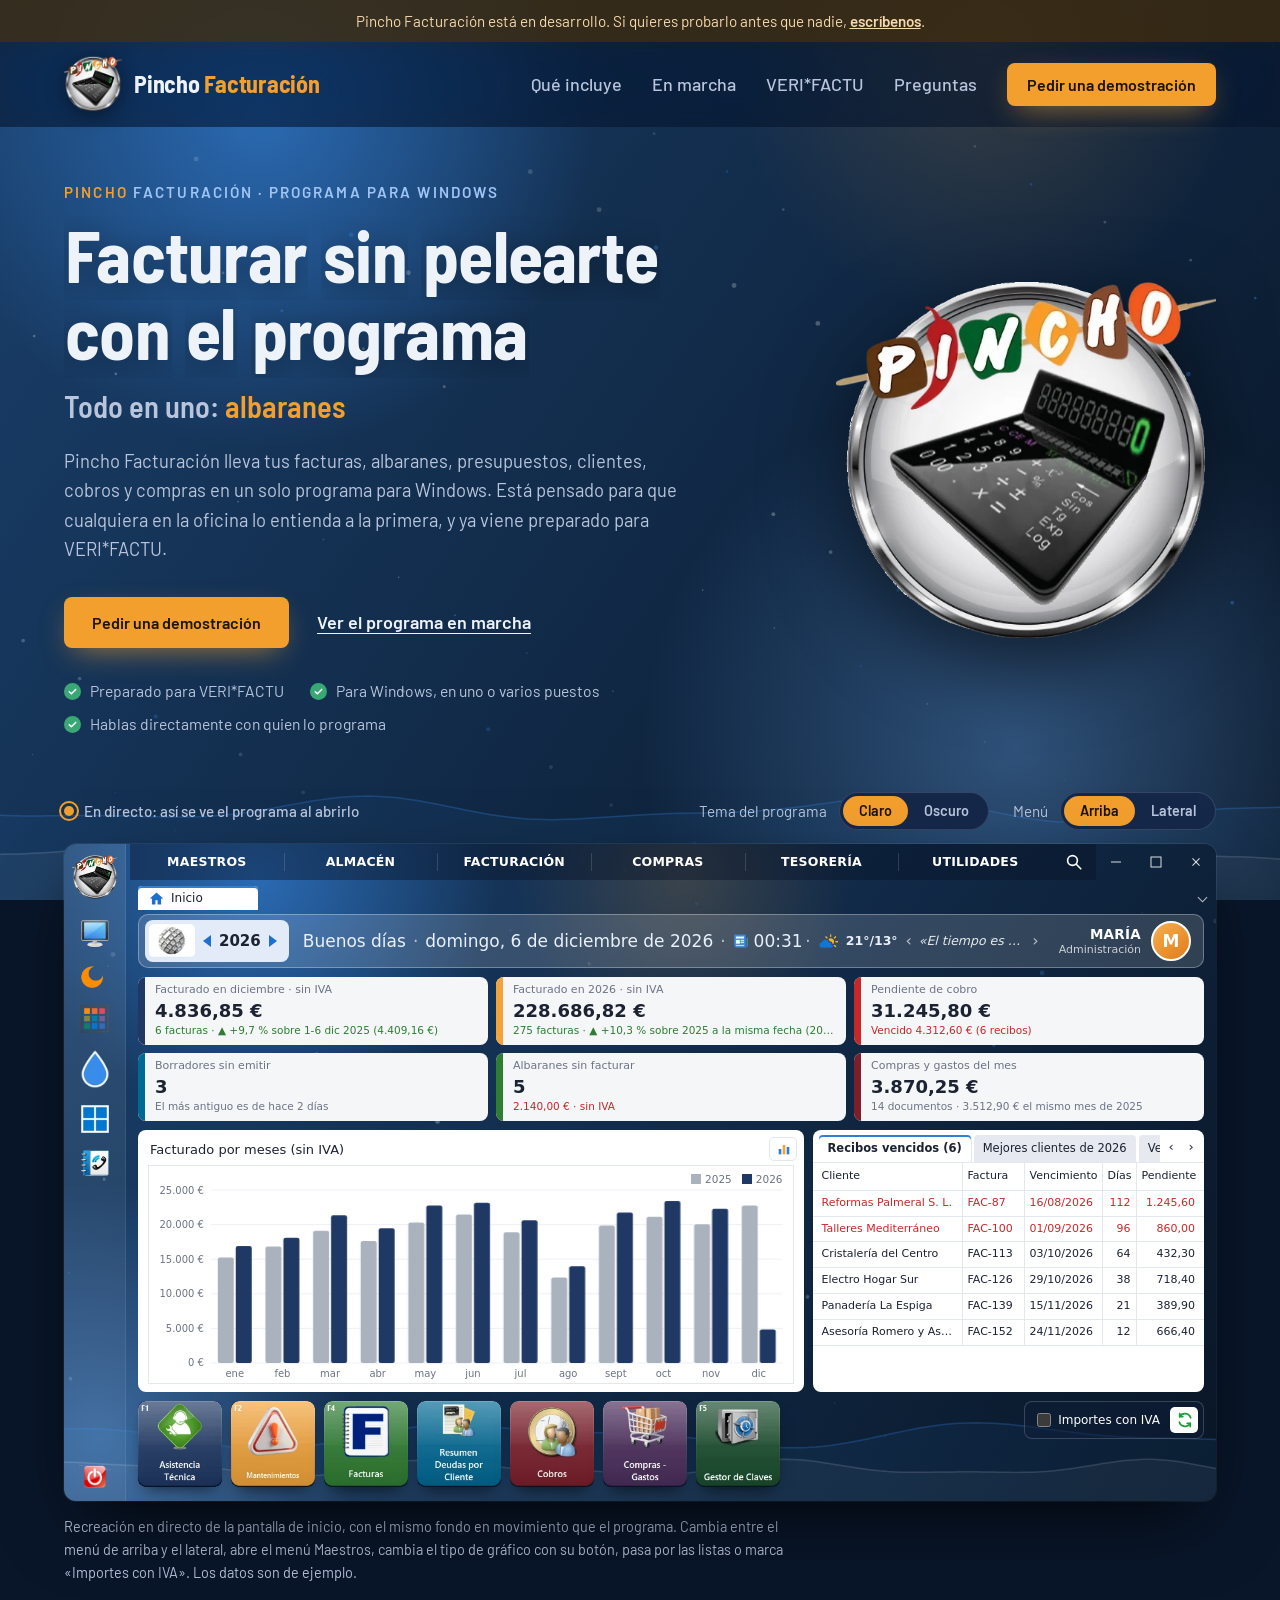
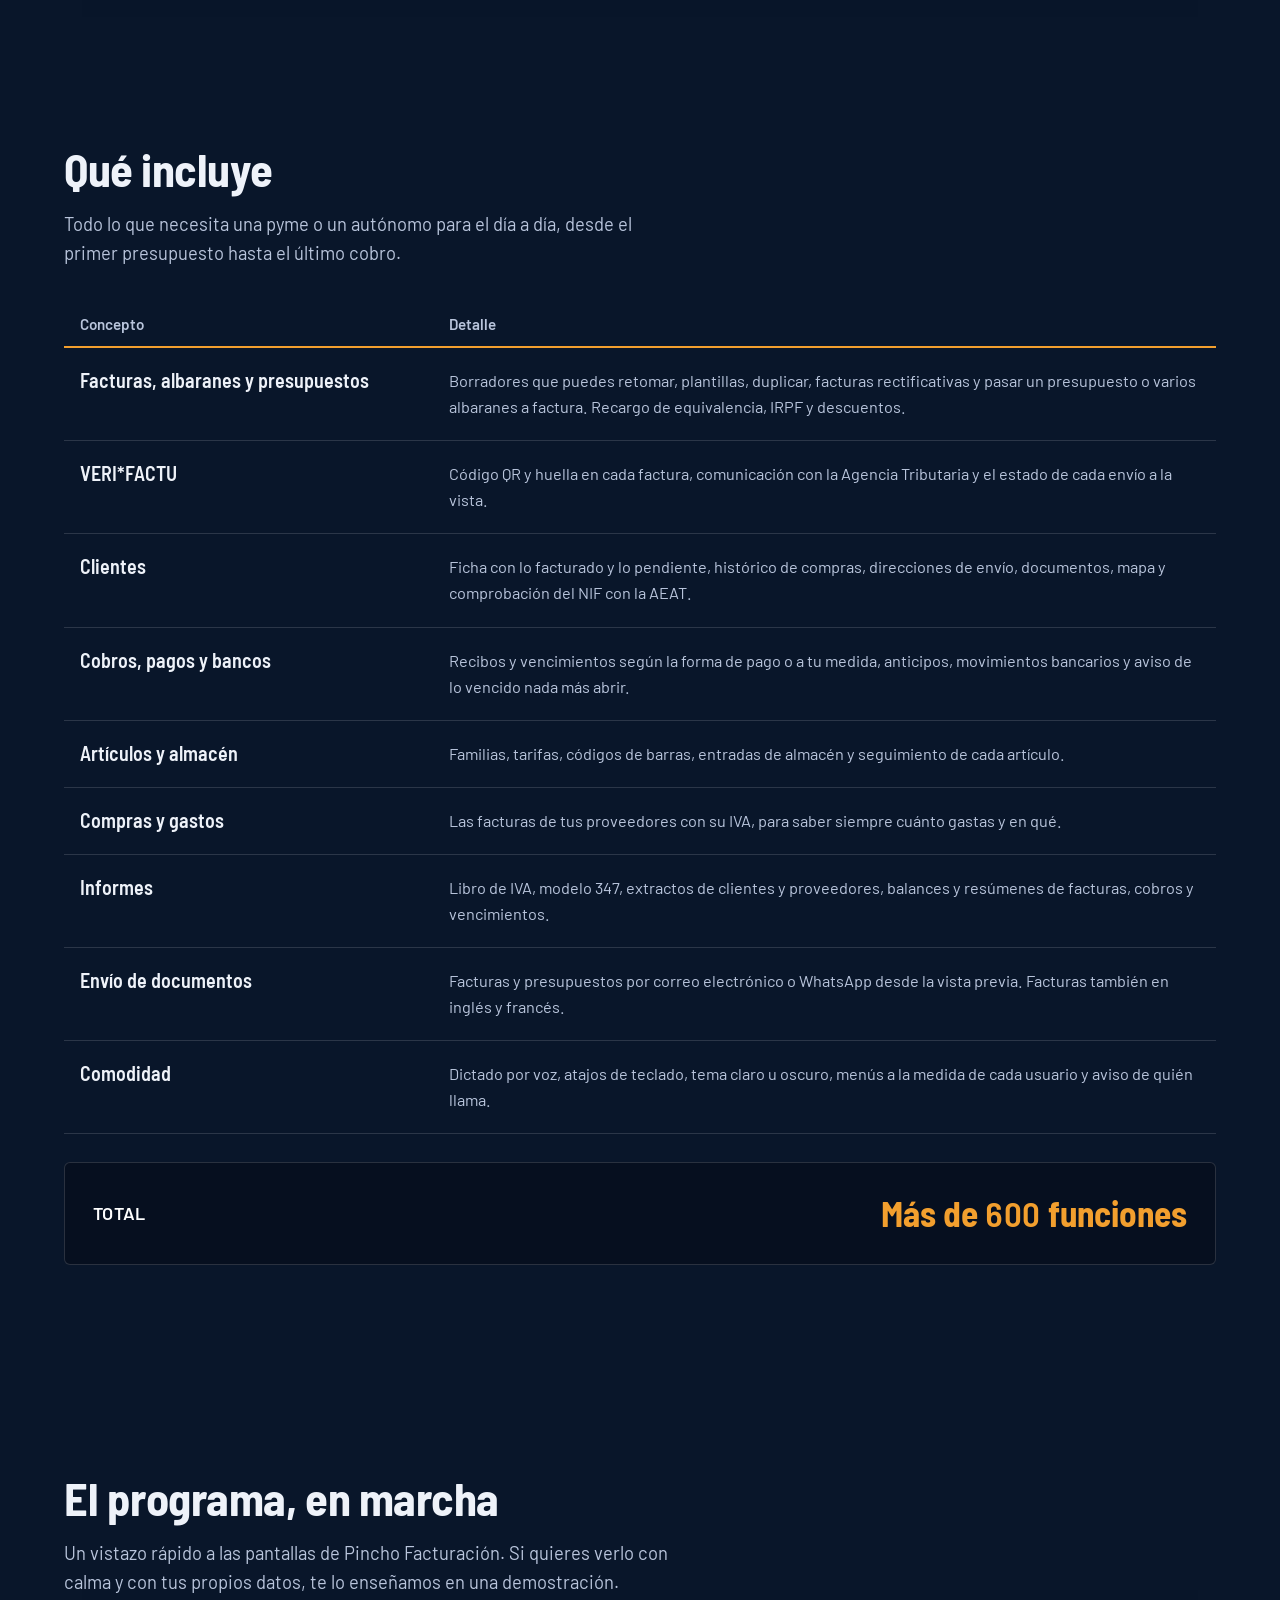
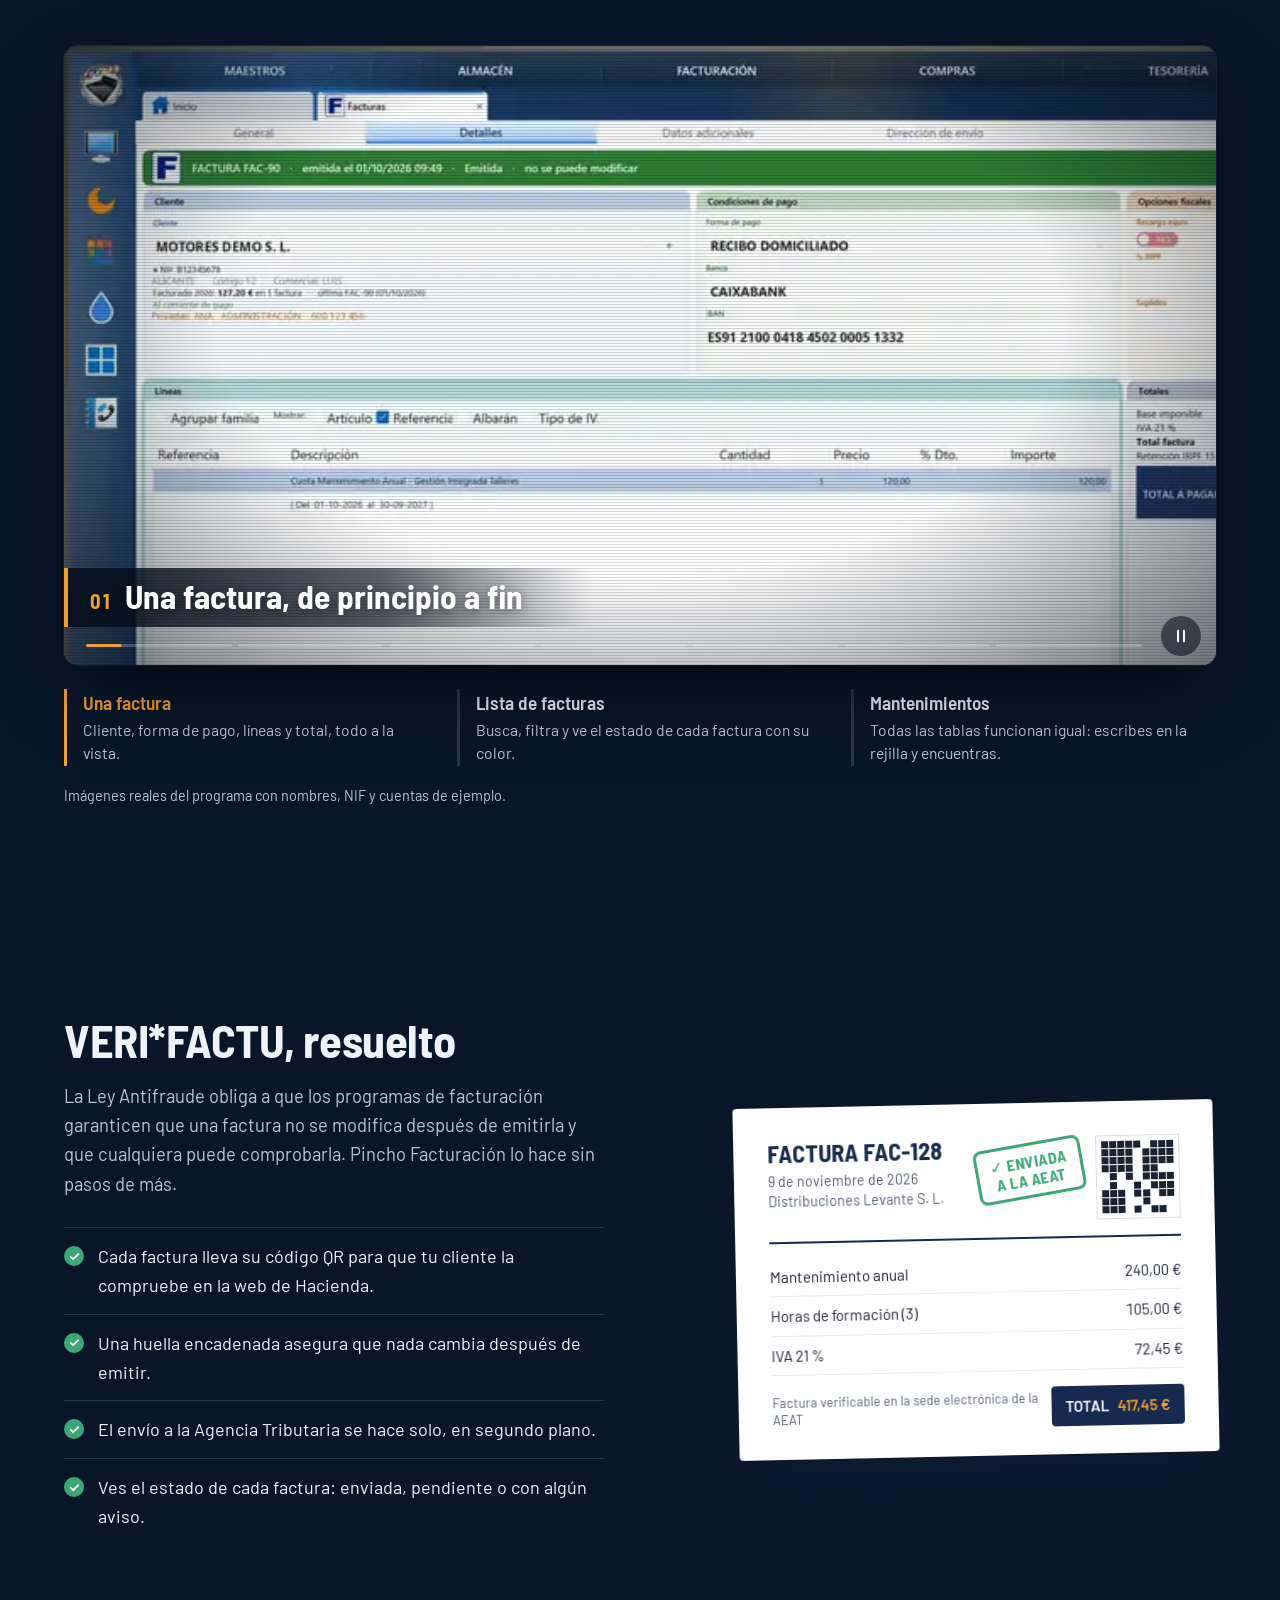
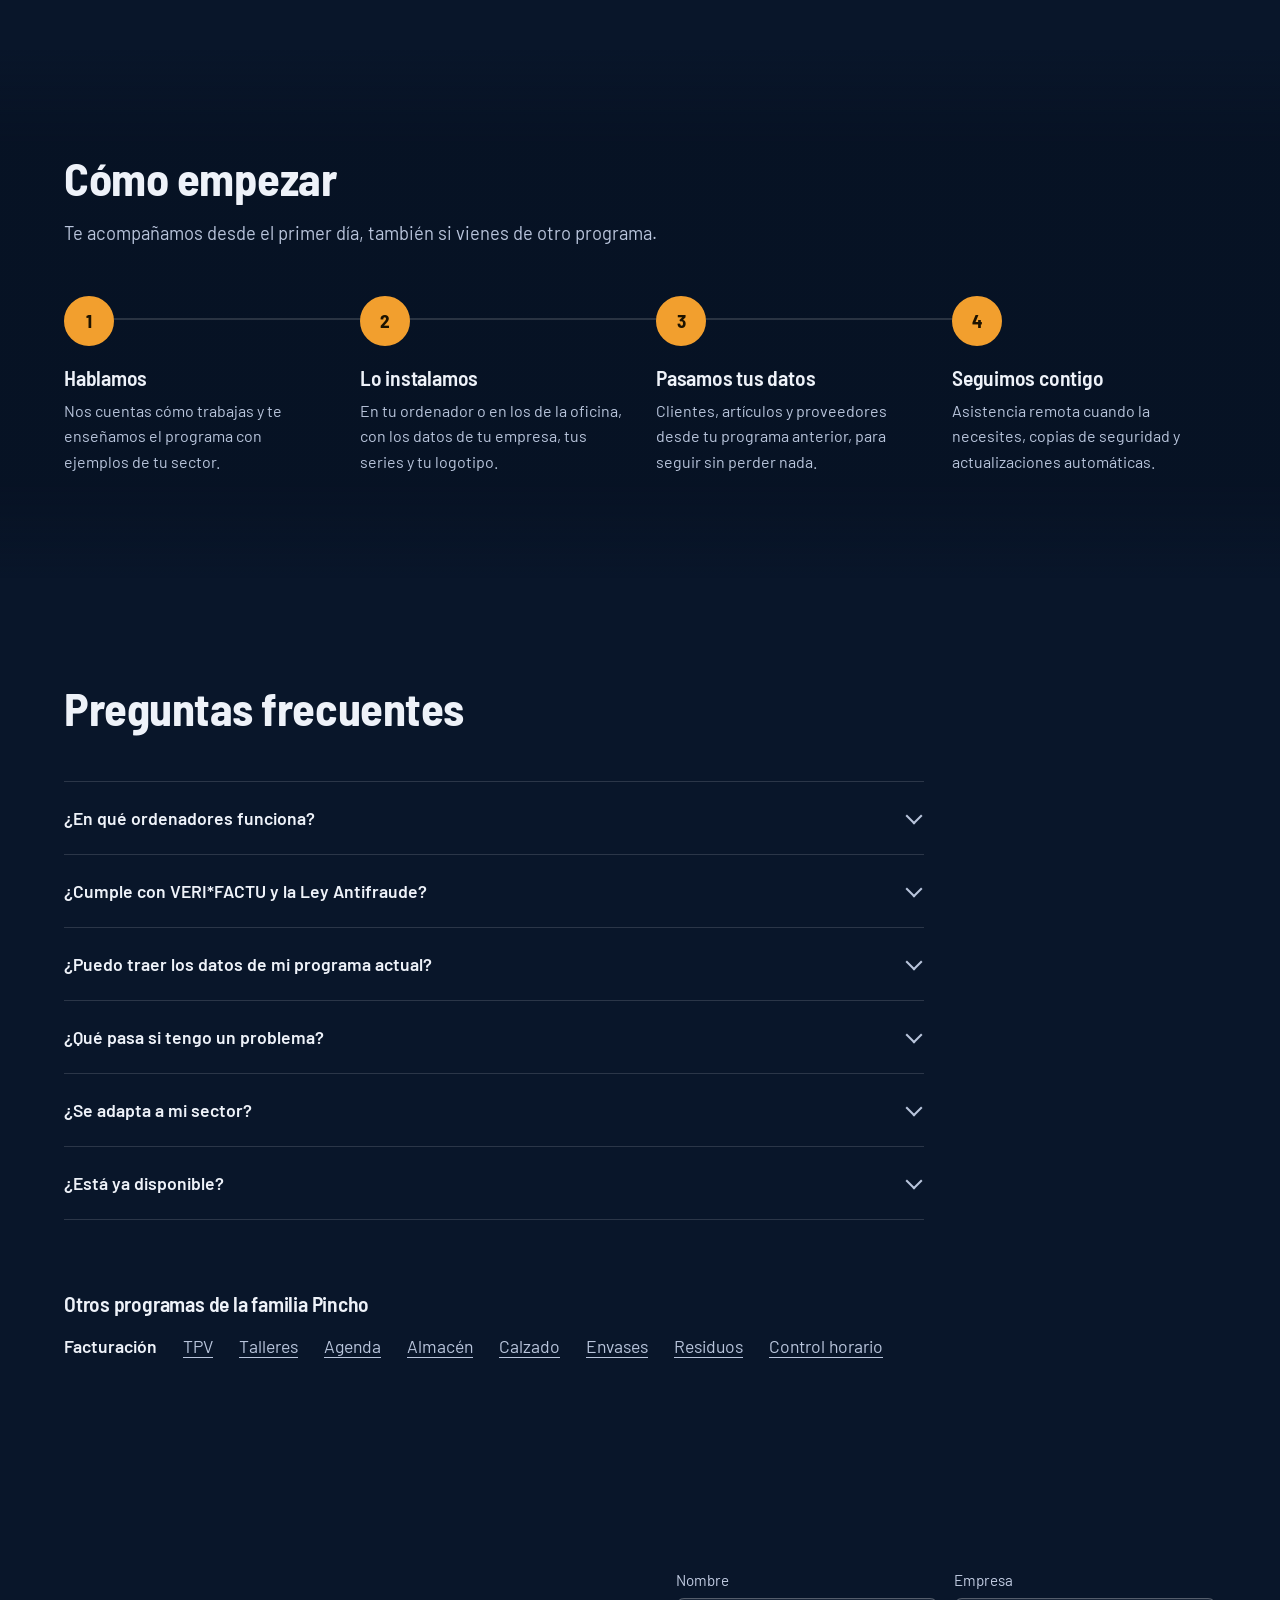
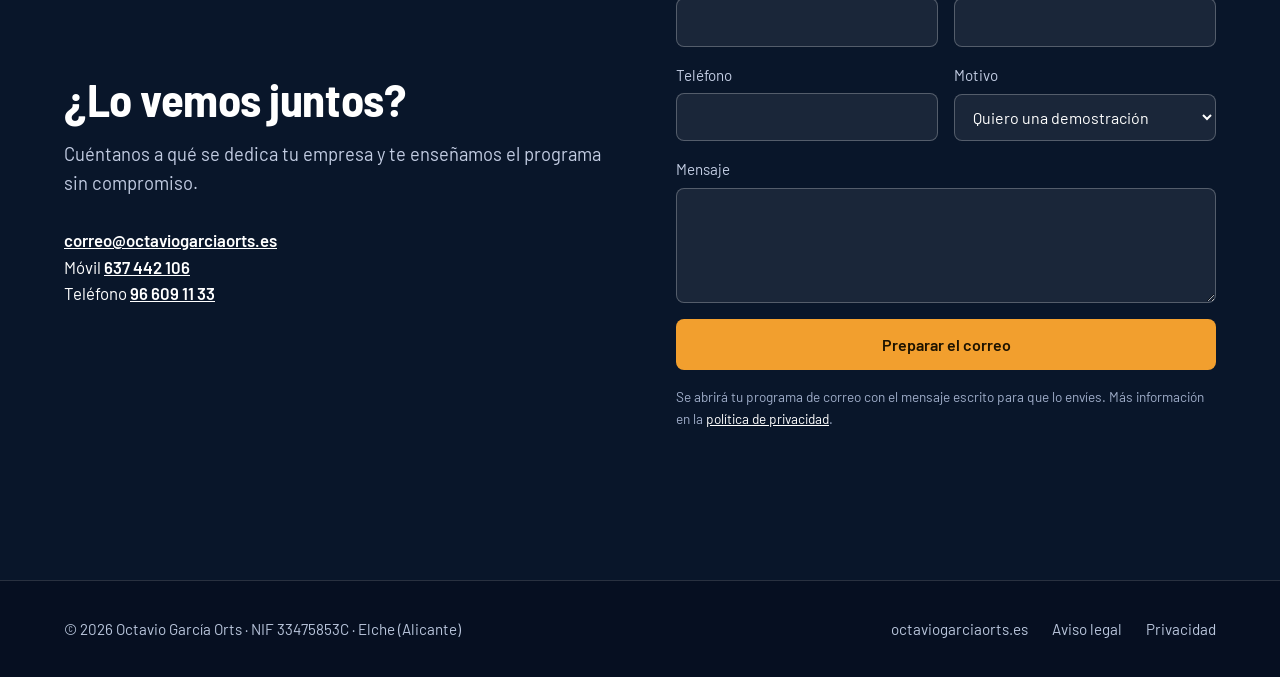
==== index.html @ d2b19156 "Pantalla de Inicio en directo: botón para ver el menú arriba o lateral, como en el programa Co-Autho" ====
<!doctype html>
<html lang="es">
<head>
  <meta charset="utf-8">
  <meta name="viewport" content="width=device-width, initial-scale=1">
  <title>Pincho Facturación · Programa de facturación para Windows</title>
  <meta name="description" content="Pincho Facturación: programa de facturación para Windows con facturas, albaranes, presupuestos, clientes, cobros, compras, almacén e informes, preparado para VERI*FACTU.">
  <meta name="theme-color" content="#0b1a30">
  <meta property="og:type" content="website">
  <meta property="og:title" content="Pincho Facturación">
  <meta property="og:description" content="Facturación y gestión comercial para pymes y autónomos, preparada para VERI*FACTU.">
  <meta property="og:url" content="https://pinchofacturacion.es/">
  <meta property="og:image" content="https://pinchofacturacion.es/img/og-pincho.jpg">
  <link rel="canonical" href="https://pinchofacturacion.es/">
  <link rel="icon" href="favicon.ico">
  <link rel="apple-touch-icon" href="img/apple-touch-icon.png">
  <link rel="stylesheet" href="css/estilos.css">
  <script>document.documentElement.classList.add('js');</script>
</head>
<body>
<!-- El fondo en movimiento del programa, detrás de toda la página (js/movimiento.js) -->
<canvas class="fondo-pagina fondo-vivo" data-fondo="pagina" aria-hidden="true"></canvas>

<div class="aviso-desarrollo">
  Pincho Facturación está en desarrollo. Si quieres probarlo antes que nadie, <a href="#contacto">escríbenos</a>.
</div>

<header class="barra">
  <div class="contenedor">
    <a class="marca" href="#">
      <img src="img/logo-128.webp" alt="" width="58" height="58">
      <span>Pincho <b>Facturación</b></span>
    </a>
    <button class="boton-menu" type="button" aria-label="Abrir el menú" aria-expanded="false" aria-controls="menu">
      <svg viewBox="0 0 24 24" fill="none" stroke="currentColor" stroke-width="2" stroke-linecap="round"><path d="M4 7h16M4 12h16M4 17h16"/></svg>
    </button>
    <nav aria-label="Principal">
      <ul class="menu" id="menu">
        <li><a href="#incluye">Qué incluye</a></li>
        <li><a href="#pantallas">En marcha</a></li>
        <li><a href="#verifactu">VERI*FACTU</a></li>
        <li><a href="#preguntas">Preguntas</a></li>
        <li><a class="boton boton-principal" href="#contacto">Pedir una demostración</a></li>
      </ul>
    </nav>
  </div>
</header>

<main>

<!-- ============ PORTADA: el programa tal cual es ============ -->
<section class="portada">
  <div class="contenedor">
   <div class="portada-arriba">
    <div class="portada-logo" data-logo>
      <span class="halo" aria-hidden="true"></span>
      <img src="img/logo-512.webp" alt="Logotipo de Pincho Facturación" width="512" height="512" draggable="false">
      <span class="brillo" aria-hidden="true"></span>
    </div>
    <div class="portada-texto">
      <p class="antetitulo"><span>Pincho</span> Facturación · programa para Windows</p>
      <h1 data-palabras>Facturar sin pelearte con el programa</h1>
      <p class="rotativo" aria-hidden="true">Todo en uno: <span class="rotativo-caja"><span data-rotar="facturas|albaranes|presupuestos|clientes|cobros|compras|almacén|VERI*FACTU">facturas</span></span></p>
      <p class="entradilla">Pincho Facturación lleva tus facturas, albaranes, presupuestos, clientes, cobros y compras en un solo programa para Windows. Está pensado para que cualquiera en la oficina lo entienda a la primera, y ya viene preparado para VERI*FACTU.</p>
      <div class="acciones">
        <a class="boton boton-principal" href="#contacto">Pedir una demostración</a>
        <a class="enlace" href="#pantallas">Ver el programa en marcha</a>
      </div>
      <ul class="garantias">
        <li>Preparado para VERI*FACTU</li>
        <li>Para Windows, en uno o varios puestos</li>
        <li>Hablas directamente con quien lo programa</li>
      </ul>
    </div>
   </div>

    <!-- La pantalla de Inicio del programa, en directo: fondo en movimiento, reloj, tarjetas y gráfico (js/movimiento.js) -->
    <div class="escaparate">
      <div class="escaparate-cabecera">
        <p class="en-directo"><span class="punto" aria-hidden="true"></span>En directo: así se ve el programa al abrirlo</p>
        <div class="interruptor" role="group" aria-label="Tema del programa">
          <span>Tema del programa</span>
          <span class="interruptor-botones">
            <button type="button" data-tema="claro" aria-pressed="true">Claro</button>
            <button type="button" data-tema="oscuro" aria-pressed="false">Oscuro</button>
          </span>
        </div>
        <div class="interruptor interruptor-menu" role="group" aria-label="Menú del programa">
          <span>Menú</span>
          <span class="interruptor-botones">
            <button type="button" data-menu-modo="arriba" aria-pressed="true">Arriba</button>
            <button type="button" data-menu-modo="lateral" aria-pressed="false">Lateral</button>
          </span>
        </div>
      </div>

      <figure class="app" id="app" data-tema="claro" data-menu="arriba" aria-label="Recreación de la pantalla de inicio de Pincho Facturación con datos de ejemplo">
        <canvas class="fondo-vivo" data-fondo="programa" aria-hidden="true"></canvas>
        <div class="app-lateral" aria-hidden="true">
          <img class="lat-logo" src="img/logo-180.webp" alt="">
          <img src="img/programa/lateral-monitor.webp" alt="">
          <img src="img/programa/lateral-luna.webp" alt="">
          <img src="img/programa/lateral-aspecto.webp" alt="">
          <img src="img/programa/lateral-gota.webp" alt="">
          <img src="img/programa/lateral-ventanas.webp" alt="">
          <img src="img/programa/lateral-agenda.webp" alt="">
          <img class="lat-salir" src="img/programa/lateral-salir.webp" alt="">
        </div>
        <!-- Menú lateral: el programa permite llevar el menú arriba o a la izquierda -->
        <nav class="app-menulat" aria-label="Menú lateral del programa">
          <div class="menulat-marca"><img src="img/logo-128.webp" alt=""><span>Pincho<b>Facturación</b></span></div>
          <div class="menulat-buscar" aria-hidden="true"><span>Buscar en el menú…</span><svg viewBox="0 0 24 24"><circle cx="10.5" cy="10.5" r="6.5"/><path d="M15.5 15.5L21 21"/></svg></div>
          <div class="menulat-grupo"><button type="button" aria-expanded="false">Maestros</button><div class="menulat-items"><ul><li><img src="img/programa/menu-clientes.webp" alt="">Clientes</li><li><img src="img/programa/menu-proveedores.webp" alt="">Proveedores</li><li><img src="img/programa/menu-articulos.webp" alt="">Artículos</li><li><img src="img/programa/menu-familias.webp" alt="">Familias</li><li><img src="img/programa/menu-formas-pago.webp" alt="">Formas de pago</li><li><img src="img/programa/menu-bancos.webp" alt="">Bancos</li></ul></div></div>
          <div class="menulat-grupo abierto"><button type="button" aria-expanded="true">Almacén</button><div class="menulat-items"><ul><li><img src="img/programa/menu-almacen-movimientos.webp" alt="">Movimientos Almacén</li><li><img src="img/programa/menu-almacen-stock.webp" alt="">Resumen Stock Actual</li><li><img src="img/programa/menu-almacen-seguimientos.webp" alt="">Seguimientos por Artículo</li><li><img src="img/programa/menu-almacen-entradas.webp" alt="">Seguimiento Entradas y Salidas</li></ul></div></div>
          <div class="menulat-grupo"><button type="button" aria-expanded="false">Facturación</button></div>
          <div class="menulat-grupo"><button type="button" aria-expanded="false">Compras</button></div>
          <div class="menulat-grupo"><button type="button" aria-expanded="false">Tesorería</button></div>
          <div class="menulat-grupo"><button type="button" aria-expanded="false">Utilidades</button></div>
        </nav>
        <div class="app-principal">
          <div class="app-menu">
            <div class="menu-sup">
              <button type="button" class="menu-op" data-menu aria-expanded="false" aria-controls="megamenu">Maestros</button>
              <span class="menu-op">Almacén</span><span class="menu-op">Facturación</span><span class="menu-op">Compras</span><span class="menu-op">Tesorería</span><span class="menu-op">Utilidades</span>
            </div>
            <span class="menu-buscar" aria-hidden="true"><svg viewBox="0 0 24 24"><circle cx="10" cy="10" r="6.5"/><path d="M15 15l6 6"/></svg></span>
            <span class="app-ventana" aria-hidden="true"><i></i><i></i><i></i></span>
            <div class="megamenu" id="megamenu" aria-label="Menú Maestros">
              <div class="mega-fila"><span class="mega-op"><img src="img/programa/menu-clientes.webp" alt="" loading="lazy">Clientes</span><span class="mega-op"><img src="img/programa/menu-proveedores.webp" alt="" loading="lazy">Proveedores</span><span class="mega-op"><img src="img/programa/menu-operarios.webp" alt="" loading="lazy">Operarios</span></div>
              <div class="mega-fila"><span class="mega-op"><img src="img/programa/menu-articulos.webp" alt="" loading="lazy">Artículos</span></div>
              <div class="mega-fila"><span class="mega-op"><img src="img/programa/menu-familias.webp" alt="" loading="lazy">Familias</span><span class="mega-op"><img src="img/programa/menu-grupos-proveedores.webp" alt="" loading="lazy">Grupos de proveedores</span><span class="mega-op"><img src="img/programa/menu-provincias.webp" alt="" loading="lazy">Provincias</span><span class="mega-op"><img src="img/programa/menu-comerciales.webp" alt="" loading="lazy">Comerciales</span></div>
              <div class="mega-fila"><span class="mega-op"><img src="img/programa/menu-tipo-iva.webp" alt="" loading="lazy">Tipos de IVA</span><span class="mega-op"><img src="img/programa/menu-formas-pago.webp" alt="" loading="lazy">Formas de pago</span><span class="mega-op"><img src="img/programa/menu-paises.webp" alt="" loading="lazy">Países</span><span class="mega-op"><img src="img/programa/menu-clasificaciones.webp" alt="" loading="lazy">Clasificaciones</span></div>
              <div class="mega-fila"><span class="mega-op"><img src="img/programa/menu-agencias.webp" alt="" loading="lazy">Agencias</span><span class="mega-op"><img src="img/programa/menu-series.webp" alt="" loading="lazy">Series</span><span class="mega-op"><img src="img/programa/menu-bancos.webp" alt="" loading="lazy">Bancos</span><span class="mega-op"><img src="img/programa/menu-grupos-familias.webp" alt="" loading="lazy">Grupos de familias</span></div>
              <div class="mega-fila"><span class="mega-op"><img src="img/programa/menu-aseguradoras.webp" alt="" loading="lazy">Aseguradoras</span><span class="mega-op"><img src="img/programa/menu-textos.webp" alt="" loading="lazy">Textos predeterminados</span><span class="mega-op"><img src="img/programa/menu-zonas.webp" alt="" loading="lazy">Zonas</span><span class="mega-op"><img src="img/programa/menu-tarjetas.webp" alt="" loading="lazy">Tarjetas</span></div>
            </div>
          </div>
          <div class="app-pestanas" aria-hidden="true"><span class="pestana-inicio"><svg viewBox="0 0 24 24"><path d="M2.5 12L12 3.5l9.5 8.5h-3v8.5h-5v-6h-3v6h-5V12z"/></svg>Inicio</span><i></i></div>
          <div class="app-inicio">
            <div class="inicio-cabecera">
              <span class="ejercicio" aria-hidden="true"><img src="img/programa/empresa.webp" alt="" width="66" height="48"><b class="flecha izq"></b><b data-anio>2026</b><b class="flecha der"></b></span>
              <p class="saludo">
                <span data-saludo>Buenas tardes</span><i>·</i><span data-fecha>lunes, 9 de noviembre de 2026</span><i>·</i><span class="hora"><img src="img/programa/icono-noticias.webp" alt="" width="22" height="22"><span data-hora>18:00</span></span>
                <span class="saludo-extra"><i>·</i><span class="tiempo"><img src="img/programa/icono-tiempo.webp" alt="" width="44" height="34">21°/13°</span><span class="refran"><button type="button" data-refran="-1" aria-label="Refrán anterior">‹</button><span data-refran-texto>«Cuentas claras, amistades largas»</span><button type="button" data-refran="1" aria-label="Refrán siguiente">›</button></span></span>
              </p>
              <span class="usuario"><span><b>MARÍA</b><small>Administración</small></span><span class="avatar" aria-hidden="true">M</span></span>
            </div>

            <div class="tarjetas">
              <div class="tarjeta" style="--acento:#1f3864"><span class="t-titulo" data-titulo="mes">Facturado en noviembre · sin IVA</span><b class="t-valor" data-valor="mes">7.254,35 €</b><span class="t-detalle bien" data-detalle="mes">9 facturas · ▲ +11,2 % sobre 1-9 nov 2025</span></div>
              <div class="tarjeta" style="--acento:#f2a33a"><span class="t-titulo" data-titulo="ano">Facturado en 2026 · sin IVA</span><b class="t-valor" data-valor="ano">208.784,35 €</b><span class="t-detalle bien" data-detalle="ano">251 facturas · ▲ +10,2 % sobre 2025 a la misma fecha</span></div>
              <div class="tarjeta" style="--acento:#c62828"><span class="t-titulo">Pendiente de cobro</span><b class="t-valor" data-valor="pendiente">31.245,80 €</b><span class="t-detalle mal">Vencido 4.312,60 € (6 recibos)</span></div>
              <div class="tarjeta" style="--acento:#006994"><span class="t-titulo">Borradores sin emitir</span><b class="t-valor" data-valor="borradores">3</b><span class="t-detalle">El más antiguo es de hace 2 días</span></div>
              <div class="tarjeta" style="--acento:#2e7d32"><span class="t-titulo">Albaranes sin facturar</span><b class="t-valor" data-valor="albaranes">5</b><span class="t-detalle mal" data-detalle="albaranes">2.140,00 € · sin IVA</span></div>
              <div class="tarjeta" style="--acento:#7b1f2b"><span class="t-titulo">Compras y gastos del mes</span><b class="t-valor" data-valor="compras">3.870,25 €</b><span class="t-detalle" data-detalle="compras">14 documentos · 3.512,90 € el mismo mes de 2025</span></div>
            </div>

            <div class="zona">
              <div class="bloque grafico">
                <div class="grafico-cabecera">
                  <span class="grafico-titulo" data-titulo="grafico">Facturado por meses (sin IVA)</span>
                  <button type="button" class="tipo-boton" data-tipo-boton aria-haspopup="true" aria-expanded="false" aria-label="Tipo de gráfico" title="Tipo de gráfico"><svg viewBox="0 0 24 24" aria-hidden="true"><rect x="4" y="12" width="4" height="8" fill="#2f80d1"/><rect x="10" y="6" width="4" height="14" fill="#f2a33a"/><rect x="16" y="9" width="4" height="11" fill="#2f80d1"/></svg></button>
                  <ul class="tipo-menu" data-tipo-menu role="menu" hidden>
                    <li><button type="button" role="menuitemradio" data-tipo="barras" aria-checked="true">Barras</button></li>
                    <li><button type="button" role="menuitemradio" data-tipo="apiladas" aria-checked="false">Barras apiladas</button></li>
                    <li><button type="button" role="menuitemradio" data-tipo="lineas" aria-checked="false">Líneas</button></li>
                    <li><button type="button" role="menuitemradio" data-tipo="areas" aria-checked="false">Áreas</button></li>
                  </ul>
                </div>
                <div class="grafico-lienzo">
                  <span class="leyenda"><i class="ant"></i><span data-anio-ant>2025</span><i class="act"></i><span data-anio>2026</span></span>
                  <svg class="grafico-svg" role="img" aria-label="Gráfico de lo facturado cada mes, este año y el anterior"></svg>
                </div>
              </div>
              <div class="bloque listas">
                <div class="listas-cabecera">
                  <div class="listas-pestanas" role="tablist" aria-label="Listas de inicio">
                    <button type="button" role="tab" aria-selected="true" data-lista="vencidos">Recibos vencidos (6)</button>
                    <button type="button" role="tab" aria-selected="false" data-lista="clientes">Mejores clientes de <span data-anio>2026</span></button>
                    <button type="button" role="tab" aria-selected="false" data-lista="semana">Vencimientos de la semana</button>
                    <button type="button" role="tab" aria-selected="false" data-lista="presupuestos">Presupuestos recientes</button>
                    <button type="button" role="tab" aria-selected="false" data-lista="stock">Stock bajo mínimos</button>
                  </div>
                  <button type="button" class="listas-flecha" data-desplazar="-1" aria-label="Pestañas anteriores">‹</button><button type="button" class="listas-flecha" data-desplazar="1" aria-label="Más pestañas">›</button>
                </div>
                <div class="lista-caja">
                  <table class="lista" data-tabla="vencidos"><thead><tr><th>Cliente</th><th>Factura</th><th class="ocultable">Vencimiento</th><th class="num">Días</th><th class="num">Pendiente</th></tr></thead><tbody></tbody></table>
                  <table class="lista" data-tabla="clientes" hidden><thead><tr><th>Cliente</th><th class="num ocultable">Facturas</th><th class="num">Facturado</th><th class="num">% del total</th></tr></thead><tbody></tbody></table>
                  <table class="lista" data-tabla="semana" hidden><thead><tr><th class="ocultable">Vence</th><th>Tipo</th><th>Cliente o proveedor</th><th class="num">Importe</th></tr></thead><tbody></tbody></table>
                  <table class="lista" data-tabla="presupuestos" hidden><thead><tr><th>Presupuesto</th><th class="ocultable">Fecha</th><th>Cliente</th><th class="num">Importe</th><th class="num">Días</th></tr></thead><tbody></tbody></table>
                  <table class="lista" data-tabla="stock" hidden><thead><tr><th class="num">Código</th><th>Artículo</th><th class="num">Stock</th><th class="num">Mínimo</th></tr></thead><tbody></tbody></table>
                </div>
              </div>
            </div>

            <div class="pie-inicio">
              <div class="atajos" aria-label="Atajos">
                <span class="atajo"><img src="img/programa/atajo-asistencia.webp" alt="Asistencia técnica" width="138" height="140"></span>
                <span class="atajo"><img src="img/programa/atajo-mantenimientos.webp" alt="Mantenimientos" width="138" height="140"></span>
                <span class="atajo"><img src="img/programa/atajo-facturas.webp" alt="Facturas" width="138" height="140"></span>
                <span class="atajo"><img src="img/programa/atajo-deudas.webp" alt="Resumen de deudas por cliente" width="138" height="140"></span>
                <span class="atajo"><img src="img/programa/atajo-cobros.webp" alt="Cobros" width="138" height="140"></span>
                <span class="atajo"><img src="img/programa/atajo-compras.webp" alt="Compras y gastos" width="138" height="140"></span>
                <span class="atajo"><img src="img/programa/atajo-claves.webp" alt="Gestor de claves" width="138" height="140"></span>
              </div>
              <div class="opciones-inicio">
                <label><input type="checkbox" data-con-iva> Importes con IVA</label>
                <button type="button" class="actualizar" data-actualizar aria-label="Volver a calcular los indicadores"><svg viewBox="0 0 24 24" aria-hidden="true"><path d="M19.5 9A8 8 0 0 0 5 7.5M4.5 15A8 8 0 0 0 19 16.5"/><path d="M5 3.5v4h4M19 20.5v-4h-4"/></svg></button>
              </div>
            </div>
          </div>
        </div>
      </figure>
      <p class="pie-captura">Recreación en directo de la pantalla de inicio, con el mismo fondo en movimiento que el programa. Cambia entre el menú de arriba y el lateral, abre el menú Maestros, cambia el tipo de gráfico con su botón, pasa por las listas o marca «Importes con IVA». Los datos son de ejemplo.</p>
    </div>
  </div>
</section>

<!-- ============ QUÉ INCLUYE: presentado como las líneas de una factura ============ -->
<section class="seccion" id="incluye">
  <div class="contenedor">
    <div class="cabecera">
      <h2>Qué incluye</h2>
      <p class="entradilla">Todo lo que necesita una pyme o un autónomo para el día a día, desde el primer presupuesto hasta el último cobro.</p>
    </div>

    <table class="lineas-factura">
      <thead><tr><th scope="col">Concepto</th><th scope="col">Detalle</th></tr></thead>
      <tbody>
        <tr><td>Facturas, albaranes y presupuestos</td><td>Borradores que puedes retomar, plantillas, duplicar, facturas rectificativas y pasar un presupuesto o varios albaranes a factura. Recargo de equivalencia, IRPF y descuentos.</td></tr>
        <tr><td>VERI*FACTU</td><td>Código QR y huella en cada factura, comunicación con la Agencia Tributaria y el estado de cada envío a la vista.</td></tr>
        <tr><td>Clientes</td><td>Ficha con lo facturado y lo pendiente, histórico de compras, direcciones de envío, documentos, mapa y comprobación del NIF con la AEAT.</td></tr>
        <tr><td>Cobros, pagos y bancos</td><td>Recibos y vencimientos según la forma de pago o a tu medida, anticipos, movimientos bancarios y aviso de lo vencido nada más abrir.</td></tr>
        <tr><td>Artículos y almacén</td><td>Familias, tarifas, códigos de barras, entradas de almacén y seguimiento de cada artículo.</td></tr>
        <tr><td>Compras y gastos</td><td>Las facturas de tus proveedores con su IVA, para saber siempre cuánto gastas y en qué.</td></tr>
        <tr><td>Informes</td><td>Libro de IVA, modelo 347, extractos de clientes y proveedores, balances y resúmenes de facturas, cobros y vencimientos.</td></tr>
        <tr><td>Envío de documentos</td><td>Facturas y presupuestos por correo electrónico o WhatsApp desde la vista previa. Facturas también en inglés y francés.</td></tr>
        <tr><td>Comodidad</td><td>Dictado por voz, atajos de teclado, tema claro u oscuro, menús a la medida de cada usuario y aviso de quién llama.</td></tr>
      </tbody>
    </table>
    <div class="total-factura" data-al-ver><span>TOTAL</span><strong>Más de <span data-contar="600">600</span> funciones</strong></div>
  </div>
</section>

<!-- ============ PANTALLAS: escenas de vídeo (js/escenas.js) ============ -->
<section class="seccion" id="pantallas">
  <div class="contenedor">
    <div class="cabecera">
      <h2>El programa, en marcha</h2>
      <p class="entradilla">Un vistazo rápido a las pantallas de Pincho Facturación. Si quieres verlo con calma y con tus propios datos, te lo enseñamos en una demostración.</p>
    </div>

    <figure class="cine" data-escenas>
      <div class="cine-marco">
        <canvas class="cine-lienzo" role="img" aria-label="Escenas del programa: una factura, la lista de facturas, las tablas de mantenimiento y la ventana Acerca de"></canvas>
        <div class="cine-velo" aria-hidden="true"></div>
        <p class="cine-titulo" aria-hidden="true"><span class="cine-num">01</span><span class="cine-texto">Una factura, de principio a fin</span></p>
        <div class="cine-progreso" aria-hidden="true"></div>
        <button class="cine-pausa" type="button" aria-label="Pausar las escenas" aria-pressed="false">
          <svg viewBox="0 0 24 24" aria-hidden="true"><path class="i-pausa" d="M8 5v14M16 5v14"/><path class="i-play" d="M8 5l11 7-11 7z"/></svg>
        </button>
      </div>
      <figcaption class="cine-pie">
        <div><b>Una factura</b><span>Cliente, forma de pago, líneas y total, todo a la vista.</span></div>
        <div><b>Lista de facturas</b><span>Busca, filtra y ve el estado de cada factura con su color.</span></div>
        <div><b>Mantenimientos</b><span>Todas las tablas funcionan igual: escribes en la rejilla y encuentras.</span></div>
      </figcaption>
    </figure>

    <p class="nota">Imágenes reales del programa con nombres, NIF y cuentas de ejemplo.</p>
  </div>
</section>

<!-- ============ VERI*FACTU ============ -->
<section class="seccion" id="verifactu">
  <div class="contenedor dos-columnas">
    <div>
      <h2>VERI*FACTU, resuelto</h2>
      <p class="entradilla" style="margin-top:16px">La Ley Antifraude obliga a que los programas de facturación garanticen que una factura no se modifica después de emitirla y que cualquiera puede comprobarla. Pincho Facturación lo hace sin pasos de más.</p>
      <ul class="marcas">
        <li>Cada factura lleva su código QR para que tu cliente la compruebe en la web de Hacienda.</li>
        <li>Una huella encadenada asegura que nada cambia después de emitir.</li>
        <li>El envío a la Agencia Tributaria se hace solo, en segundo plano.</li>
        <li>Ves el estado de cada factura: enviada, pendiente o con algún aviso.</li>
      </ul>
    </div>
    <div class="papel-factura" data-al-ver role="img" aria-label="Ejemplo de factura con su código QR de VERI*FACTU, ya enviada a la Agencia Tributaria">
      <div class="sello" aria-hidden="true">✓ Enviada<br>a la AEAT</div>
      <header>
        <div>
          <div class="tipo">FACTURA FAC-128</div>
          <div class="datos">9 de noviembre de 2026<br>Distribuciones Levante S. L.</div>
        </div>
        <div class="qr"><i></i><i></i><i></i><i></i><i></i><i class="b"></i><i></i><i></i><i></i><i></i><i></i><i></i><i></i><i class="b"></i><i></i><i></i><i></i><i></i><i></i><i></i><i></i><i></i><i class="b"></i><i></i><i></i><i></i><i></i><i></i><i></i><i></i><i></i><i class="b"></i><i></i><i></i><i class="b"></i><i class="b"></i><i class="b"></i><i></i><i class="b"></i><i></i><i class="b"></i><i></i><i></i><i></i><i></i><i class="b"></i><i></i><i class="b"></i><i class="b"></i><i></i><i class="b"></i><i></i><i></i><i></i><i></i><i></i><i></i><i class="b"></i><i></i><i></i><i class="b"></i><i></i><i></i><i></i><i></i><i></i><i class="b"></i><i class="b"></i><i></i><i class="b"></i><i class="b"></i><i class="b"></i><i></i><i></i><i></i><i class="b"></i><i></i><i class="b"></i><i></i><i></i><i class="b"></i></div>
      </header>
      <table>
        <tr><td>Mantenimiento anual</td><td>240,00 €</td></tr>
        <tr><td>Horas de formación (3)</td><td>105,00 €</td></tr>
        <tr><td>IVA 21 %</td><td>72,45 €</td></tr>
      </table>
      <div class="total">
        <span class="vf">Factura verificable en la sede electrónica de la AEAT</span>
        <b>TOTAL<em>417,45 €</em></b>
      </div>
    </div>
  </div>
</section>

<!-- ============ CÓMO EMPEZAR ============ -->
<section class="seccion seccion-niebla" id="como-empezar">
  <div class="contenedor">
    <div class="cabecera">
      <h2>Cómo empezar</h2>
      <p class="entradilla">Te acompañamos desde el primer día, también si vienes de otro programa.</p>
    </div>
    <ol class="pasos" data-al-ver>
      <li><h3>Hablamos</h3><p>Nos cuentas cómo trabajas y te enseñamos el programa con ejemplos de tu sector.</p></li>
      <li><h3>Lo instalamos</h3><p>En tu ordenador o en los de la oficina, con los datos de tu empresa, tus series y tu logotipo.</p></li>
      <li><h3>Pasamos tus datos</h3><p>Clientes, artículos y proveedores desde tu programa anterior, para seguir sin perder nada.</p></li>
      <li><h3>Seguimos contigo</h3><p>Asistencia remota cuando la necesites, copias de seguridad y actualizaciones automáticas.</p></li>
    </ol>
  </div>
</section>

<!-- ============ PREGUNTAS ============ -->
<section class="seccion" id="preguntas">
  <div class="contenedor">
    <div class="cabecera"><h2>Preguntas frecuentes</h2></div>
    <div class="preguntas">
      <details><summary>¿En qué ordenadores funciona?</summary><p>En ordenadores con Windows 10 o Windows 11. Puede trabajar en un solo equipo o en varios a la vez dentro de la oficina, compartiendo los mismos datos.</p></details>
      <details><summary>¿Cumple con VERI*FACTU y la Ley Antifraude?</summary><p>Sí. Las facturas llevan su código QR y su huella, y se comunican a la Agencia Tributaria automáticamente.</p></details>
      <details><summary>¿Puedo traer los datos de mi programa actual?</summary><p>Sí. Estudiamos tu caso y pasamos clientes, proveedores, artículos y, si se puede, el histórico de facturas.</p></details>
      <details><summary>¿Qué pasa si tengo un problema?</summary><p>Te atendemos por teléfono o por correo y, si hace falta, nos conectamos a tu ordenador en remoto, siempre con tu permiso, para resolverlo al momento.</p></details>
      <details><summary>¿Se adapta a mi sector?</summary><p>Tiene modos especiales para algunos sectores, como la fabricación de calzado, y forma parte de la familia de programas Pincho, con programas para TPV, talleres y más.</p></details>
      <details><summary>¿Está ya disponible?</summary><p>Está en la fase final de desarrollo. Si te interesa, escríbenos y te avisamos para que seas de los primeros en probarlo.</p></details>
    </div>

    <div style="margin-top:72px">
      <h3 style="margin-bottom:16px">Otros programas de la familia Pincho</h3>
      <!-- Cuando cada programa tenga su web, cambia aquí su enlace -->
      <ul class="familia">
        <li class="actual">Facturación</li>
        <li><a href="https://pinchotpv.es">TPV</a></li>
        <li><a href="https://pinchotalleres.es">Talleres</a></li>
        <li><a href="https://octaviogarciaorts.es">Agenda</a></li>
        <li><a href="https://octaviogarciaorts.es">Almacén</a></li>
        <li><a href="https://octaviogarciaorts.es">Calzado</a></li>
        <li><a href="https://octaviogarciaorts.es">Envases</a></li>
        <li><a href="https://octaviogarciaorts.es">Residuos</a></li>
        <li><a href="https://octaviogarciaorts.es">Control horario</a></li>
      </ul>
    </div>
  </div>
</section>

<!-- ============ CONTACTO ============ -->
<section class="seccion contacto" id="contacto">
  <div class="contenedor dos-columnas">
    <div>
      <h2>¿Lo vemos juntos?</h2>
      <p class="entradilla">Cuéntanos a qué se dedica tu empresa y te enseñamos el programa sin compromiso.</p>
      <p class="datos-contacto">
        <a href="mailto:correo@octaviogarciaorts.es">correo@octaviogarciaorts.es</a><br>
        Móvil <a href="tel:+34637442106">637 442 106</a><br>
        Teléfono <a href="tel:+34966091133">96 609 11 33</a>
      </p>
    </div>
    <form class="formulario" id="formulario-contacto" data-correo="correo@octaviogarciaorts.es">
      <div class="fila">
        <label>Nombre<input name="nombre" required autocomplete="name"></label>
        <label>Empresa<input name="empresa" autocomplete="organization"></label>
      </div>
      <div class="fila">
        <label>Teléfono<input name="telefono" type="tel" autocomplete="tel"></label>
        <label>Motivo
          <select name="motivo"><option>Quiero una demostración</option><option>Quiero probarlo</option><option>Pedir presupuesto</option><option>Otra consulta</option></select>
        </label>
      </div>
      <label>Mensaje<textarea name="mensaje" rows="4"></textarea></label>
      <button class="boton boton-naranja" type="submit">Preparar el correo</button>
      <p class="letra-pequena">Se abrirá tu programa de correo con el mensaje escrito para que lo envíes. Más información en la <a href="privacidad.html">política de privacidad</a>.</p>
    </form>
  </div>
</section>

</main>

<footer class="pie">
  <div class="contenedor">
    <div>© <span id="anio">2026</span> Octavio García Orts · NIF 33475853C · Elche (Alicante)</div>
    <nav aria-label="Legal">
      <a href="https://octaviogarciaorts.es">octaviogarciaorts.es</a>
      <a href="aviso-legal.html">Aviso legal</a>
      <a href="privacidad.html">Privacidad</a>
    </nav>
  </div>
</footer>

<script src="js/principal.js"></script>
<script src="js/movimiento.js"></script>
<script src="js/escenas.js"></script>
</body>
</html>
---- css/estilos.css ----
/* Pincho Facturación — hoja de estilos
   Colores de la marca: el azul y el naranja de la pantalla de bienvenida del programa.
   Letra: Barlow, de la familia DIN, como los informes y facturas que imprime el programa. */

@font-face { font-family: "Barlow"; font-weight: 400; font-display: swap; src: url("../fonts/barlow-400.woff2") format("woff2"); }
@font-face { font-family: "Barlow"; font-weight: 500; font-display: swap; src: url("../fonts/barlow-500.woff2") format("woff2"); }
@font-face { font-family: "Barlow"; font-weight: 600; font-display: swap; src: url("../fonts/barlow-600.woff2") format("woff2"); }
@font-face { font-family: "Barlow"; font-weight: 700; font-display: swap; src: url("../fonts/barlow-700.woff2") format("woff2"); }
@font-face { font-family: "Barlow Semi Condensed"; font-weight: 600; font-display: swap; src: url("../fonts/barlow-sc-600.woff2") format("woff2"); }
@font-face { font-family: "Barlow Semi Condensed"; font-weight: 700; font-display: swap; src: url("../fonts/barlow-sc-700.woff2") format("woff2"); }

:root {
  --tinta: #16294f;        /* azul Pincho */
  --tinta-2: #24407a;
  --naranja: #f29f2e;      /* naranja Pincho */
  --azul-vivo: #388ceb;    /* el azul del fondo animado del programa (56,140,235) */
  --verde: #3aa874;
  --fondo: #09162a;        /* el azul más oscuro del fondo animado */
  --papel: #0d1d35;
  --niebla: #15284a;
  --linea: rgba(255, 255, 255, .14);
  --texto: #eef2f9;
  --texto-2: #b9c5dc;
  --cristal: rgba(9, 22, 42, .55);
  --sombra-captura: 0 30px 70px -18px rgba(0, 0, 0, .75), 0 0 0 1px rgba(255, 255, 255, .08);
  --ancho: 1200px;
  --titulos: "Barlow Semi Condensed", "Barlow", "Segoe UI", system-ui, sans-serif;
  --cuerpo: "Barlow", "Segoe UI", system-ui, -apple-system, sans-serif;
  color-scheme: dark;
}

* { box-sizing: border-box; }
html { scroll-behavior: smooth; scroll-padding-top: 96px; }
body {
  margin: 0; background: var(--fondo) linear-gradient(125deg, #1a406c, #09162a 60%) fixed; color: var(--texto);
  font-family: var(--cuerpo); font-size: 18px; line-height: 1.6;
  -webkit-font-smoothing: antialiased; text-rendering: optimizeLegibility;
}
img { max-width: 100%; height: auto; display: block; }
a { color: inherit; }
:focus-visible { outline: 3px solid var(--naranja); outline-offset: 3px; border-radius: 4px; }
h1, h2, h3 { font-family: var(--titulos); line-height: 1.08; margin: 0; letter-spacing: -.01em; }
h2 { font-size: clamp(2rem, 4vw, 2.9rem); font-weight: 700; color: var(--tinta); }
h3 { font-size: 1.35rem; font-weight: 600; }
h2 { color: var(--texto); }
p { margin: 0 0 1em; }
.contenedor { width: 100%; max-width: var(--ancho); margin: 0 auto; padding: 0 24px; }
.entradilla { font-size: 1.15rem; color: var(--texto-2); max-width: 62ch; }

/* ---------- Botones ---------- */
.boton {
  display: inline-flex; align-items: center; justify-content: center; gap: 8px;
  padding: 14px 26px; border-radius: 8px; border: 2px solid transparent;
  font: 600 1rem/1.2 var(--cuerpo); text-decoration: none; cursor: pointer;
  transition: background .15s ease, border-color .15s ease;
}
.boton-principal { background: var(--tinta); color: #fff; }
.boton-principal:hover { background: var(--tinta-2); }
.boton-naranja { background: var(--naranja); color: #1d1300; }
.boton-naranja:hover { background: #f7b04f; }
.enlace { font-weight: 600; color: var(--tinta); text-underline-offset: 4px; }
.boton-principal { background: var(--naranja); color: #1d1300; box-shadow: 0 10px 30px -10px rgba(242, 159, 46, .7); }
.boton-principal:hover { background: #f7b04f; }
.enlace { color: var(--texto); }

/* ---------- Aviso de desarrollo ---------- */
.aviso-desarrollo { background: #fdf0dc; color: #5c3600; font-size: .95rem; text-align: center; padding: 9px 24px; }
.aviso-desarrollo a { font-weight: 600; }
.aviso-desarrollo { background: rgba(58, 42, 16, .85); color: #f6d9ae; }

/* ---------- Barra superior ---------- */
.barra { position: sticky; top: 0; z-index: 40; background: rgba(9, 22, 42, .62); backdrop-filter: blur(14px) saturate(1.3); -webkit-backdrop-filter: blur(14px) saturate(1.3); border-bottom: 1px solid transparent; transition: border-color .2s; }
.barra.con-linea { border-bottom-color: var(--linea); }
.barra .contenedor { display: flex; align-items: center; justify-content: space-between; height: 84px; gap: 24px; position: relative; }
.marca { display: flex; align-items: center; gap: 12px; text-decoration: none; color: var(--tinta); }
.marca img { width: 58px; height: 58px; filter: drop-shadow(0 4px 10px rgba(0, 0, 0, .45)); transition: transform .5s cubic-bezier(.3, 1.6, .5, 1); }
.marca:hover img { transform: rotate(-12deg) scale(1.08); }
.marca span { font-family: var(--titulos); font-weight: 700; font-size: 1.5rem; letter-spacing: -.01em; }
.marca b { color: var(--naranja); font-weight: 700; }
.marca { color: var(--texto); }
.menu { display: flex; align-items: center; gap: 30px; list-style: none; margin: 0; padding: 0; }
.menu a:not(.boton) { text-decoration: none; font-weight: 500; color: var(--texto-2); }
.menu a:not(.boton):hover { color: var(--texto); }
.menu .boton { padding: 10px 18px; }
.boton-menu { display: none; background: none; border: 1px solid var(--linea); border-radius: 8px; width: 44px; height: 44px; color: var(--texto); cursor: pointer; }
.boton-menu svg { width: 22px; height: 22px; }

/* ---------- Portada ---------- */
.portada { padding: 56px 0 0; position: relative; isolation: isolate; }
.portada-arriba { display: grid; grid-template-columns: minmax(0, 1fr) clamp(260px, 30vw, 380px); gap: 24px 56px; align-items: center; }
.portada-texto { max-width: 760px; grid-row: 1; grid-column: 1; }
.portada h1 { font-size: clamp(2.6rem, 5.6vw, 4.6rem); font-weight: 700; color: var(--texto); margin-bottom: 18px; text-shadow: 0 4px 30px rgba(0, 0, 0, .35); }
.portada .entradilla { margin-bottom: 32px; }
.portada .acciones { display: flex; flex-wrap: wrap; align-items: center; gap: 14px 28px; }
.garantias { display: flex; flex-wrap: wrap; gap: 8px 26px; list-style: none; padding: 0; margin: 30px 0 0; font-size: .98rem; color: var(--texto-2); }
.garantias li { position: relative; padding-left: 26px; }
.garantias li::before {
  content: ""; position: absolute; left: 0; top: 5px; width: 17px; height: 17px; border-radius: 50%;
  background: var(--verde) url("data:image/svg+xml,%3Csvg xmlns='http://www.w3.org/2000/svg' viewBox='0 0 24 24' fill='none' stroke='white' stroke-width='3.4' stroke-linecap='round' stroke-linejoin='round'%3E%3Cpath d='M5 12.5l4.5 4.5L19 7.5'/%3E%3C/svg%3E") center/11px no-repeat;
}

.escaparate { margin-top: 56px; }
.escaparate-cabecera { display: flex; justify-content: space-between; align-items: center; flex-wrap: wrap; gap: 12px 24px; margin-bottom: 14px; }
.escaparate-cabecera .en-directo { margin-right: auto; }
.en-directo { margin: 0; display: inline-flex; align-items: center; gap: 10px; font-size: .95rem; font-weight: 500; color: var(--texto-2); }
.en-directo .punto { position: relative; width: 10px; height: 10px; border-radius: 50%; background: var(--naranja); }
.en-directo .punto::after { content: ""; position: absolute; inset: -5px; border-radius: 50%; border: 2px solid var(--naranja); animation: latido 2s ease-out infinite; }
@keyframes latido { from { transform: scale(.4); opacity: 1; } to { transform: scale(1.4); opacity: 0; } }
.interruptor { display: inline-flex; align-items: center; gap: 12px; font-size: .95rem; color: var(--texto-2); }
.interruptor-botones { display: inline-flex; background: var(--niebla); border: 1px solid var(--linea); border-radius: 999px; padding: 3px; }
.interruptor button {
  border: 0; background: transparent; color: var(--texto-2); font: 600 .9rem/1 var(--cuerpo);
  padding: 8px 16px; border-radius: 999px; cursor: pointer;
}
.interruptor button[aria-pressed="true"] { background: var(--tinta); color: #fff; }
.interruptor button[aria-pressed="true"] { background: var(--naranja); color: #1d1300; }
.ventana { position: relative; border-radius: 10px; overflow: hidden; box-shadow: var(--sombra-captura); background: #f4f4f4; }
.escaparate .ventana { aspect-ratio: 2880 / 1548; animation: subir .9s cubic-bezier(.2, .7, .2, 1) both .1s; }
.escaparate .ventana img { position: absolute; inset: 0; width: 100%; height: 100%; transition: opacity .35s ease; }
.ventana img.apagada { opacity: 0; }
@keyframes subir { from { opacity: 0; transform: translateY(28px); } }
.pie-captura { color: #b9c4dc; font-size: .9rem; margin: 14px 0 0; padding-bottom: 56px; max-width: 90ch; }

/* ---------- La pantalla de Inicio en directo (recreación del programa) ----------
   Hecha a partir de UcInicio.cs y de las capturas del programa: barra lateral, menú de arriba, pestaña Inicio,
   cabecera, seis tarjetas, gráfico, listas y atajos. Letra Segoe UI, la del programa en Windows. */
.app {
  --bloque: #ffffff; --tarjeta: #f5f6f8; --bloque-texto: #1b2232; --bloque-gris: #6b7385; --bloque-linea: #e3e7ee; --rejilla: #eef1f5;
  --pestana-fondo: #e6e9ef; --serie-ant: #aab2bd; --serie-act: #1f3864; --bien: #2e7d32; --mal: #c62828; --resalte: #2f80d1;
  position: relative; margin: 0; border-radius: 12px; overflow: hidden; isolation: isolate;
  display: grid; grid-template-columns: 62px minmax(0, 1fr);
  background: #0d1d33; color: #fff; box-shadow: var(--sombra-captura);
  font: 400 13px/1.35 "Segoe UI", system-ui, -apple-system, sans-serif;
  animation: subir .9s cubic-bezier(.2, .7, .2, 1) both .1s;
}
.app[data-tema="oscuro"] {
  --bloque: #1c2230; --tarjeta: #232a39; --bloque-texto: #e8ebf2; --bloque-gris: #9aa3b5; --bloque-linea: #2e3546; --rejilla: #262d3c;
  --pestana-fondo: #2a3141; --serie-ant: #5c6576; --serie-act: #4f9bf0; --bien: #62c46e; --mal: #ff7b7b; --resalte: #4f9bf0;
}
.app .fondo-vivo { position: absolute; inset: 0; width: 100%; height: 100%; z-index: -1; display: block; }
.app button { font: inherit; color: inherit; }
.app img { display: block; }

/* Barra lateral */
.app-lateral { display: flex; flex-direction: column; align-items: center; gap: 15px; padding: 10px 0 12px; background: linear-gradient(rgba(255,255,255,.1), rgba(255,255,255,.04)); border-right: 1px solid rgba(255,255,255,.08); }
.app-lateral img { width: 30px; height: auto; }
.app-lateral .lat-logo { width: 46px; margin-bottom: 4px; }
.app-lateral .lat-salir { width: 32px; margin-top: auto; }

/* Menú lateral (el programa deja elegir menú arriba o a la izquierda): la barra de iconos pasa a la derecha */
.app-menulat { display: none; }
.app[data-menu="lateral"] { grid-template-columns: 214px minmax(0, 1fr) 56px; }
.app[data-menu="lateral"] .app-menulat { grid-column: 1; grid-row: 1; display: flex; flex-direction: column; gap: 7px; padding: 10px 8px 12px; min-width: 0; animation: lateral-entra .45s cubic-bezier(.2, .8, .2, 1) both; }
.app[data-menu="lateral"] .app-principal { grid-column: 2; grid-row: 1; }
.app[data-menu="lateral"] .app-lateral { grid-column: 3; grid-row: 1; border-right: 0; border-left: 1px solid rgba(255,255,255,.08); background: none; padding-top: 34px; }
.app[data-menu="lateral"] .app-lateral .lat-logo, .app[data-menu="lateral"] .app-menu { display: none; }
.app[data-menu="lateral"] .app-pestanas { height: 38px; }
.app[data-menu="lateral"] .app-principal { overflow: hidden; }
.app[data-menu="lateral"] .saludo-extra { display: none; }
.app[data-menu="lateral"] .atajo { width: 76px; }
@keyframes lateral-entra { from { opacity: 0; transform: translateX(-24px); } }
.menulat-marca { display: flex; align-items: center; gap: 6px; padding: 0 2px 2px; }
.menulat-marca img { width: 46px; height: 46px; flex: none; }
.menulat-marca span { display: flex; flex-direction: column; font: 400 17px/1.05 "Segoe UI", system-ui, sans-serif; color: #fff; }
.menulat-marca b { font-weight: 400; font-size: 21px; color: #cfe1ff; -webkit-text-stroke: .4px #fff; text-shadow: 0 0 1px #1d4e9a, 0 1px 0 #1d4e9a; }
.menulat-buscar { display: flex; align-items: center; justify-content: space-between; height: 24px; padding: 0 7px; margin-bottom: 4px; border-radius: 3px; background: #fff; color: #8a93a3; font-size: 11px; }
.menulat-buscar svg { width: 13px; height: 13px; fill: none; stroke: #4a5160; stroke-width: 2.2; stroke-linecap: round; }
.menulat-grupo { border-radius: 6px; background: rgba(10, 24, 48, .55); border: 1px solid transparent; box-shadow: inset 3px 0 0 #2f80d1; overflow: hidden; transition: border-color .2s ease, background .2s ease; }
.menulat-grupo > button { width: 100%; display: flex; justify-content: space-between; align-items: center; padding: 8px 10px 8px 14px; border: 0; background: none; color: #fff;
  font: 600 13px/1.2 "Segoe UI", system-ui, sans-serif; text-transform: uppercase; letter-spacing: .02em; text-align: left; cursor: pointer; }
.app .menulat-grupo > button { font: 600 13px/1.2 "Segoe UI", system-ui, sans-serif; }
.menulat-grupo > button::after { content: ""; width: 6px; height: 6px; border-right: 1.5px solid rgba(255,255,255,.8); border-bottom: 1.5px solid rgba(255,255,255,.8); transform: translateY(-2px) rotate(45deg); transition: transform .25s ease; }
.menulat-grupo > button:hover { background: rgba(255,255,255,.07); }
.menulat-grupo.abierto { border-color: rgba(90, 160, 255, .6); background: rgba(22, 50, 92, .6); }
.menulat-grupo.abierto > button { border-bottom: 1px solid rgba(255,255,255,.12); }
.menulat-grupo.abierto > button::after { transform: translateY(2px) rotate(-135deg); }
.menulat-items { display: grid; grid-template-rows: 0fr; transition: grid-template-rows .3s ease; }
.menulat-grupo.abierto .menulat-items { grid-template-rows: 1fr; }
.menulat-items ul { list-style: none; margin: 0; padding: 0; min-height: 0; overflow: hidden; }
.menulat-items li { display: flex; align-items: center; gap: 9px; padding: 5px 8px 5px 10px; font-size: 12.5px; line-height: 1.2; color: #fff; cursor: default; }
.menulat-items li:first-child { padding-top: 8px; }
.menulat-items li:last-child { padding-bottom: 9px; }
.menulat-items li:hover { background: rgba(255,255,255,.08); }
.menulat-items img { width: 24px; height: 24px; object-fit: contain; flex: none; }

/* Menú de arriba con Maestros desplegable */
.app-principal { min-width: 0; display: flex; flex-direction: column; }
.app-menu { position: relative; z-index: 3; display: flex; align-items: stretch; height: 36px; padding-left: 4px; }
.menu-sup { flex: 1; display: flex; min-width: 0; background: rgba(8, 18, 36, .42); }
.app .menu-op {
  flex: 1; display: grid; place-items: center; min-width: 0; padding: 0 6px; border: 0; background: none; position: relative;
  font-weight: 600; font-size: 12.5px; letter-spacing: .02em; text-transform: uppercase; white-space: nowrap; color: #fff;
}
.menu-op + .menu-op::before { content: ""; position: absolute; left: 0; top: 9px; bottom: 9px; width: 1px; background: rgba(255,255,255,.14); }
button.menu-op { cursor: pointer; transition: background .15s; }
button.menu-op::after { content: ""; position: absolute; left: 0; right: 0; bottom: 0; height: 2px; background: #4a9be8; transform: scaleX(0); transition: transform .2s ease; }
button.menu-op:hover, button.menu-op[aria-expanded="true"] { background: rgba(255,255,255,.1); }
button.menu-op:hover::after, button.menu-op[aria-expanded="true"]::after { transform: scaleX(1); }
.menu-buscar { display: grid; place-items: center; width: 44px; background: rgba(8, 18, 36, .42); }
.menu-buscar svg { width: 18px; height: 18px; fill: none; stroke: #fff; stroke-width: 2.2; stroke-linecap: round; }
.app-ventana { display: flex; }
.app-ventana i { width: 40px; position: relative; }
.app-ventana i::before, .app-ventana i::after { content: ""; position: absolute; left: 50%; top: 50%; width: 10px; transform: translate(-50%, -50%); }
.app-ventana i:nth-child(1)::before { border-top: 1px solid rgba(255,255,255,.85); }
.app-ventana i:nth-child(2)::before { height: 9px; width: 9px; border: 1px solid rgba(255,255,255,.85); }
.app-ventana i:nth-child(3)::before, .app-ventana i:nth-child(3)::after { height: 1px; background: rgba(255,255,255,.85); }
.app-ventana i:nth-child(3)::before { transform: translate(-50%, -50%) rotate(45deg); }
.app-ventana i:nth-child(3)::after { transform: translate(-50%, -50%) rotate(-45deg); }
.megamenu {
  position: absolute; top: 38px; left: 4px; width: min(380px, calc(100% - 8px)); padding: 6px 8px; border-radius: 10px;
  background: #0b1c2f; box-shadow: 0 18px 40px -10px rgba(0,0,0,.75), 0 0 0 1px rgba(255,255,255,.06);
  opacity: 0; visibility: hidden; transform: translateY(-6px); transition: opacity .18s ease, transform .18s ease, visibility 0s .18s;
}
.megamenu.abierto { opacity: 1; visibility: visible; transform: none; transition: opacity .18s ease, transform .18s ease; }
.mega-fila { display: grid; grid-template-columns: repeat(4, minmax(0, 1fr)); padding: 4px 0; }
.mega-fila + .mega-fila { border-top: 1px solid rgba(255,255,255,.12); }
.mega-op { display: flex; flex-direction: column; align-items: center; gap: 4px; padding: 6px 2px 5px; border-radius: 6px; font-size: 11.5px; line-height: 1.2; text-align: center; color: #fff; }
.mega-op:hover { background: rgba(255,255,255,.08); }
.mega-op img { height: 30px; width: auto; max-width: 40px; object-fit: contain; transition: transform .15s ease; }
.mega-op:hover img { transform: scale(1.12); }

/* Pestaña Inicio */
.app-pestanas { display: flex; align-items: flex-end; height: 30px; padding: 0 10px 0 12px; }
.pestana-inicio { display: inline-flex; align-items: center; gap: 6px; width: 120px; height: 24px; padding: 0 10px; border-radius: 4px 4px 0 0; background: #fff; color: #1b2232; font-size: 12px; box-shadow: inset 0 2px 0 #2f80d1; }
.pestana-inicio svg { width: 17px; height: 17px; fill: #1f6fd1; }
.app-pestanas i { margin-left: auto; width: 7px; height: 7px; margin-bottom: 9px; border-right: 1.5px solid rgba(255,255,255,.7); border-bottom: 1.5px solid rgba(255,255,255,.7); transform: rotate(45deg); }

.app-inicio { display: grid; gap: 9px; padding: 4px 12px 14px 12px; min-width: 0; }
.inicio-cabecera {
  display: flex; align-items: center; gap: 14px; min-height: 52px; padding: 5px 12px 5px 6px; border-radius: 10px;
  background: rgba(255,255,255,.15); border: 1px solid rgba(255,255,255,.3);
}
.ejercicio { display: inline-flex; align-items: center; gap: 8px; flex: none; padding: 4px 12px 4px 4px; border-radius: 8px; background: rgba(235, 242, 252, .95); color: #1b2232; }
.ejercicio img { width: 46px; height: 34px; border-radius: 5px; }
.ejercicio b { font-weight: 600; font-size: 15px; }
.ejercicio .flecha { width: 0; height: 0; border-top: 6px solid transparent; border-bottom: 6px solid transparent; }
.ejercicio .izq { border-right: 8px solid #1f6fd1; }
.ejercicio .der { border-left: 8px solid #1f6fd1; }
.saludo { display: flex; align-items: center; justify-content: center; gap: 7px; flex: 1; min-width: 0; margin: 0; white-space: nowrap; overflow: hidden; font-weight: 300; font-size: 17px; color: #e9f0fb; }
.saludo i { font-style: normal; opacity: .7; }
.hora { display: inline-flex; align-items: center; gap: 5px; }
.hora img { width: 16px; height: 16px; }
.saludo-extra { display: inline-flex; align-items: center; gap: 7px; min-width: 0; overflow: hidden; }
.tiempo { display: inline-flex; align-items: center; gap: 4px; font-size: 12.5px; font-weight: 600; }
.tiempo img { width: 24px; height: auto; }
.refran { display: inline-flex; align-items: center; gap: 1px; min-width: 0; font-style: italic; font-size: 12.5px; font-weight: 400; color: rgba(255,255,255,.88); }
.refran [data-refran-texto] { overflow: hidden; text-overflow: ellipsis; transition: opacity .25s ease, transform .25s ease; }
.refran [data-refran-texto].cambiando { opacity: 0; transform: translateY(-4px); }
.refran button { border: 0; background: none; padding: 0 6px; font-size: 16px; line-height: 1; cursor: pointer; opacity: .75; font-style: normal; }
.refran button:hover { opacity: 1; }
.usuario { display: flex; align-items: center; gap: 10px; flex: none; text-align: right; }
.usuario b { display: block; font-weight: 600; font-size: 13.5px; letter-spacing: .02em; }
.usuario small { display: block; font-size: 11px; color: rgba(255,255,255,.75); }
.avatar { display: grid; place-items: center; width: 40px; height: 40px; border-radius: 50%; background: linear-gradient(140deg, #f7b04f, #e07b1a); color: #fff; font-weight: 600; font-size: 17px; border: 2px solid #fff; }

/* Seis tarjetas en dos filas */
.tarjetas { display: grid; grid-template-columns: repeat(3, minmax(0, 1fr)); gap: 8px; }
.tarjeta {
  position: relative; display: flex; flex-direction: column; min-height: 68px; padding: 6px 10px 6px 17px; border-radius: 8px; overflow: hidden;
  background: var(--tarjeta); color: var(--bloque-texto); transition: transform .2s ease, box-shadow .2s ease;
}
.tarjeta::before { content: ""; position: absolute; left: 0; top: 0; bottom: 0; width: 7px; background: var(--acento); }
.tarjeta:hover { transform: translateY(-2px); box-shadow: 0 10px 22px -12px rgba(0,0,0,.6); }
.t-titulo { color: var(--bloque-gris); font-size: 11px; white-space: nowrap; overflow: hidden; text-overflow: ellipsis; }
.t-valor { font-size: 18px; font-weight: 600; line-height: 1.3; margin: 1px 0 0; font-variant-numeric: tabular-nums; white-space: nowrap; }
.t-detalle { font-size: 10.5px; color: var(--bloque-gris); white-space: nowrap; overflow: hidden; text-overflow: ellipsis; }
.t-detalle.bien { color: var(--bien); }
.t-detalle.mal { color: var(--mal); }

/* Gráfico y listas */
.zona { display: grid; grid-template-columns: minmax(0, 1.7fr) minmax(0, 1fr); gap: 9px; height: 262px; }
.bloque { display: flex; flex-direction: column; min-width: 0; min-height: 0; border-radius: 8px; overflow: hidden; background: var(--bloque); color: var(--bloque-texto); }
.grafico { overflow: visible; position: relative; }
.grafico-cabecera { position: relative; display: flex; align-items: center; gap: 10px; padding: 7px 7px 0 12px; }
.grafico-titulo { font-size: 13px; white-space: nowrap; }
.tipo-boton { margin-left: auto; display: grid; place-items: center; width: 28px; height: 24px; border: 1px solid var(--bloque-linea); border-radius: 5px; background: var(--bloque); cursor: pointer; }
.tipo-boton:hover, .tipo-boton[aria-expanded="true"] { border-color: var(--resalte); }
.tipo-boton svg { width: 16px; height: 16px; }
.tipo-menu {
  position: absolute; z-index: 4; right: 7px; top: 34px; margin: 0; padding: 4px; list-style: none; min-width: 160px; border-radius: 6px;
  background: var(--bloque); color: var(--bloque-texto); box-shadow: 0 10px 30px -8px rgba(0,0,0,.45), 0 0 0 1px var(--bloque-linea);
}
.tipo-menu button { display: flex; align-items: center; gap: 8px; width: 100%; padding: 6px 10px 6px 8px; border: 0; border-radius: 4px; background: none; font-size: 13px; text-align: left; cursor: pointer; }
.tipo-menu button::before { content: ""; width: 14px; text-align: center; }
.tipo-menu button[aria-checked="true"]::before { content: "✓"; color: var(--resalte); font-weight: 700; }
.tipo-menu button:hover { background: var(--rejilla); }
.grafico-lienzo { position: relative; flex: 1; min-height: 0; margin: 4px 10px 8px; border: 1px solid var(--bloque-linea); display: flex; }
.leyenda { position: absolute; top: 6px; right: 10px; display: inline-flex; align-items: center; gap: 4px; font-size: 10.5px; color: var(--bloque-gris); }
.leyenda i { width: 10px; height: 10px; }
.leyenda i.ant { background: var(--serie-ant); }
.leyenda i.act { background: var(--serie-act); margin-left: 6px; }
.grafico-svg { flex: 1; width: 100%; min-height: 0; display: block; overflow: visible; }
.grafico-svg text { fill: var(--bloque-gris); font-size: 10px; font-family: inherit; }
.grafico-svg .rejilla { stroke: var(--rejilla); stroke-width: 1; }
.grafico-svg .barra { transform-box: fill-box; transform-origin: 50% 100%; transition: opacity .15s; }
.grafico-svg .barra:hover, .grafico-svg .punto:hover { opacity: .75; }
.grafico-svg .s-ant { fill: var(--serie-ant); }
.grafico-svg .s-act { fill: var(--serie-act); }
.grafico-svg .linea { fill: none; stroke-width: 2.4; stroke-linejoin: round; stroke-linecap: round; }
.grafico-svg .linea.s-ant { stroke: var(--serie-ant); }
.grafico-svg .linea.s-act { stroke: var(--serie-act); }
.grafico-svg .area { opacity: .35; stroke: none; transform-box: fill-box; transform-origin: 50% 100%; }
.grafico-svg .punto { stroke: var(--bloque); stroke-width: 1.5; }
.grafico-svg.animar .barra { animation: crecer .75s cubic-bezier(.2, .8, .25, 1) both; animation-delay: calc(var(--i) * 40ms); }
.grafico-svg.animar .linea { stroke-dasharray: 1; animation: trazar 1.1s ease-out both; }
.grafico-svg.animar .area { animation: crecer .9s cubic-bezier(.2, .8, .25, 1) both; }
.grafico-svg.animar .punto { animation: asomar .3s ease-out both; animation-delay: calc(.25s + var(--i) * 70ms); }
@keyframes crecer { from { transform: scaleY(0); } }
@keyframes trazar { from { stroke-dashoffset: 1; } to { stroke-dashoffset: 0; } }
@keyframes asomar { from { opacity: 0; } }

.listas-cabecera { display: flex; align-items: flex-end; gap: 2px; padding: 5px 4px 0 6px; border-bottom: 1px solid var(--bloque-linea); }
.listas-pestanas { flex: 1; display: flex; gap: 3px; min-width: 0; overflow-x: auto; scrollbar-width: none; scroll-behavior: smooth; }
.listas-pestanas::-webkit-scrollbar { display: none; }
.listas-pestanas button { flex: none; border: 0; padding: 6px 9px 5px; border-radius: 4px 4px 0 0; background: var(--pestana-fondo); font-size: 11.5px; color: var(--bloque-texto); cursor: pointer; white-space: nowrap; }
.listas-pestanas button[aria-selected="true"] { background: var(--bloque); box-shadow: inset 0 2px 0 var(--resalte), 0 0 0 1px var(--bloque-linea); font-weight: 600; }
.listas-flecha { flex: none; border: 0; background: none; width: 18px; padding: 0 0 6px; font-size: 17px; line-height: 1; cursor: pointer; color: var(--bloque-gris); }
.listas-flecha:hover { color: var(--bloque-texto); }
.lista-caja { flex: 1; overflow: hidden; }
.lista { width: 100%; border-collapse: collapse; table-layout: fixed; font-size: 11px; }
.lista th { text-align: left; font-weight: 400; color: var(--bloque-texto); padding: 6px 5px; border-bottom: 1px solid var(--bloque-linea); white-space: nowrap; }
.lista td { padding: 5px 5px; border-bottom: 1px solid var(--bloque-linea); white-space: nowrap; overflow: hidden; text-overflow: ellipsis; font-variant-numeric: tabular-nums; }
.lista th + th, .lista td + td { border-left: 1px solid var(--bloque-linea); }
.lista th:first-child, .lista td:first-child { padding-left: 9px; }
.lista td:last-child, .lista th:last-child { padding-right: 9px; }
.lista .num { text-align: right; }
.lista tr.rojo td { color: var(--mal); }
.lista tbody tr:hover td { background: var(--rejilla); }
.lista .pct { position: relative; }
.lista .pct i { position: absolute; left: 5px; top: 4px; bottom: 4px; width: var(--p); max-width: calc(100% - 10px); border-radius: 2px; background: linear-gradient(90deg, #5b9bd5, rgba(91, 155, 213, .12)); animation: llenar 1s cubic-bezier(.2, .8, .25, 1) both .15s; }
@keyframes llenar { from { width: 0; } }
.lista .pct span { position: relative; }
.lista[data-tabla="vencidos"] th:nth-child(2) { width: 62px; }
.lista[data-tabla="vencidos"] th:nth-child(3) { width: 78px; }
.lista[data-tabla="vencidos"] th:nth-child(4) { width: 34px; }
.lista[data-tabla="vencidos"] th:nth-child(5) { width: 68px; }
.lista[data-tabla="clientes"] th:nth-child(2) { width: 58px; }
.lista[data-tabla="clientes"] th:nth-child(3) { width: 80px; }
.lista[data-tabla="clientes"] th:nth-child(4) { width: 82px; }
.lista[data-tabla="semana"] th:nth-child(1) { width: 80px; }
.lista[data-tabla="semana"] th:nth-child(2) { width: 54px; }
.lista[data-tabla="semana"] th:nth-child(4) { width: 76px; }
.lista[data-tabla="presupuestos"] th:nth-child(1) { width: 76px; }
.lista[data-tabla="presupuestos"] th:nth-child(2) { width: 78px; }
.lista[data-tabla="presupuestos"] th:nth-child(4) { width: 70px; }
.lista[data-tabla="presupuestos"] th:nth-child(5) { width: 34px; }
.lista[data-tabla="stock"] th:nth-child(1) { width: 56px; }
.lista[data-tabla="stock"] th:nth-child(3), .lista[data-tabla="stock"] th:nth-child(4) { width: 58px; }

/* Atajos (los mosaicos del programa) e «Importes con IVA» */
.pie-inicio { display: flex; align-items: flex-start; justify-content: space-between; gap: 14px; }
.atajos { display: flex; flex-wrap: wrap; gap: 9px; }
.atajo { position: relative; display: block; width: 84px; border-radius: 7px; overflow: hidden; box-shadow: 0 8px 16px -8px rgba(0,0,0,.7); transition: transform .18s ease, box-shadow .18s ease; user-select: none; }
.atajo img { width: 100%; height: auto; -webkit-user-drag: none; }
.atajo::after { content: ""; position: absolute; top: -20%; bottom: -20%; width: 40%; left: -70%; background: linear-gradient(100deg, transparent, rgba(255,255,255,.4), transparent); transform: skewX(-18deg); transition: left .6s ease; pointer-events: none; }
.atajo:hover { transform: translateY(-3px); box-shadow: 0 14px 22px -10px rgba(0,0,0,.8); }
.atajo:hover::after { left: 140%; }
.atajo.pulsado { transform: scale(.95); transition-duration: .06s; }
.opciones-inicio { display: flex; align-items: center; gap: 10px; flex: none; padding: 5px 5px 5px 12px; border-radius: 8px; background: rgba(15, 30, 55, .55); border: 1px solid rgba(255,255,255,.18); }
.opciones-inicio label { display: inline-flex; align-items: center; gap: 7px; cursor: pointer; white-space: nowrap; font-size: 12px; }
.opciones-inicio input { width: 14px; height: 14px; accent-color: #388ceb; margin: 0; cursor: pointer; }
.actualizar { display: grid; place-items: center; width: 28px; height: 26px; border: 0; border-radius: 5px; background: #fff; cursor: pointer; }
.actualizar:hover { background: #eaf6ea; }
.actualizar svg { width: 18px; height: 18px; fill: none; stroke: #1f9a3a; stroke-width: 2.4; stroke-linecap: round; stroke-linejoin: round; }
.actualizar.girando svg { animation: girar .7s cubic-bezier(.3, .7, .3, 1); }
@keyframes girar { to { transform: rotate(360deg); } }

/* ---------- Secciones ---------- */
.seccion { padding: 104px 0; }
.seccion-niebla { background: linear-gradient(180deg, rgba(4, 12, 26, 0), rgba(4, 12, 26, .35) 18%, rgba(4, 12, 26, .35) 82%, rgba(4, 12, 26, 0)); }
.cabecera { max-width: 760px; margin-bottom: 48px; }
.cabecera h2 { margin-bottom: 16px; }

/* ---------- Qué incluye: como las líneas de una factura ---------- */
.lineas-factura { width: 100%; border-collapse: collapse; font-size: 1.02rem; }
.lineas-factura thead th {
  text-align: left; font: 600 .95rem/1 var(--cuerpo); color: var(--texto-2);
  padding: 0 16px 14px; border-bottom: 2px solid var(--tinta);
}
.lineas-factura thead th { border-bottom-color: var(--naranja); }
.lineas-factura td { padding: 20px 16px; border-bottom: 1px solid var(--linea); vertical-align: top; }
.lineas-factura td:first-child { width: 32%; font-family: var(--titulos); font-weight: 600; font-size: 1.25rem; line-height: 1.25; color: var(--tinta); }
.lineas-factura td:first-child { color: var(--texto); }
.lineas-factura td:last-child { color: var(--texto-2); }
.total-factura {
  display: flex; justify-content: space-between; align-items: center; gap: 16px; flex-wrap: wrap;
  margin-top: 28px; background: var(--tinta); color: #fff; border-radius: 6px; padding: 22px 28px;
}
.total-factura span { font-weight: 600; letter-spacing: .02em; }
.total-factura strong { font-family: var(--titulos); font-size: clamp(1.6rem, 3vw, 2.2rem); color: var(--naranja); font-weight: 700; }
.total-factura [data-contar] { display: inline-block; min-width: 2.2ch; text-align: right; font-variant-numeric: tabular-nums; }
.total-factura { background: rgba(5, 12, 26, .6); border: 1px solid var(--linea); backdrop-filter: blur(6px); }

/* ---------- Pantallas: escenas de vídeo (más abajo, en «Escenas») ---------- */
.nota { font-size: .9rem; color: var(--texto-2); margin: 18px 0 0; }

/* ---------- VERI*FACTU ---------- */
.dos-columnas { display: grid; grid-template-columns: 1fr 1fr; gap: 72px; align-items: center; }
.marcas { list-style: none; padding: 0; margin: 28px 0 0; }
.marcas li { padding: 14px 0 14px 34px; border-top: 1px solid var(--linea); position: relative; }
.marcas li::before {
  content: ""; position: absolute; left: 0; top: 18px; width: 20px; height: 20px; border-radius: 50%;
  background: var(--verde) url("data:image/svg+xml,%3Csvg xmlns='http://www.w3.org/2000/svg' viewBox='0 0 24 24' fill='none' stroke='white' stroke-width='3.2' stroke-linecap='round' stroke-linejoin='round'%3E%3Cpath d='M5 12.5l4.5 4.5L19 7.5'/%3E%3C/svg%3E") center/13px no-repeat;
}
.papel-factura {
  background: #fff; color: #1b2232; border-radius: 4px; padding: 34px 34px 28px; font-size: .95rem;
  box-shadow: 0 1px 2px rgba(0,0,0,.06), 0 30px 60px -20px rgba(22, 41, 79, .35); transform: rotate(-1.2deg);
  max-width: 480px; margin-left: auto; position: relative;
}
.sello {
  position: absolute; right: 130px; top: 40px; z-index: 1; padding: 7px 12px; border: 3px solid var(--verde); border-radius: 8px;
  color: var(--verde); font: 700 1rem/1.1 var(--titulos); text-transform: uppercase; letter-spacing: .03em; text-align: center;
  background: rgba(255, 255, 255, .85); transform: rotate(-9deg); pointer-events: none;
}
.js .papel-factura:not(.visto) .qr i:not(.b) { opacity: 0; }
.js .papel-factura:not(.visto) .sello { opacity: 0; }
.papel-factura.visto .qr i:not(.b) { animation: pixel .2s ease-out both; animation-delay: calc(var(--n) * 10ms); }
.papel-factura.visto .sello { animation: sellar .5s cubic-bezier(.3, 1.6, .5, 1) both 1.1s; }
@keyframes pixel { from { opacity: 0; transform: scale(.2); } }
@keyframes sellar { from { opacity: 0; transform: rotate(-24deg) scale(2.2); } to { opacity: 1; transform: rotate(-9deg) scale(1); } }
.papel-factura header { display: flex; justify-content: space-between; gap: 20px; padding-bottom: 16px; border-bottom: 2px solid #16294f; margin-bottom: 14px; }
.papel-factura .tipo { font-family: var(--titulos); font-weight: 700; font-size: 1.5rem; color: #16294f; line-height: 1; }
.papel-factura .datos { color: #535d71; font-size: .88rem; margin-top: 6px; line-height: 1.45; }
.papel-factura table { width: 100%; border-collapse: collapse; }
.papel-factura td { padding: 7px 0; border-bottom: 1px solid #e7eaf0; }
.papel-factura td:last-child { text-align: right; font-variant-numeric: tabular-nums; }
.papel-factura .total { display: flex; justify-content: space-between; align-items: center; gap: 12px; margin-top: 16px; }
.papel-factura .total b { background: #16294f; color: #fff; padding: 8px 14px; border-radius: 4px; font-weight: 600; white-space: nowrap; }
.papel-factura .total b em { font-style: normal; color: #f29f2e; margin-left: 8px; }
.papel-factura .vf { font-size: .8rem; color: #535d71; line-height: 1.35; }
.qr { width: 84px; height: 84px; flex: none; display: grid; grid-template-columns: repeat(9, 1fr); gap: 1px; padding: 5px; border: 1px solid #d8dde7; background: #fff; }
.qr i { background: #1b2232; }
.qr i.b { background: transparent; }

/* ---------- Cómo empezar (es una secuencia, por eso va numerada) ---------- */
.pasos { list-style: none; padding: 0; margin: 0; display: grid; grid-template-columns: repeat(4, 1fr); gap: 32px; counter-reset: paso; position: relative; }
.pasos::before { content: ""; position: absolute; top: 22px; left: 23px; right: calc((100% - 96px) / 4 - 23px); height: 2px; background: var(--linea); transform-origin: left center; transition: transform 1.5s cubic-bezier(.45, 0, .25, 1) .15s; }
.js .pasos:not(.visto)::before { transform: scaleX(0); }
.pasos li { position: relative; counter-increment: paso; }
.pasos li::before {
  content: counter(paso); position: relative; display: grid; place-items: center; width: 46px; height: 46px; border-radius: 50%;
  background: var(--niebla); border: 2px solid var(--tinta); color: var(--tinta); font: 700 1.2rem/1 var(--titulos); margin-bottom: 20px;
}
.pasos li::before { border-color: var(--naranja); color: var(--naranja); }
.pasos li::before { transition: background-color .3s ease, color .3s ease; }
.pasos.visto li::before { background: var(--tinta); color: #fff; animation: encender .45s cubic-bezier(.3, 1.6, .5, 1) both; }
.pasos.visto li:nth-child(1)::before { transition-delay: .15s; animation-delay: .15s; }
.pasos.visto li:nth-child(2)::before { transition-delay: .6s; animation-delay: .6s; }
.pasos.visto li:nth-child(3)::before { transition-delay: 1.05s; animation-delay: 1.05s; }
.pasos.visto li:nth-child(4)::before { transition-delay: 1.5s; animation-delay: 1.5s; }
@keyframes encender { 50% { transform: scale(1.18); } }
.pasos.visto li::before { background: var(--naranja); color: #1d1300; }
.pasos h3 { margin-bottom: 8px; }
.pasos p { color: var(--texto-2); margin: 0; font-size: 1rem; }

/* ---------- Familia Pincho ---------- */
.familia { display: flex; flex-wrap: wrap; gap: 10px 26px; list-style: none; padding: 0; margin: 0; font-size: 1.1rem; }
.familia a { color: var(--texto-2); text-underline-offset: 4px; }
.familia a:hover { color: var(--texto); }
.familia .actual { font-weight: 600; color: var(--texto); }

/* ---------- Preguntas ---------- */
.preguntas { max-width: 860px; border-top: 1px solid var(--linea); }
details { border-bottom: 1px solid var(--linea); }
summary { cursor: pointer; list-style: none; padding: 22px 0; display: flex; justify-content: space-between; gap: 20px; font-weight: 600; font-size: 1.1rem; }
summary::-webkit-details-marker { display: none; }
summary::after { content: ""; flex: none; width: 10px; height: 10px; margin: 6px 4px 0 0; border-right: 2px solid var(--texto-2); border-bottom: 2px solid var(--texto-2); transform: rotate(45deg); transition: transform .2s ease; }
details[open] summary::after { transform: rotate(-135deg); margin-top: 12px; }
details p { color: var(--texto-2); max-width: 70ch; padding-bottom: 8px; }

/* ---------- Contacto ---------- */
.contacto { color: #fff; position: relative; padding-bottom: 150px; }
.contacto h2 { color: #fff; margin-bottom: 16px; }
.contacto .entradilla { color: #c3cde3; }
.contacto a { color: #fff; }
.datos-contacto { margin-top: 28px; font-size: 1.05rem; }
.datos-contacto a { font-weight: 600; }
.formulario { display: grid; gap: 16px; }
.formulario label { display: grid; gap: 6px; font-size: .95rem; color: #c3cde3; }
.formulario input, .formulario select, .formulario textarea {
  font: 400 1rem/1.4 var(--cuerpo); padding: 12px 14px; border-radius: 8px;
  border: 1px solid rgba(255,255,255,.25); background: rgba(255,255,255,.07); color: #fff;
}
.formulario select option { color: #1b2232; }
.formulario input:focus, .formulario select:focus, .formulario textarea:focus { outline: 2px solid var(--naranja); outline-offset: 1px; border-color: transparent; }
.formulario .fila { display: grid; grid-template-columns: 1fr 1fr; gap: 16px; }
.formulario .letra-pequena { font-size: .85rem; color: #9fadc9; margin: 0; }

/* ---------- Pie ---------- */
.pie { padding: 36px 0; font-size: .95rem; color: var(--texto-2); border-top: 1px solid var(--linea); background: rgba(4, 12, 26, .55); }
.pie .contenedor { display: flex; flex-wrap: wrap; justify-content: space-between; gap: 16px; }
.pie nav { display: flex; flex-wrap: wrap; gap: 24px; }
.pie a { text-decoration: none; }
.pie a:hover { color: var(--texto); text-decoration: underline; }

/* ---------- Páginas legales ---------- */
.legal { max-width: 820px; margin: 0 auto; padding: 64px 24px 96px; }
.legal h1 { font-size: 2.6rem; color: var(--tinta); margin-bottom: 24px; }
.legal h2 { font-size: 1.5rem; margin: 2em 0 .5em; }
.legal .pendiente { background: #3a2a10; color: #f6d9ae; padding: 1px 6px; border-radius: 4px; }
.legal h1 { color: var(--texto); }

/* ---------- La pantalla en directo en pantallas más pequeñas ---------- */
/* El menú lateral solo se ofrece donde cabe; en pantallas estrechas se ve el de arriba */
@media (max-width: 1000px) {
  .interruptor-menu { display: none; }
  .app[data-menu="lateral"] .app-menulat { display: none; }
  .app[data-menu="lateral"] { grid-template-columns: 62px minmax(0, 1fr); }
  .app[data-menu="lateral"] .app-lateral { grid-column: 1; border-left: 0; border-right: 1px solid rgba(255,255,255,.08); padding-top: 10px; }
  .app[data-menu="lateral"] .app-principal { grid-column: 2; }
  .app[data-menu="lateral"] .app-lateral .lat-logo { display: block; }
  .app[data-menu="lateral"] .app-menu { display: flex; }
}
@media (max-width: 1140px) {
  .saludo-extra { display: none; }
  .atajo { width: 76px; }
}
@media (max-width: 900px) {
  .app { grid-template-columns: 50px minmax(0, 1fr); }
  .app-lateral { gap: 12px; }
  .app-lateral img { width: 26px; }
  .app-lateral .lat-logo { width: 38px; }
  .app .menu-op { font-size: 11px; letter-spacing: 0; }
  .ejercicio img { display: none; }
  .tarjetas { grid-template-columns: repeat(2, minmax(0, 1fr)); }
  .zona { grid-template-columns: 1fr; height: auto; }
  .grafico { height: 250px; }
  .lista-caja { max-height: 230px; }
  .pie-inicio { flex-direction: column; align-items: stretch; }
  .opciones-inicio { justify-content: space-between; }
}
@media (max-width: 620px) {
  .app { grid-template-columns: minmax(0, 1fr); font-size: 12px; border-radius: 10px; }
  .app-lateral { display: none; }
  .app .menu-op:nth-child(n+3) { display: none; }
  .menu-buscar { width: 36px; }
  .app-ventana i { width: 30px; }
  .app-inicio { padding: 4px 8px 10px; gap: 8px; }
  .inicio-cabecera { gap: 8px; padding: 5px 8px 5px 5px; }
  .ejercicio { padding: 4px 8px; gap: 6px; }
  .ejercicio b { font-size: 13px; }
  .saludo { flex-direction: column; align-items: flex-start; gap: 0; font-size: 14px; }
  .saludo > i { display: none; }
  .saludo [data-fecha] { font-size: 12px; }
  .hora { display: none; }
  .usuario > span:first-child { display: none; }
  .avatar { width: 34px; height: 34px; font-size: 15px; }
  .tarjetas { gap: 6px; }
  .tarjeta { min-height: 0; padding: 6px 8px 6px 14px; }
  .tarjeta::before { width: 6px; }
  .t-valor { font-size: 16px; }
  .t-titulo, .t-detalle { white-space: normal; }
  .grafico { height: 260px; }
  .lista .ocultable { display: none; }
  .atajos { gap: 7px; }
  .atajo { width: calc((100% - 21px) / 4); }
  .megamenu { left: 4px; width: calc(100% - 8px); }
  .mega-op { font-size: 10.5px; }
}

/* ---------- Pantallas medianas y móviles ---------- */
@media (max-width: 960px) {
  .boton-menu { display: inline-grid; place-items: center; }
  .menu {
    display: none; position: absolute; top: 84px; left: 0; right: 0; flex-direction: column; align-items: stretch; gap: 0;
    background: rgba(9, 22, 42, .96); border-bottom: 1px solid var(--linea); padding: 8px 24px 20px;
  }
  .menu.abierto { display: flex; }
  .menu a:not(.boton) { display: block; padding: 14px 0; border-bottom: 1px solid var(--linea); }
  .menu .boton { margin-top: 16px; width: 100%; }
  .dos-columnas { grid-template-columns: 1fr; gap: 48px; }
  .papel-factura { margin: 0 auto; }
  .pasos { grid-template-columns: 1fr 1fr; }
  .pasos::before { display: none; }
}
@media (max-width: 620px) {
  body { font-size: 17px; }
  .seccion { padding: 72px 0; }
  .portada { padding-top: 48px; }
  .escaparate { margin-top: 40px; }
  .escaparate-cabecera { justify-content: flex-start; }
  .lineas-factura thead { display: none; }
  .lineas-factura tr { display: block; border-bottom: 1px solid var(--linea); padding: 16px 0; }
  .lineas-factura td { display: block; border: 0; padding: 0; width: auto !important; }
  .lineas-factura td:first-child { margin-bottom: 6px; }
  .pasos { grid-template-columns: 1fr; }
  .formulario .fila { grid-template-columns: 1fr; }
  .papel-factura { padding: 24px 20px; transform: none; }
  .sello { top: auto; bottom: -30px; right: 14px; font-size: .9rem; }
  #verifactu .dos-columnas { padding-bottom: 24px; }
  .qr { width: 64px; height: 64px; }
}
@media (prefers-reduced-motion: reduce) {
  html { scroll-behavior: auto; }
  .escaparate .ventana, .app { animation: none; }
  .ventana img { transition: none; }
  .en-directo .punto::after { animation: none; display: none; }
  .lista .pct i { animation: none; }
  .atajo::after { display: none; }
  .megamenu { transition: none; }
  .app-menulat { animation: none !important; }
  .menulat-items { transition: none; }
  .pasos::before, .pasos li::before { transition: none; }
  .pasos.visto li::before { animation: none; }
}

/* ---------- El fondo en movimiento detrás de toda la página ---------- */
main { overflow-x: clip; }
.fondo-pagina { position: fixed; inset: 0; width: 100%; height: 100%; z-index: -1; display: block; pointer-events: none; }

/* ---------- Portada: logo grande y entrada animada ----------
   Como los titulares de octaviogarciaorts.es, que suben al aparecer, pero palabra a palabra y con el logo rodando hasta su sitio. */
.portada-logo { grid-row: 1; grid-column: 2; position: relative; justify-self: center; width: 100%; max-width: 380px; aspect-ratio: 1; cursor: pointer;
  translate: 0 0; animation: flotar 6s ease-in-out infinite 1.8s; transition: transform .25s ease-out; transform-style: preserve-3d; -webkit-tap-highlight-color: transparent; }
.portada-logo img { position: relative; width: 100%; height: 100%; user-select: none; filter: drop-shadow(0 24px 40px rgba(0, 0, 0, .55));
  animation: logo-entra 1.35s cubic-bezier(.2, .9, .25, 1.12) both .1s; }
.portada-logo.gira img { animation: logo-gira .9s cubic-bezier(.3, 1.3, .5, 1); }
.portada-logo .halo { position: absolute; inset: 6%; border-radius: 50%; background: radial-gradient(circle, rgba(56, 140, 235, .55), rgba(56, 140, 235, 0) 68%);
  animation: halo-entra .9s ease-out both .8s, halo 4s ease-in-out infinite 1.7s; }
@keyframes halo-entra { from { opacity: 0; transform: scale(.6); } }
.portada-logo .halo::before, .portada-logo .halo::after { content: ""; position: absolute; inset: 4%; border-radius: 50%; border: 2px solid rgba(120, 180, 255, .5); opacity: 0; animation: onda-logo 4s ease-out infinite 1.6s; }
.portada-logo .halo::after { animation-delay: 3.6s; border-color: rgba(242, 159, 46, .45); }
.portada-logo .brillo { position: absolute; inset: 3.6%; border-radius: 50%; pointer-events: none; mix-blend-mode: soft-light;
  background: linear-gradient(105deg, rgba(255, 255, 255, 0) 42%, rgba(255, 255, 255, .95) 50%, rgba(255, 255, 255, 0) 58%) 140% 0 / 260% 100% no-repeat;
  animation: barrido-logo 5.5s ease-in-out infinite 1.7s; }
@keyframes logo-entra {
  0% { opacity: 0; transform: translateX(46%) rotate(260deg) scale(.35); }
  55% { opacity: 1; }
  78% { transform: translateX(-3%) rotate(-8deg) scale(1.04); }
  100% { opacity: 1; transform: none; }
}
@keyframes logo-gira { from { transform: rotate(0) scale(1); } 40% { transform: rotate(200deg) scale(.88); } to { transform: rotate(360deg) scale(1); } }
@keyframes flotar { 0%, 100% { translate: 0 0; } 50% { translate: 0 -12px; } }
@keyframes halo { 0%, 100% { opacity: .75; transform: scale(.94); } 50% { opacity: 1; transform: scale(1.06); } }
@keyframes onda-logo { from { opacity: .9; transform: scale(.9); } to { opacity: 0; transform: scale(1.32); } }
@keyframes barrido-logo { 0%, 18% { background-position: 140% 0; } 42%, 100% { background-position: -40% 0; } }

.antetitulo { margin: 0 0 14px; font: 600 .95rem/1.2 var(--cuerpo); letter-spacing: .14em; text-transform: uppercase; color: #9fc4f5; }
.antetitulo span { color: var(--naranja); }
.rotativo { margin: 0 0 22px; font: 600 clamp(1.35rem, 2.6vw, 1.9rem)/1.2 var(--titulos); color: var(--texto-2); }
.rotativo-caja { display: inline-block; min-width: 9ch; perspective: 400px; }
.rotativo [data-rotar] { display: inline-block; color: var(--naranja); white-space: nowrap; }
.rotativo [data-rotar] i { display: inline-block; font-style: normal; transform-origin: 50% 100%; }
.rotativo [data-rotar].entra i { animation: letra-entra .5s cubic-bezier(.2, .9, .3, 1.3) both; animation-delay: calc(var(--l) * 35ms); }
.rotativo [data-rotar].sale i { animation: letra-sale .3s ease-in both; animation-delay: calc(var(--l) * 20ms); }
@keyframes letra-entra { from { opacity: 0; transform: translateY(.8em) rotateX(-80deg); } }
@keyframes letra-sale { to { opacity: 0; transform: translateY(-.7em) rotateX(70deg); } }

/* El titular entra palabra a palabra, subiendo desde detrás de una línea */
.portada h1 .palabra { display: inline-block; overflow: hidden; vertical-align: top; padding: 0 .02em .1em; margin-bottom: -.1em; }
.portada h1 .palabra > span { display: inline-block; animation: palabra-sube .85s cubic-bezier(.2, .8, .2, 1) both; animation-delay: calc(.45s + var(--i) * 75ms); }
@keyframes palabra-sube { from { transform: translateY(110%) rotate(4deg); } }
.js .portada-texto > :not(h1) { animation: aparece .8s cubic-bezier(.2, .8, .2, 1) both; }
.js .portada-texto > .antetitulo { animation-delay: .3s; }
.js .portada-texto > .rotativo { animation-delay: 1.05s; }
.js .portada-texto > .entradilla { animation-delay: 1.2s; }
.js .portada-texto > .acciones { animation-delay: 1.35s; }
.js .portada-texto > .garantias { animation: none; }
.js .garantias li { animation: aparece .6s cubic-bezier(.2, .8, .2, 1) both; }
.js .garantias li:nth-child(1) { animation-delay: 1.5s; }
.js .garantias li:nth-child(2) { animation-delay: 1.62s; }
.js .garantias li:nth-child(3) { animation-delay: 1.74s; }
.js .garantias li::before { animation: marca-pop .45s cubic-bezier(.3, 1.8, .5, 1) both; }
.js .garantias li:nth-child(1)::before { animation-delay: 1.7s; }
.js .garantias li:nth-child(2)::before { animation-delay: 1.82s; }
.js .garantias li:nth-child(3)::before { animation-delay: 1.94s; }
@keyframes aparece { from { opacity: 0; transform: translateY(26px); } }
@keyframes marca-pop { from { transform: scale(0); } }

/* ---------- Escenas: las pantallas del programa como un vídeo ---------- */
.cine { margin: 0; }
.cine-marco { position: relative; aspect-ratio: 16 / 8.6; border-radius: 14px; overflow: hidden; background: #050c18; box-shadow: var(--sombra-captura); isolation: isolate; }
.cine-lienzo { position: absolute; inset: 0; width: 100%; height: 100%; display: block; user-select: none; -webkit-user-select: none; -webkit-touch-callout: none; }
.cine-velo { position: absolute; inset: 0; pointer-events: none;
  background: radial-gradient(ellipse at 50% 45%, rgba(0, 0, 0, 0) 52%, rgba(2, 8, 18, .55) 100%),
              repeating-linear-gradient(0deg, rgba(4, 12, 26, .16) 0 1px, rgba(4, 12, 26, 0) 1px 3px); }
.cine-titulo { position: absolute; left: 0; bottom: 38px; margin: 0; display: flex; align-items: baseline; gap: 14px; max-width: calc(100% - 80px);
  padding: 10px 70px 12px 22px; border-left: 4px solid var(--naranja); color: #fff; pointer-events: none;
  background: linear-gradient(90deg, rgba(4, 12, 26, .85), rgba(4, 12, 26, .6) 60%, rgba(4, 12, 26, 0));
  font: 700 clamp(1.15rem, 2.6vw, 2.1rem)/1.1 var(--titulos); text-shadow: 0 2px 12px rgba(0, 0, 0, .5); }
.cine-num { color: var(--naranja); font-size: .62em; letter-spacing: .08em; }
.cine-titulo.cambia .cine-texto, .cine-titulo.cambia .cine-num { animation: aparece .55s cubic-bezier(.2, .8, .2, 1) both; }
.cine-titulo.cambia .cine-texto { animation-delay: .06s; }
.cine-progreso { position: absolute; left: 22px; right: 74px; bottom: 18px; display: flex; gap: 6px; pointer-events: none; }
.cine-progreso i { flex: 1; height: 3px; border-radius: 2px; background: rgba(255, 255, 255, .22); overflow: hidden; position: relative; }
.cine-progreso i::after { content: ""; position: absolute; inset: 0; background: var(--naranja); transform: scaleX(var(--p, 0)); transform-origin: left center; }
.cine-pausa { position: absolute; right: 14px; bottom: 8px; width: 42px; height: 42px; border-radius: 50%; display: grid; place-items: center; cursor: pointer;
  border: 1px solid rgba(255, 255, 255, .35); background: rgba(4, 12, 26, .55); color: #fff; backdrop-filter: blur(4px); }
.cine-pausa:hover { background: rgba(4, 12, 26, .8); }
.cine-pausa svg { width: 18px; height: 18px; fill: none; stroke: currentColor; stroke-width: 2.6; stroke-linecap: round; stroke-linejoin: round; }
.cine-pausa .i-play { display: none; fill: currentColor; }
.cine-pausa[aria-pressed="true"] .i-pausa { display: none; }
.cine-pausa[aria-pressed="true"] .i-play { display: inline; }
.cine-pie { display: grid; grid-template-columns: repeat(3, minmax(0, 1fr)); gap: 18px 28px; margin-top: 24px; }
.cine-pie > div { padding: 2px 0 2px 16px; border-left: 3px solid var(--linea); transition: border-color .3s ease; }
.cine-pie b { display: block; font: 600 1.2rem/1.25 var(--titulos); color: var(--texto); transition: color .3s ease; }
.cine-pie span { display: block; color: var(--texto-2); font-size: .98rem; line-height: 1.45; margin-top: 4px; }
.cine-pie > .activo { border-left-color: var(--naranja); }
.cine-pie > .activo b { color: var(--naranja); }

@media (max-width: 900px) {
  .portada-arriba { grid-template-columns: minmax(0, 1fr); }
  .portada-logo { grid-row: 1; grid-column: 1; width: min(62vw, 250px); }
  .portada-texto { grid-row: 2; }
  .cine-pie { grid-template-columns: 1fr; }
}
@media (max-width: 620px) {
  .portada { padding-top: 28px; }
  .barra .contenedor { height: 72px; }
  .marca img { width: 48px; height: 48px; }
  .marca span { font-size: 1.3rem; }
  .menu { top: 72px !important; }
  .cine-marco { aspect-ratio: 4 / 3.3; border-radius: 10px; }
  .cine-titulo { bottom: 34px; padding: 8px 40px 9px 14px; gap: 10px; }
  .cine-progreso { left: 14px; right: 62px; bottom: 16px; }
  .cine-pausa { width: 38px; height: 38px; right: 10px; bottom: 6px; }
}
@media (prefers-reduced-motion: reduce) {
  .portada-logo, .portada-logo img, .portada-logo .halo, .portada-logo .halo::before, .portada-logo .halo::after, .portada-logo .brillo,
  .portada h1 .palabra > span, .js .portada-texto > :not(h1), .js .garantias li, .js .garantias li::before, .rotativo [data-rotar] i, .cine-titulo * { animation: none !important; }
  .portada-logo .brillo { display: none; }
}
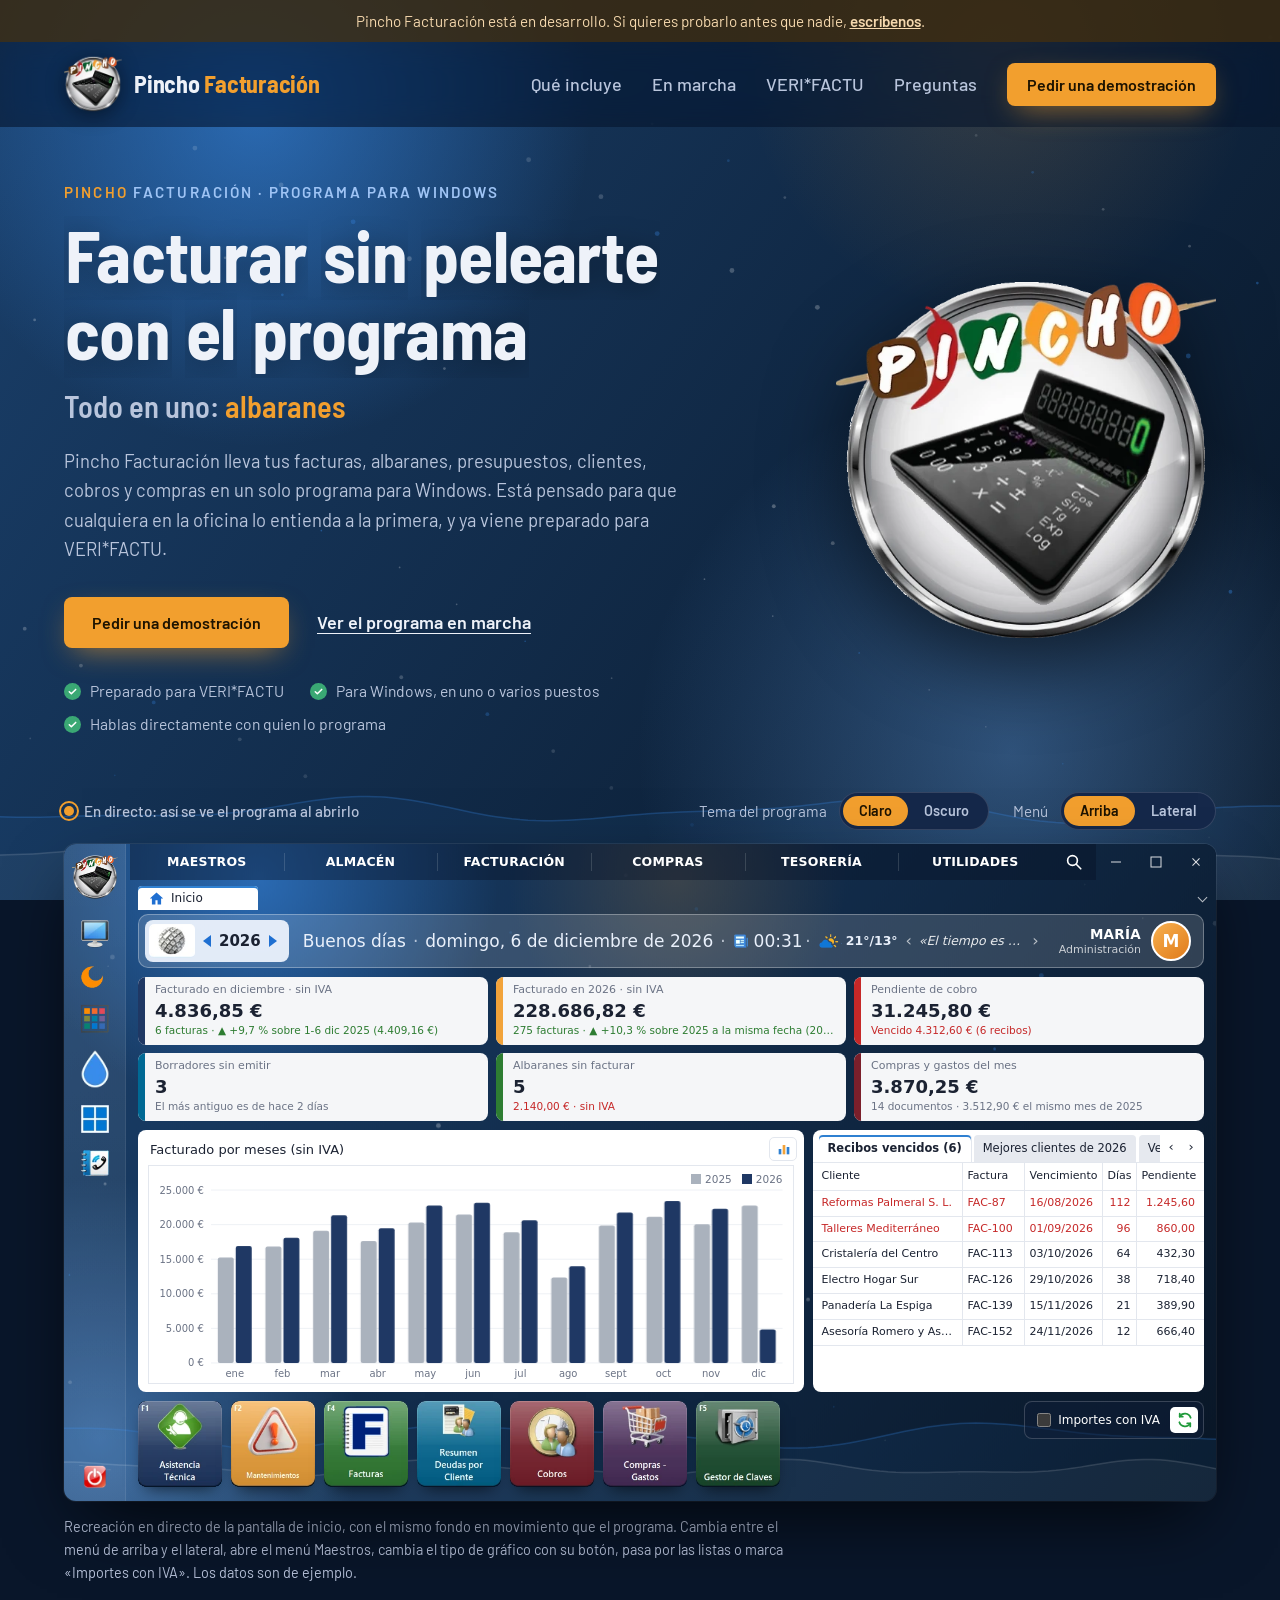
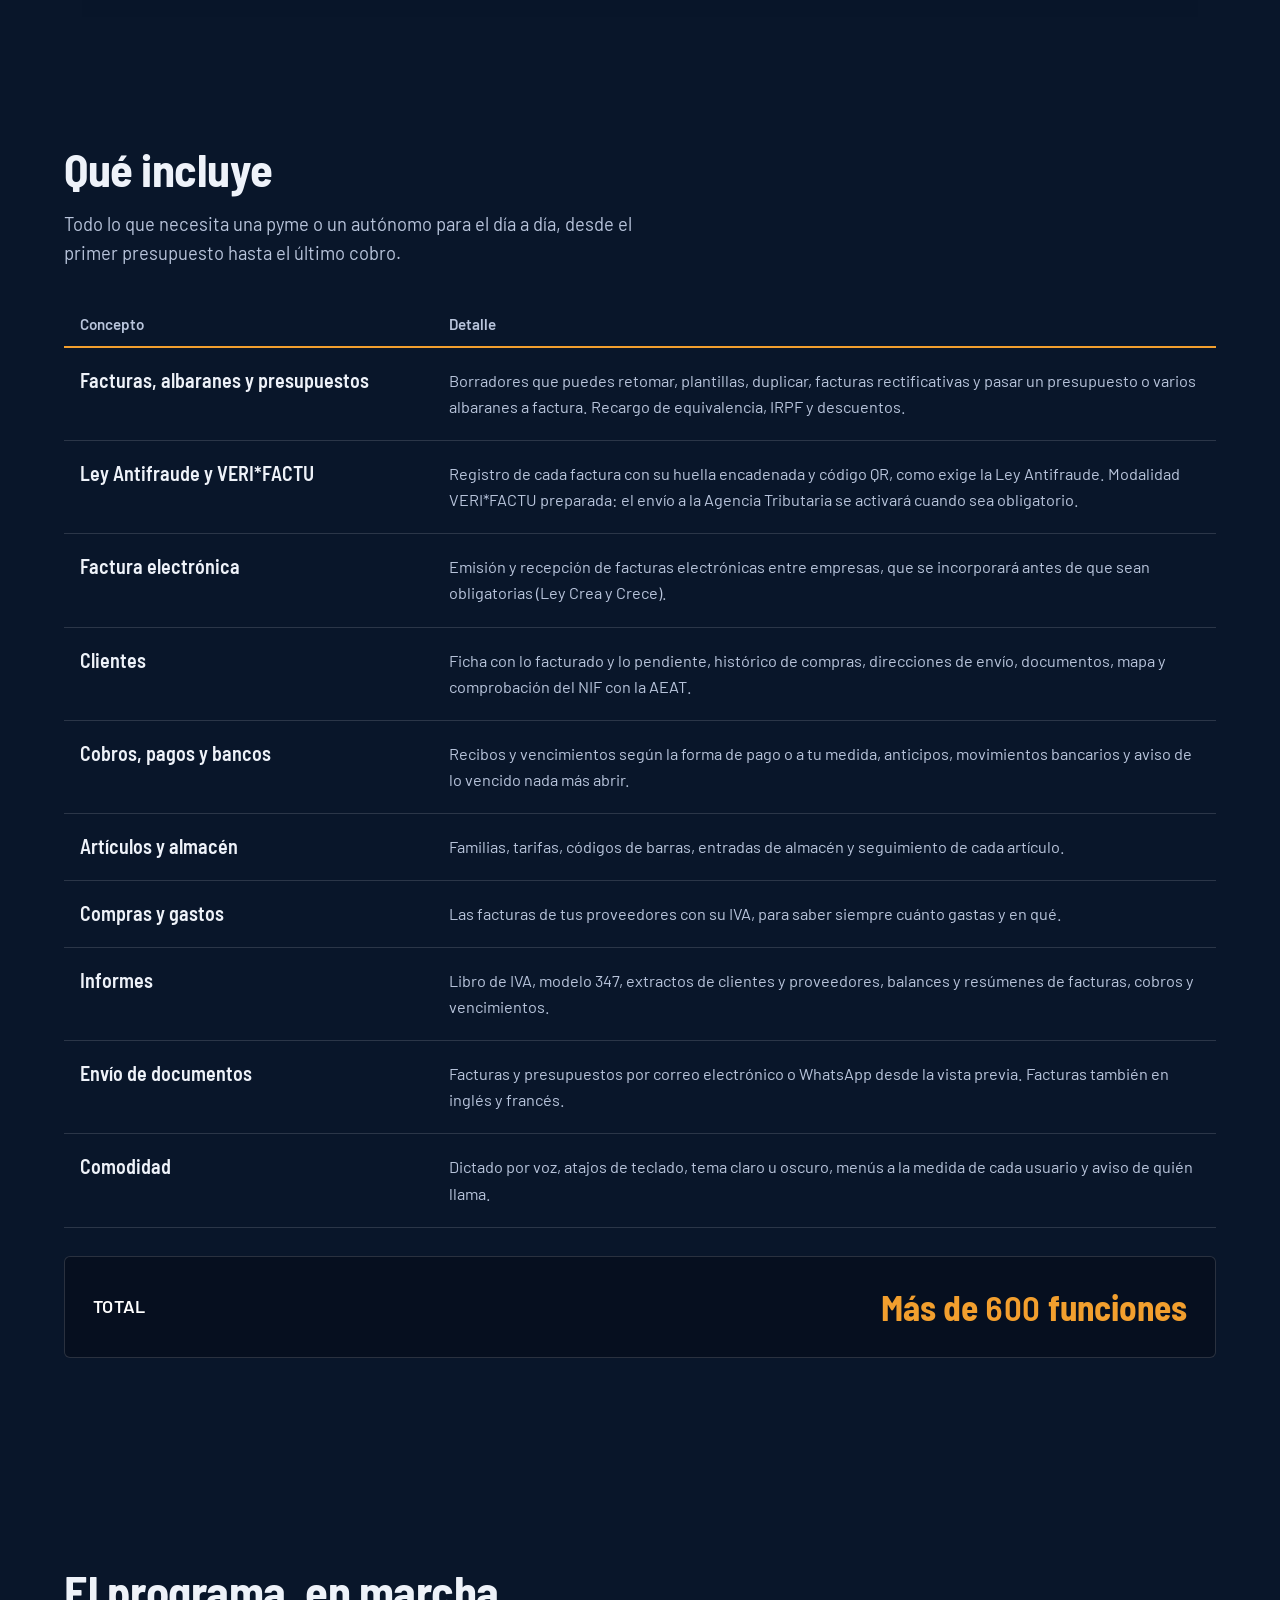
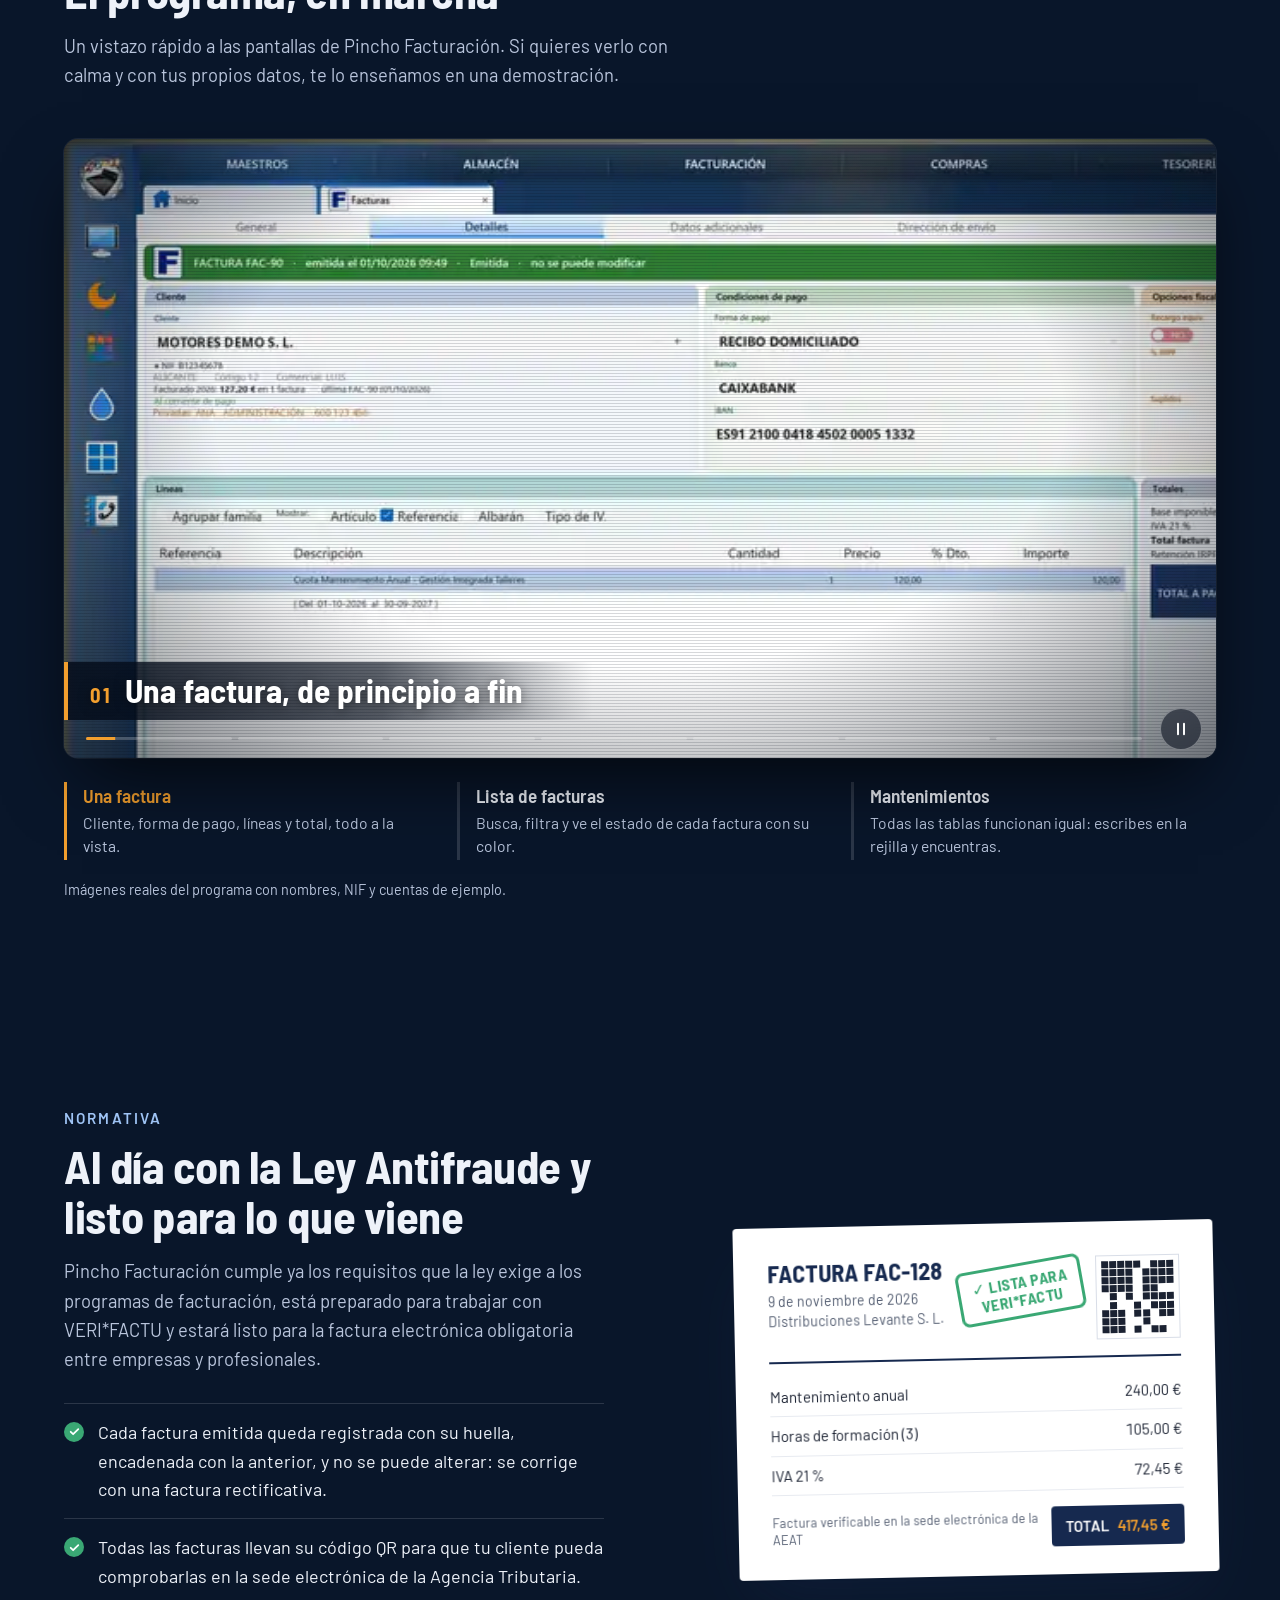
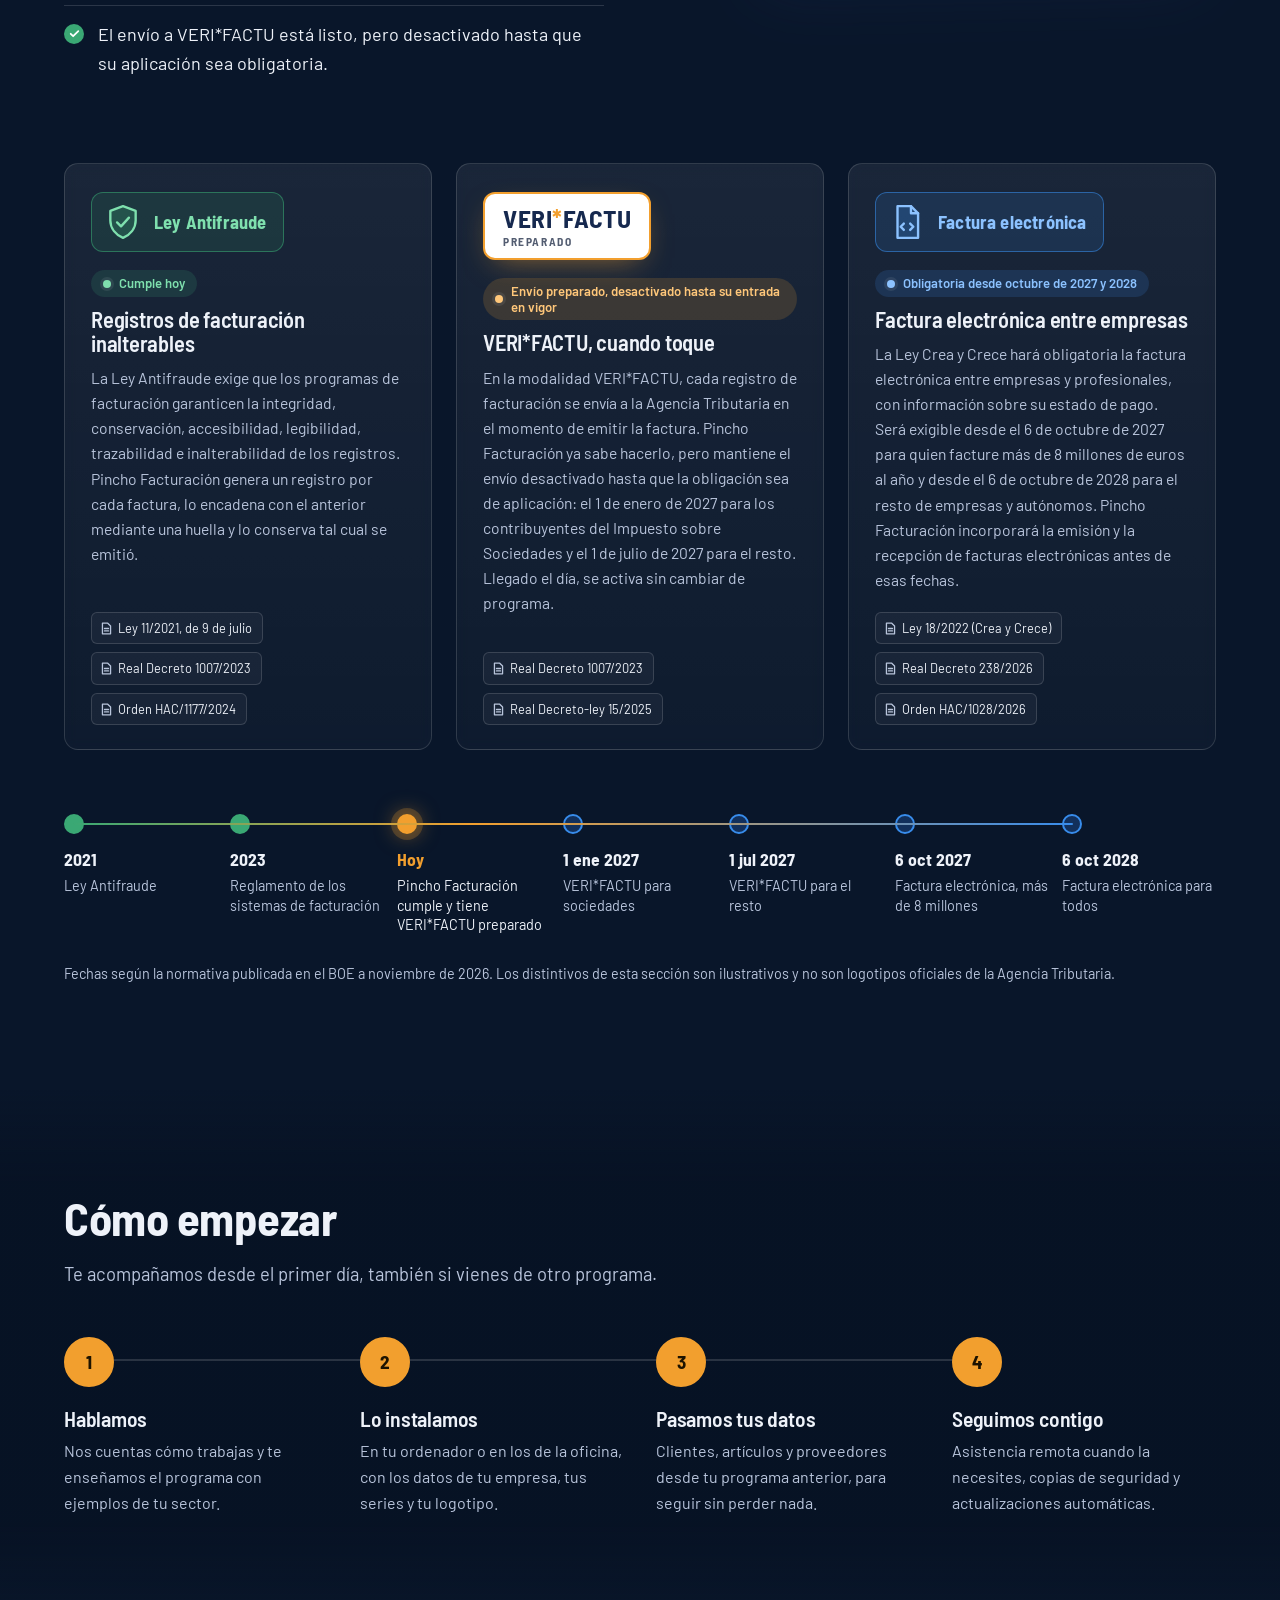
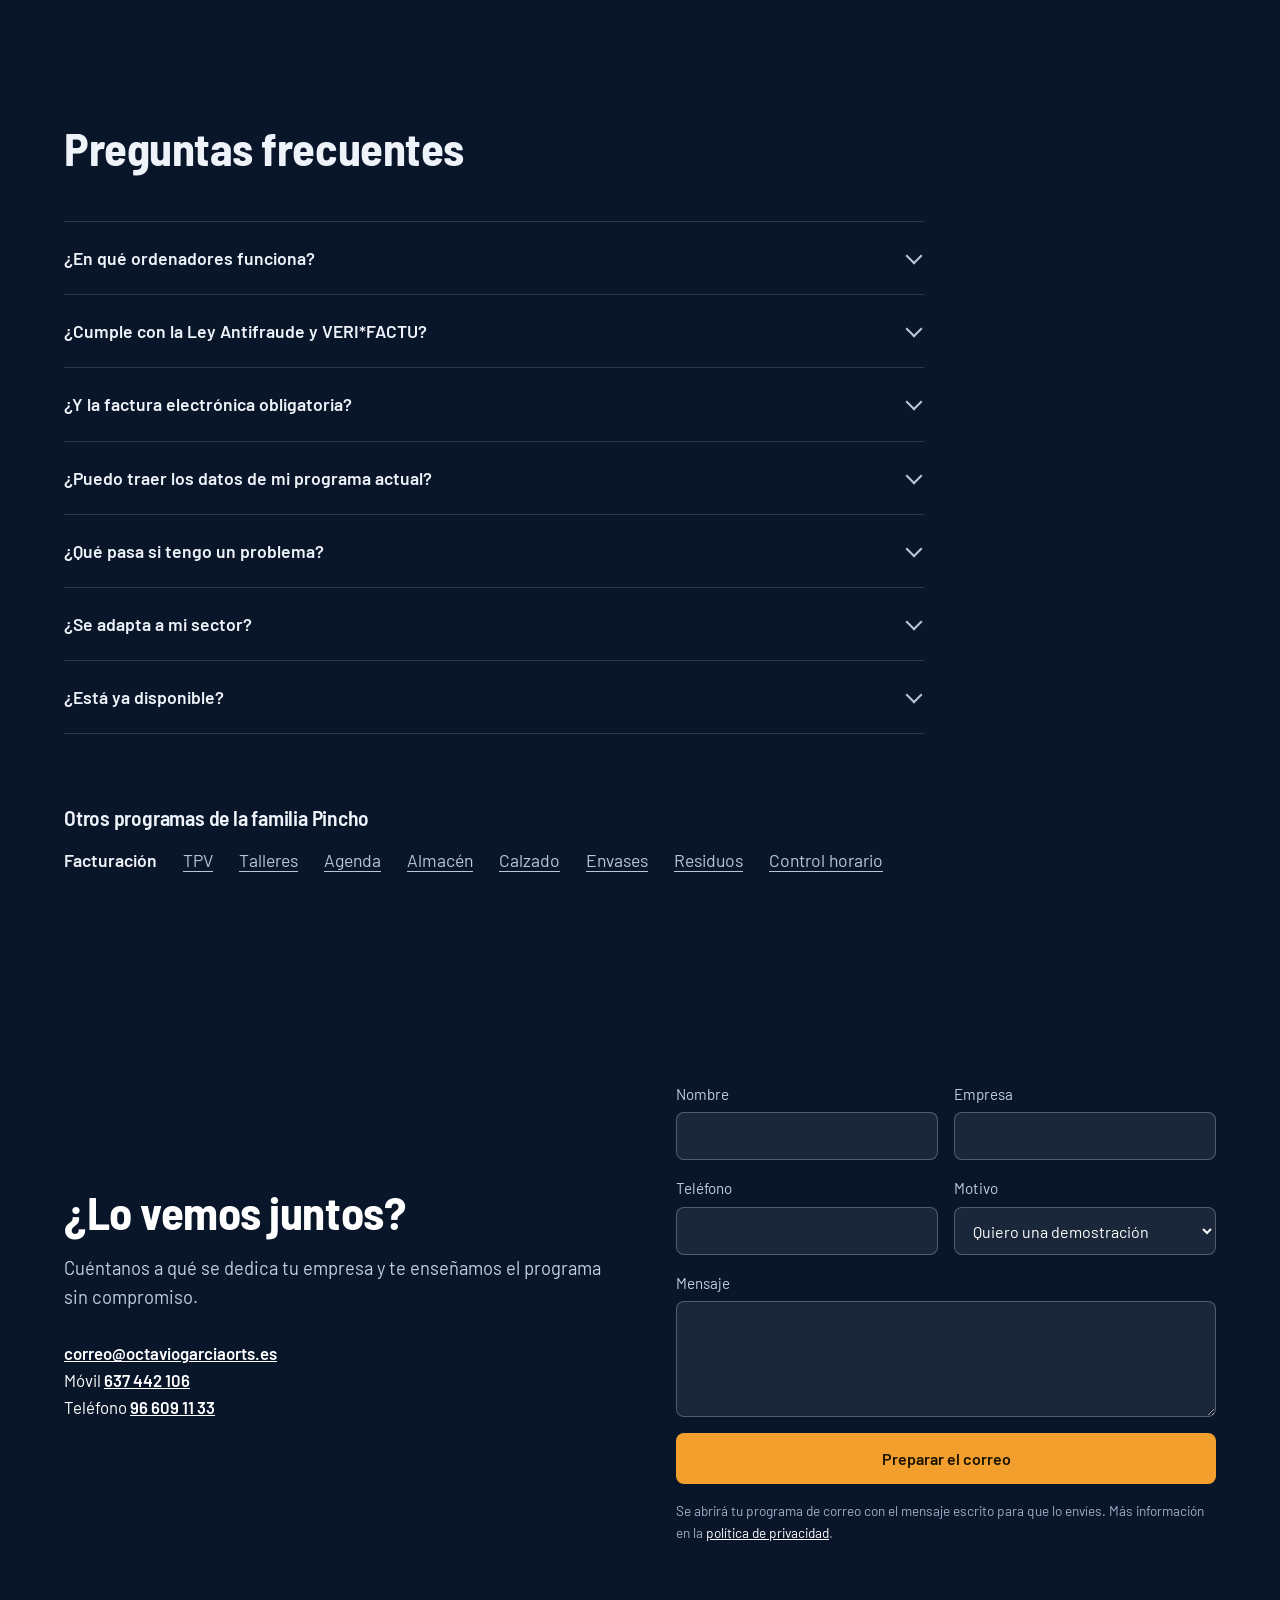
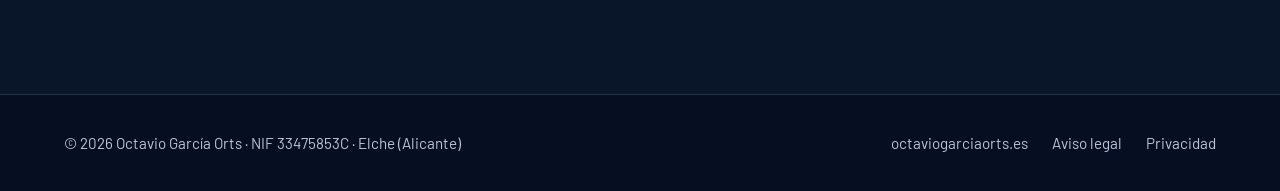
==== commit 4ef5acb4: "Normativa: Ley Antifraude, VERI*FACTU preparado y factura electrónica, con leyes del BOE y calendari" ====
--- a/index.html
+++ b/index.html
@@ -227,7 +227,8 @@
       <thead><tr><th scope="col">Concepto</th><th scope="col">Detalle</th></tr></thead>
       <tbody>
         <tr><td>Facturas, albaranes y presupuestos</td><td>Borradores que puedes retomar, plantillas, duplicar, facturas rectificativas y pasar un presupuesto o varios albaranes a factura. Recargo de equivalencia, IRPF y descuentos.</td></tr>
-        <tr><td>VERI*FACTU</td><td>Código QR y huella en cada factura, comunicación con la Agencia Tributaria y el estado de cada envío a la vista.</td></tr>
+        <tr><td>Ley Antifraude y VERI*FACTU</td><td>Registro de cada factura con su huella encadenada y código QR, como exige la Ley Antifraude. Modalidad VERI*FACTU preparada: el envío a la Agencia Tributaria se activará cuando sea obligatorio.</td></tr>
+        <tr><td>Factura electrónica</td><td>Emisión y recepción de facturas electrónicas entre empresas, que se incorporará antes de que sean obligatorias (Ley Crea y Crece).</td></tr>
         <tr><td>Clientes</td><td>Ficha con lo facturado y lo pendiente, histórico de compras, direcciones de envío, documentos, mapa y comprobación del NIF con la AEAT.</td></tr>
         <tr><td>Cobros, pagos y bancos</td><td>Recibos y vencimientos según la forma de pago o a tu medida, anticipos, movimientos bancarios y aviso de lo vencido nada más abrir.</td></tr>
         <tr><td>Artículos y almacén</td><td>Familias, tarifas, códigos de barras, entradas de almacén y seguimiento de cada artículo.</td></tr>
@@ -270,21 +271,21 @@
   </div>
 </section>
 
-<!-- ============ VERI*FACTU ============ -->
+<!-- ============ NORMATIVA: Ley Antifraude, VERI*FACTU y factura electrónica ============ -->
 <section class="seccion" id="verifactu">
-  <div class="contenedor dos-columnas">
+  <div class="contenedor dos-columnas normativa-cabecera">
     <div>
-      <h2>VERI*FACTU, resuelto</h2>
-      <p class="entradilla" style="margin-top:16px">La Ley Antifraude obliga a que los programas de facturación garanticen que una factura no se modifica después de emitirla y que cualquiera puede comprobarla. Pincho Facturación lo hace sin pasos de más.</p>
+      <p class="antetitulo">Normativa</p>
+      <h2>Al día con la Ley Antifraude y listo para lo que viene</h2>
+      <p class="entradilla" style="margin-top:16px">Pincho Facturación cumple ya los requisitos que la ley exige a los programas de facturación, está preparado para trabajar con VERI*FACTU y estará listo para la factura electrónica obligatoria entre empresas y profesionales.</p>
       <ul class="marcas">
-        <li>Cada factura lleva su código QR para que tu cliente la compruebe en la web de Hacienda.</li>
-        <li>Una huella encadenada asegura que nada cambia después de emitir.</li>
-        <li>El envío a la Agencia Tributaria se hace solo, en segundo plano.</li>
-        <li>Ves el estado de cada factura: enviada, pendiente o con algún aviso.</li>
+        <li>Cada factura emitida queda registrada con su huella, encadenada con la anterior, y no se puede alterar: se corrige con una factura rectificativa.</li>
+        <li>Todas las facturas llevan su código QR para que tu cliente pueda comprobarlas en la sede electrónica de la Agencia Tributaria.</li>
+        <li>El envío a VERI*FACTU está listo, pero desactivado hasta que su aplicación sea obligatoria.</li>
       </ul>
     </div>
-    <div class="papel-factura" data-al-ver role="img" aria-label="Ejemplo de factura con su código QR de VERI*FACTU, ya enviada a la Agencia Tributaria">
-      <div class="sello" aria-hidden="true">✓ Enviada<br>a la AEAT</div>
+    <div class="papel-factura" data-al-ver role="img" aria-label="Ejemplo de factura con su código QR, preparada para VERI*FACTU">
+      <div class="sello" aria-hidden="true">✓ Lista para<br>VERI*FACTU</div>
       <header>
         <div>
           <div class="tipo">FACTURA FAC-128</div>
@@ -303,6 +304,63 @@
       </div>
     </div>
   </div>
+
+  <div class="contenedor">
+    <div class="normas">
+      <article class="norma" data-al-ver>
+        <div class="distintivo d-antifraude" aria-hidden="true">
+          <svg viewBox="0 0 48 48"><path d="M24 4l16 6v12c0 10-7 18-16 22C15 40 8 32 8 22V10z"/><path d="M16.5 24.5l5 5 10-11"/></svg>
+          <span>Ley Antifraude</span>
+        </div>
+        <p class="estado bien">Cumple hoy</p>
+        <h3>Registros de facturación inalterables</h3>
+        <p>La Ley Antifraude exige que los programas de facturación garanticen la integridad, conservación, accesibilidad, legibilidad, trazabilidad e inalterabilidad de los registros. Pincho Facturación genera un registro por cada factura, lo encadena con el anterior mediante una huella y lo conserva tal cual se emitió.</p>
+        <p class="leyes">
+          <a href="https://www.boe.es/eli/es/l/2021/07/09/11" target="_blank" rel="noopener">Ley 11/2021, de 9 de julio</a>
+          <a href="https://www.boe.es/eli/es/rd/2023/12/05/1007" target="_blank" rel="noopener">Real Decreto 1007/2023</a>
+          <a href="https://www.boe.es/eli/es/o/2024/10/17/hac1177" target="_blank" rel="noopener">Orden HAC/1177/2024</a>
+        </p>
+      </article>
+      <article class="norma" data-al-ver>
+        <div class="distintivo d-verifactu" aria-hidden="true">
+          <b>VERI<i>*</i>FACTU</b>
+          <span>Preparado</span>
+        </div>
+        <p class="estado listo">Envío preparado, desactivado hasta su entrada en vigor</p>
+        <h3>VERI*FACTU, cuando toque</h3>
+        <p>En la modalidad VERI*FACTU, cada registro de facturación se envía a la Agencia Tributaria en el momento de emitir la factura. Pincho Facturación ya sabe hacerlo, pero mantiene el envío desactivado hasta que la obligación sea de aplicación: el 1 de enero de 2027 para los contribuyentes del Impuesto sobre Sociedades y el 1 de julio de 2027 para el resto. Llegado el día, se activa sin cambiar de programa.</p>
+        <p class="leyes">
+          <a href="https://www.boe.es/eli/es/rd/2023/12/05/1007" target="_blank" rel="noopener">Real Decreto 1007/2023</a>
+          <a href="https://www.boe.es/eli/es/rdl/2025/12/02/15" target="_blank" rel="noopener">Real Decreto-ley 15/2025</a>
+        </p>
+      </article>
+      <article class="norma" data-al-ver>
+        <div class="distintivo d-electronica" aria-hidden="true">
+          <svg viewBox="0 0 48 48"><path d="M12 4h17l9 9v31H12z"/><path d="M29 4v9h9"/><path d="M20 26l-4 4 4 4M28 26l4 4-4 4"/></svg>
+          <span>Factura electrónica</span>
+        </div>
+        <p class="estado pronto">Obligatoria desde octubre de 2027 y 2028</p>
+        <h3>Factura electrónica entre empresas</h3>
+        <p>La Ley Crea y Crece hará obligatoria la factura electrónica entre empresas y profesionales, con información sobre su estado de pago. Será exigible desde el 6 de octubre de 2027 para quien facture más de 8 millones de euros al año y desde el 6 de octubre de 2028 para el resto de empresas y autónomos. Pincho Facturación incorporará la emisión y la recepción de facturas electrónicas antes de esas fechas.</p>
+        <p class="leyes">
+          <a href="https://www.boe.es/eli/es/l/2022/09/28/18" target="_blank" rel="noopener">Ley 18/2022 (Crea y Crece)</a>
+          <a href="https://www.boe.es/eli/es/rd/2026/03/25/238" target="_blank" rel="noopener">Real Decreto 238/2026</a>
+          <a href="https://www.boe.es/eli/es/o/2026/10/02/hac1028" target="_blank" rel="noopener">Orden HAC/1028/2026</a>
+        </p>
+      </article>
+    </div>
+
+    <ol class="calendario" data-al-ver aria-label="Calendario de la normativa">
+      <li class="pasado"><time>2021</time><span>Ley Antifraude</span></li>
+      <li class="pasado"><time>2023</time><span>Reglamento de los sistemas de facturación</span></li>
+      <li class="hoy"><time>Hoy</time><span>Pincho Facturación cumple y tiene VERI*FACTU preparado</span></li>
+      <li><time>1 ene 2027</time><span>VERI*FACTU para sociedades</span></li>
+      <li><time>1 jul 2027</time><span>VERI*FACTU para el resto</span></li>
+      <li><time>6 oct 2027</time><span>Factura electrónica, más de 8 millones</span></li>
+      <li><time>6 oct 2028</time><span>Factura electrónica para todos</span></li>
+    </ol>
+    <p class="nota">Fechas según la normativa publicada en el BOE a noviembre de 2026. Los distintivos de esta sección son ilustrativos y no son logotipos oficiales de la Agencia Tributaria.</p>
+  </div>
 </section>
 
 <!-- ============ CÓMO EMPEZAR ============ -->
@@ -327,7 +385,8 @@
     <div class="cabecera"><h2>Preguntas frecuentes</h2></div>
     <div class="preguntas">
       <details><summary>¿En qué ordenadores funciona?</summary><p>En ordenadores con Windows 10 o Windows 11. Puede trabajar en un solo equipo o en varios a la vez dentro de la oficina, compartiendo los mismos datos.</p></details>
-      <details><summary>¿Cumple con VERI*FACTU y la Ley Antifraude?</summary><p>Sí. Las facturas llevan su código QR y su huella, y se comunican a la Agencia Tributaria automáticamente.</p></details>
+      <details><summary>¿Cumple con la Ley Antifraude y VERI*FACTU?</summary><p>Sí. Cumple los requisitos del Reglamento de los sistemas informáticos de facturación (Real Decreto 1007/2023): cada factura queda registrada con su huella encadenada y su código QR, y no se puede alterar una vez emitida. La modalidad VERI*FACTU está preparada, y el envío automático a la Agencia Tributaria se activará cuando su aplicación sea obligatoria, en 2027 según el calendario actual.</p></details>
+      <details><summary>¿Y la factura electrónica obligatoria?</summary><p>La Ley Crea y Crece y el Real Decreto 238/2026 la hacen obligatoria entre empresas y profesionales: desde el 6 de octubre de 2027 si facturas más de 8 millones de euros al año y desde el 6 de octubre de 2028 en los demás casos. Pincho Facturación incorporará la emisión y recepción de facturas electrónicas antes de esas fechas, sin que tengas que cambiar de programa.</p></details>
       <details><summary>¿Puedo traer los datos de mi programa actual?</summary><p>Sí. Estudiamos tu caso y pasamos clientes, proveedores, artículos y, si se puede, el histórico de facturas.</p></details>
       <details><summary>¿Qué pasa si tengo un problema?</summary><p>Te atendemos por teléfono o por correo y, si hace falta, nos conectamos a tu ordenador en remoto, siempre con tu permiso, para resolverlo al momento.</p></details>
       <details><summary>¿Se adapta a mi sector?</summary><p>Tiene modos especiales para algunos sectores, como la fabricación de calzado, y forma parte de la familia de programas Pincho, con programas para TPV, talleres y más.</p></details>
--- a/css/estilos.css
+++ b/css/estilos.css
@@ -432,6 +432,109 @@
 .qr i { background: #1b2232; }
 .qr i.b { background: transparent; }
 
+/* ---------- Normativa: tres tarjetas y calendario ---------- */
+.normas { display: grid; grid-template-columns: repeat(3, 1fr); gap: 24px; margin-top: 72px; }
+.norma {
+  position: relative; display: flex; flex-direction: column; padding: 28px 26px 24px; border-radius: 14px;
+  background: linear-gradient(180deg, rgba(255,255,255,.07), rgba(255,255,255,.025)); border: 1px solid var(--linea);
+  -webkit-backdrop-filter: blur(6px); backdrop-filter: blur(6px);
+  transition: transform .6s cubic-bezier(.2, .8, .2, 1), opacity .6s ease, border-color .3s ease;
+}
+.norma:hover { border-color: rgba(255,255,255,.28); }
+.js .norma:not(.visto) { opacity: 0; transform: translateY(26px); }
+.norma:nth-child(2) { transition-delay: .12s; }
+.norma:nth-child(3) { transition-delay: .24s; }
+.norma h3 { font-size: 1.4rem; margin: 6px 0 10px; }
+.norma > p { color: var(--texto-2); font-size: .98rem; margin: 0 0 14px; }
+
+/* Distintivos (ilustrativos, no son logotipos oficiales) */
+.distintivo {
+  display: inline-flex; align-items: center; gap: 12px; align-self: flex-start; margin-bottom: 18px;
+  padding: 10px 16px 10px 12px; border-radius: 12px; font-family: var(--titulos); line-height: 1;
+}
+.distintivo svg { width: 38px; height: 38px; flex: none; fill: none; stroke: currentColor; stroke-width: 3; stroke-linecap: round; stroke-linejoin: round; }
+.distintivo span { font-weight: 700; font-size: 1.15rem; letter-spacing: .01em; }
+.d-antifraude { color: #7fe0ae; background: rgba(58, 168, 116, .14); border: 1.5px solid rgba(58, 168, 116, .55); }
+.d-antifraude svg path:first-child { fill: rgba(58, 168, 116, .25); }
+.d-electronica { color: #8cc2ff; background: rgba(56, 140, 235, .14); border: 1.5px solid rgba(56, 140, 235, .55); }
+.d-electronica svg path:first-child { fill: rgba(56, 140, 235, .22); }
+.d-verifactu {
+  flex-direction: column; align-items: flex-start; gap: 5px; padding: 11px 18px 10px;
+  background: #fff; color: #16294f; border: 2px solid var(--naranja); box-shadow: 0 10px 30px -12px rgba(242, 159, 46, .6);
+}
+.d-verifactu b { font-weight: 800; font-size: 1.6rem; letter-spacing: .02em; }
+.d-verifactu b i { font-style: normal; color: var(--naranja); }
+.d-verifactu span { font-size: .72rem; font-weight: 700; letter-spacing: .14em; text-transform: uppercase; color: #535d71; }
+
+/* Estado de cada norma */
+.estado {
+  display: inline-flex; align-items: center; gap: 8px; align-self: flex-start; margin: 0 0 4px !important;
+  padding: 5px 12px; border-radius: 99px; font-size: .82rem !important; font-weight: 600; line-height: 1.25;
+}
+.estado::before { content: ""; width: 8px; height: 8px; border-radius: 50%; flex: none; background: currentColor; box-shadow: 0 0 0 3px rgba(255,255,255,.08); }
+.estado.bien { color: #7fe0ae; background: rgba(58, 168, 116, .16); }
+.estado.listo { color: #ffc77a; background: rgba(242, 159, 46, .16); }
+.estado.listo::before { animation: latido-punto 1.8s ease-in-out infinite; }
+.estado.pronto { color: #8cc2ff; background: rgba(56, 140, 235, .16); }
+@keyframes latido-punto { 50% { opacity: .35; } }
+
+/* Enlaces a las leyes en el BOE */
+.leyes { display: flex; flex-wrap: wrap; gap: 8px; margin: auto 0 0 !important; padding-top: 6px; }
+.leyes a {
+  font-size: .8rem; color: var(--texto); text-decoration: none; padding: 5px 10px 5px 26px; border-radius: 6px;
+  border: 1px solid var(--linea); background: rgba(255,255,255,.04) url("data:image/svg+xml,%3Csvg xmlns='http://www.w3.org/2000/svg' viewBox='0 0 16 16' fill='none' stroke='%23b9c5dc' stroke-width='1.6' stroke-linecap='round' stroke-linejoin='round'%3E%3Cpath d='M3 1.5h6.5L13 5v9.5H3z'/%3E%3Cpath d='M5.5 8h5M5.5 11h5'/%3E%3C/svg%3E") 8px center/13px no-repeat;
+  transition: border-color .2s ease, background-color .2s ease;
+}
+.leyes a:hover { border-color: var(--naranja); background-color: rgba(242, 159, 46, .1); }
+
+/* Calendario: una línea que se dibuja y puntos que se encienden */
+.calendario {
+  list-style: none; padding: 0; margin: 64px 0 0; display: grid; grid-template-columns: repeat(7, 1fr); gap: 12px; position: relative;
+}
+.calendario::before, .calendario::after { content: ""; position: absolute; top: 9px; left: 9px; right: calc((100% - 72px) / 7 - 11px); height: 2px; border-radius: 2px; }
+.calendario::before { background: var(--linea); }
+.calendario::after {
+  background: linear-gradient(90deg, var(--verde), var(--naranja) 40%, var(--azul-vivo)); transform-origin: left center;
+  transition: transform 1.8s cubic-bezier(.45, 0, .25, 1) .1s;
+}
+.js .calendario:not(.visto)::after { transform: scaleX(0); }
+.calendario li { position: relative; padding-top: 34px; font-size: .9rem; line-height: 1.35; color: var(--texto-2); }
+.calendario li::before {
+  content: ""; position: absolute; top: 0; left: 0; width: 20px; height: 20px; border-radius: 50%; box-sizing: border-box;
+  background: var(--fondo); border: 2px solid rgba(255,255,255,.35); transition: background-color .3s ease, border-color .3s ease, transform .3s ease;
+}
+.calendario time { display: block; font-family: var(--titulos); font-weight: 700; font-size: 1.1rem; color: var(--texto); margin-bottom: 4px; }
+.calendario.visto li::before { border-color: var(--azul-vivo); background: #12305c; }
+.calendario.visto li.pasado::before { border-color: var(--verde); background: var(--verde); }
+.calendario.visto li.hoy::before { border-color: var(--naranja); background: var(--naranja); box-shadow: 0 0 0 6px rgba(242, 159, 46, .22), 0 0 22px rgba(242, 159, 46, .7); }
+.calendario li.hoy time { color: var(--naranja); }
+.calendario li.hoy span { color: var(--texto); }
+.calendario.visto li::before { animation: encender .45s cubic-bezier(.3, 1.6, .5, 1) both; }
+.calendario.visto li:nth-child(1)::before { transition-delay: .1s; animation-delay: .1s; }
+.calendario.visto li:nth-child(2)::before { transition-delay: .35s; animation-delay: .35s; }
+.calendario.visto li:nth-child(3)::before { transition-delay: .6s; animation-delay: .6s; }
+.calendario.visto li:nth-child(4)::before { transition-delay: .85s; animation-delay: .85s; }
+.calendario.visto li:nth-child(5)::before { transition-delay: 1.1s; animation-delay: 1.1s; }
+.calendario.visto li:nth-child(6)::before { transition-delay: 1.35s; animation-delay: 1.35s; }
+.calendario.visto li:nth-child(7)::before { transition-delay: 1.6s; animation-delay: 1.6s; }
+.calendario + .nota { margin-top: 28px; }
+
+@media (max-width: 960px) {
+  .normas { grid-template-columns: 1fr; max-width: 640px; margin-top: 56px; }
+  .norma:nth-child(n) { transition-delay: 0s; }
+  /* Calendario en vertical */
+  .calendario { grid-template-columns: 1fr; gap: 18px; max-width: 640px; }
+  .calendario::before, .calendario::after { top: 9px; bottom: 9px; left: 9px; right: auto; width: 2px; height: auto; }
+  .calendario::after { background: linear-gradient(180deg, var(--verde), var(--naranja) 40%, var(--azul-vivo)); transform-origin: center top; }
+  .js .calendario:not(.visto)::after { transform: scaleY(0); }
+  .calendario li { padding: 0 0 0 38px; }
+  .calendario time { display: inline; margin: 0 8px 0 0; }
+}
+@media (prefers-reduced-motion: reduce) {
+  .norma, .calendario::after, .calendario li::before { transition: none !important; }
+  .calendario li::before, .estado.listo::before { animation: none !important; }
+}
+
 /* ---------- Cómo empezar (es una secuencia, por eso va numerada) ---------- */
 .pasos { list-style: none; padding: 0; margin: 0; display: grid; grid-template-columns: repeat(4, 1fr); gap: 32px; counter-reset: paso; position: relative; }
 .pasos::before { content: ""; position: absolute; top: 22px; left: 23px; right: calc((100% - 96px) / 4 - 23px); height: 2px; background: var(--linea); transform-origin: left center; transition: transform 1.5s cubic-bezier(.45, 0, .25, 1) .15s; }
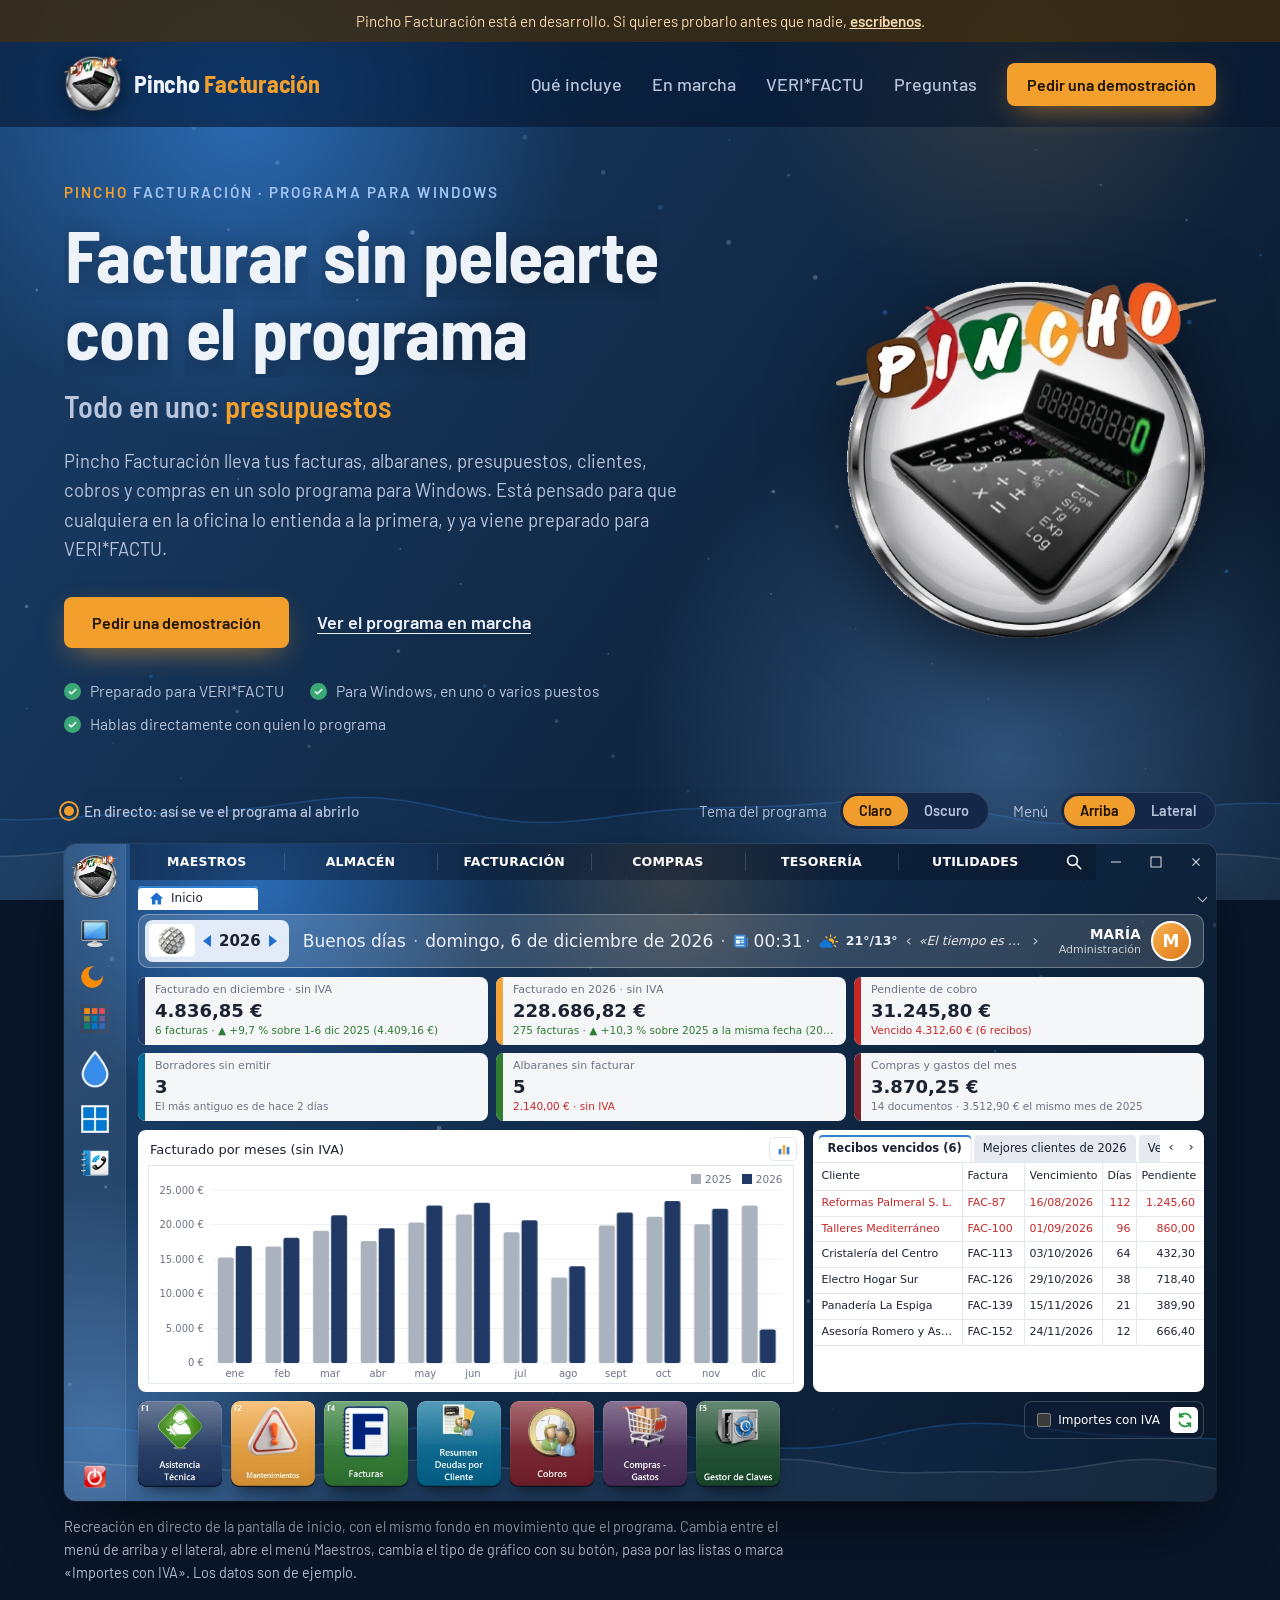
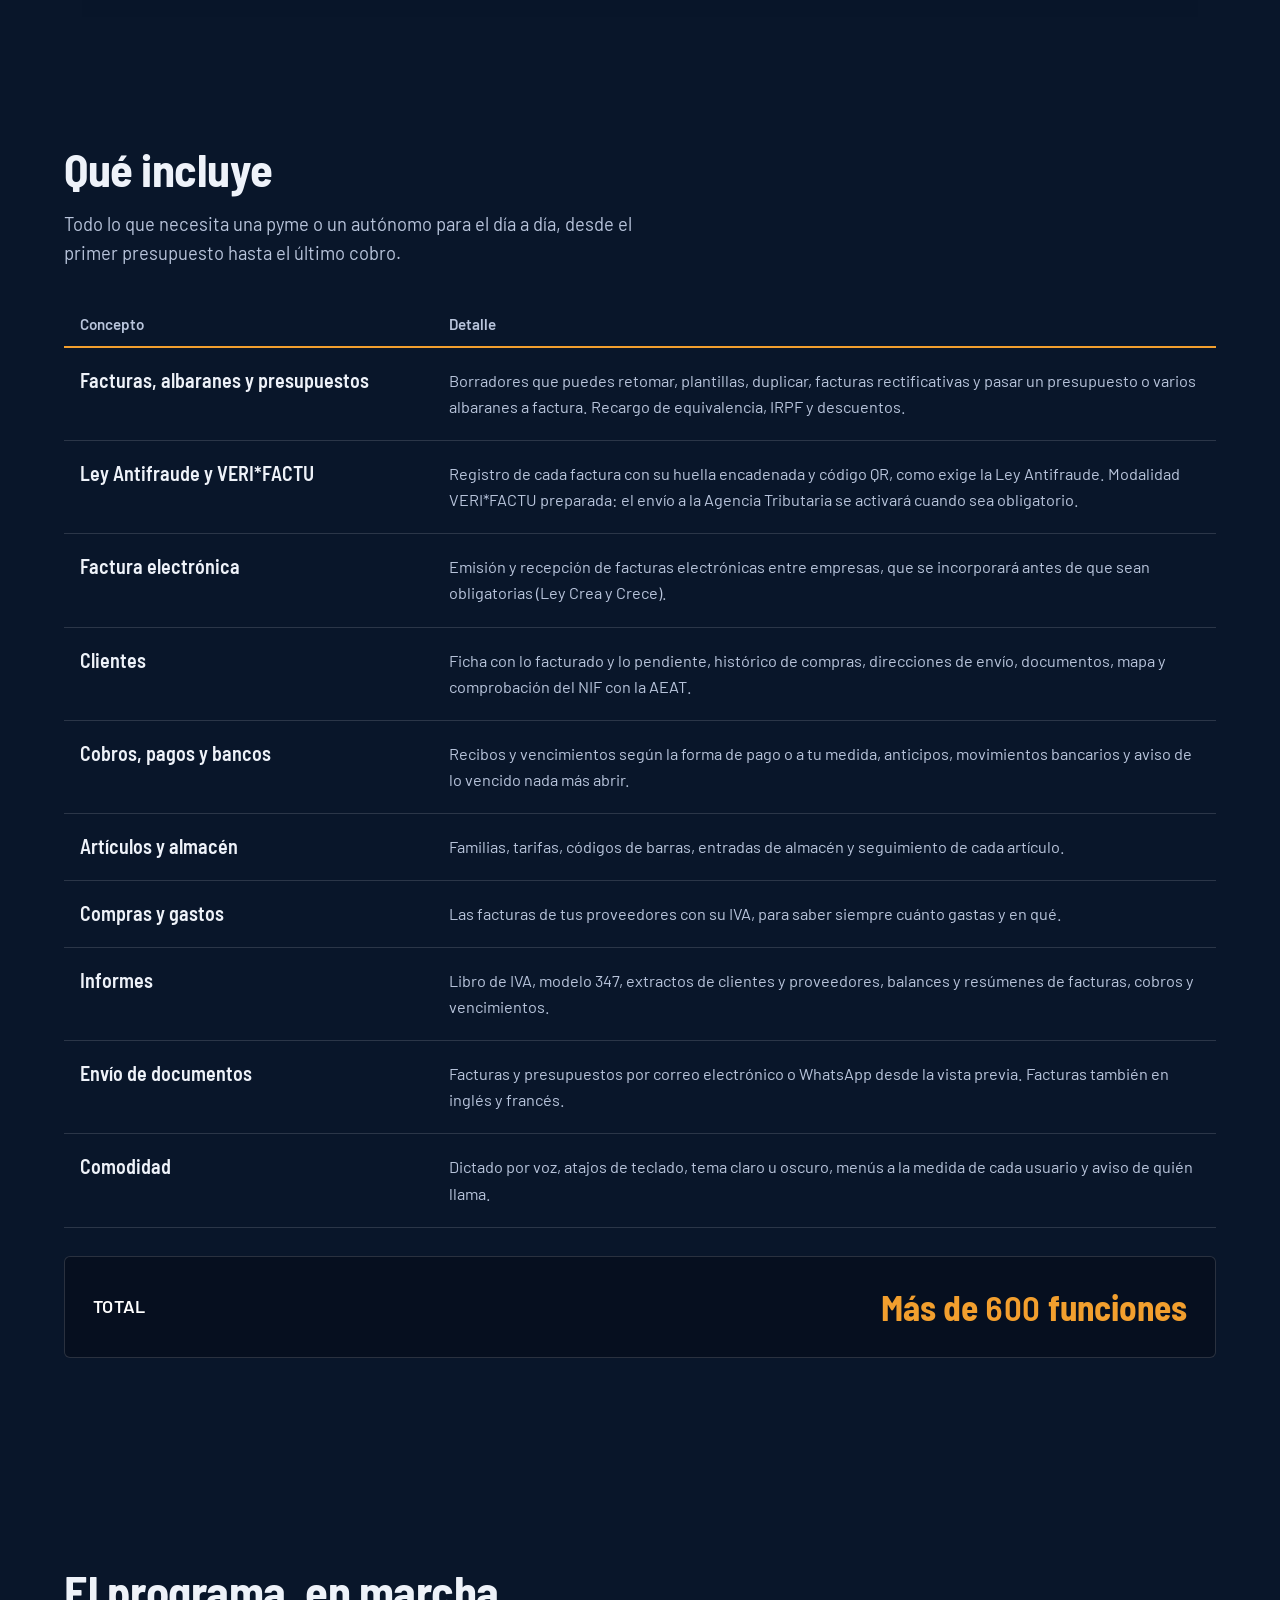
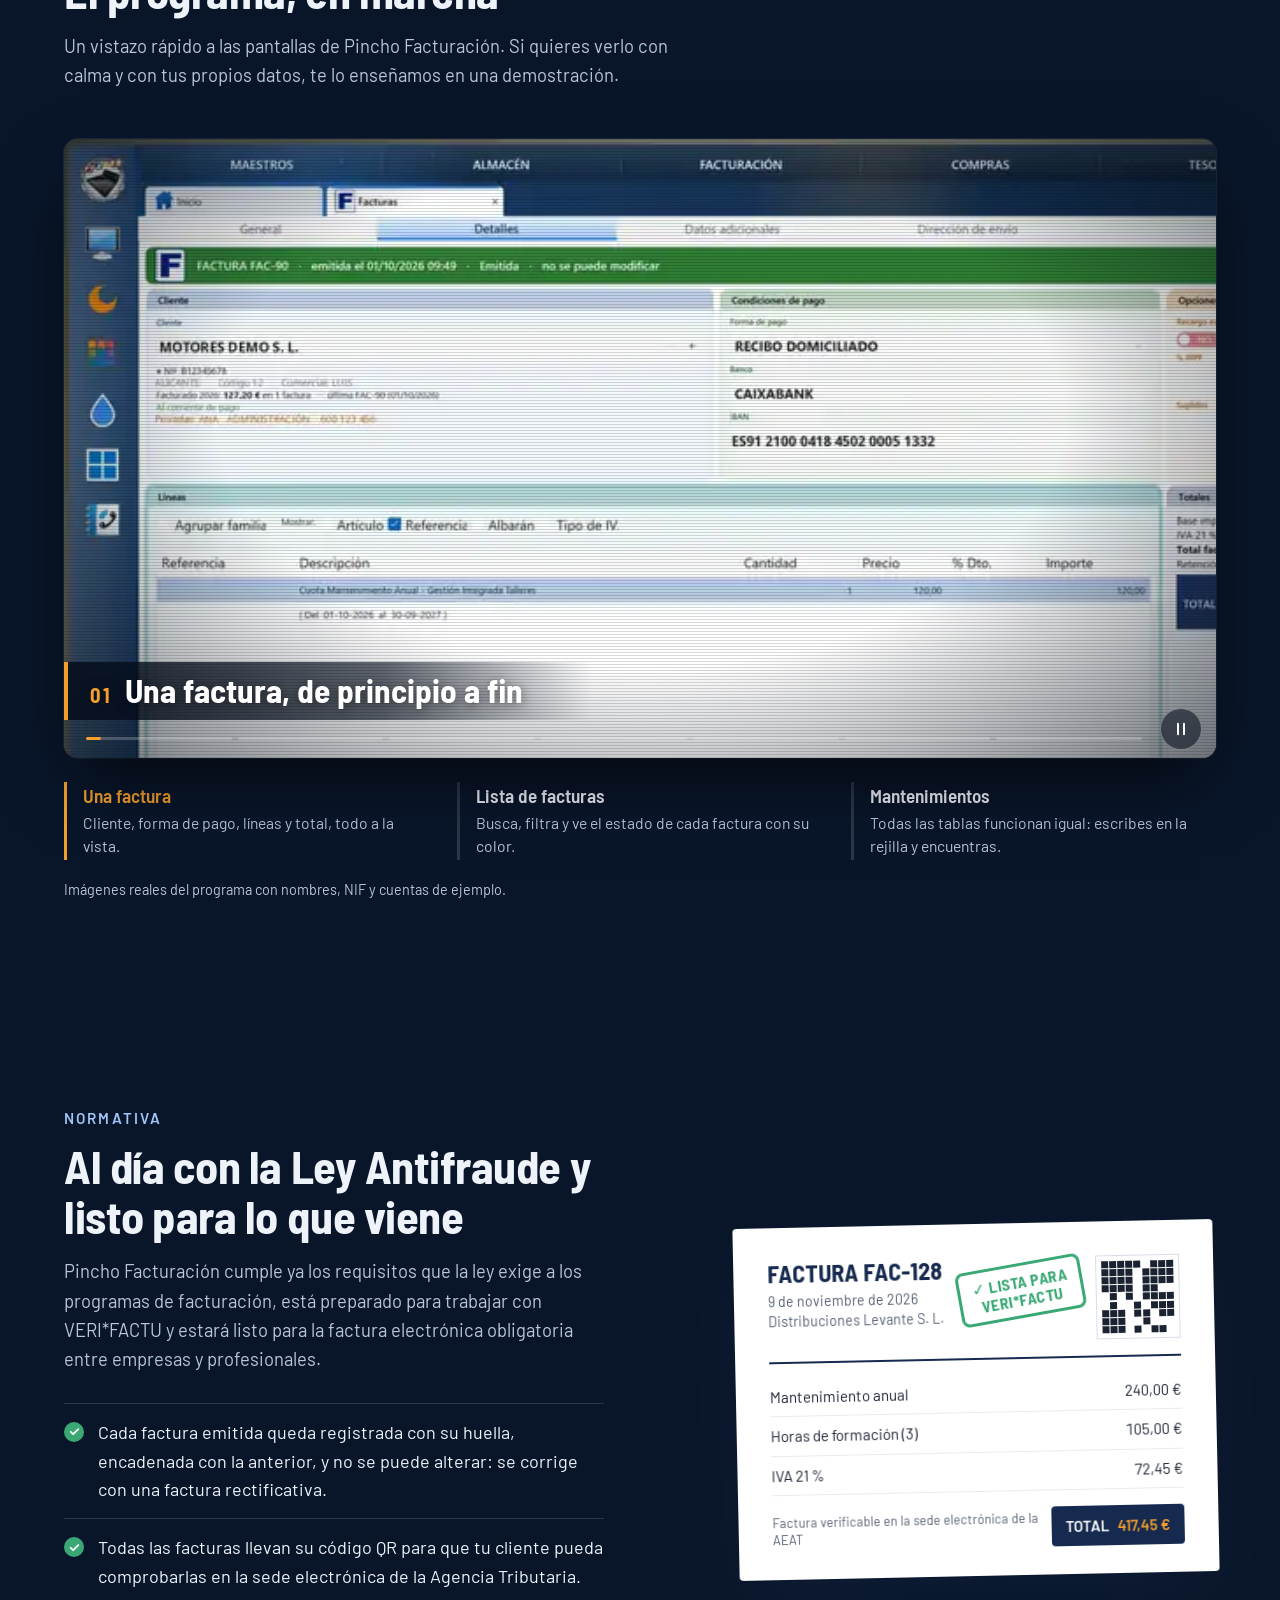
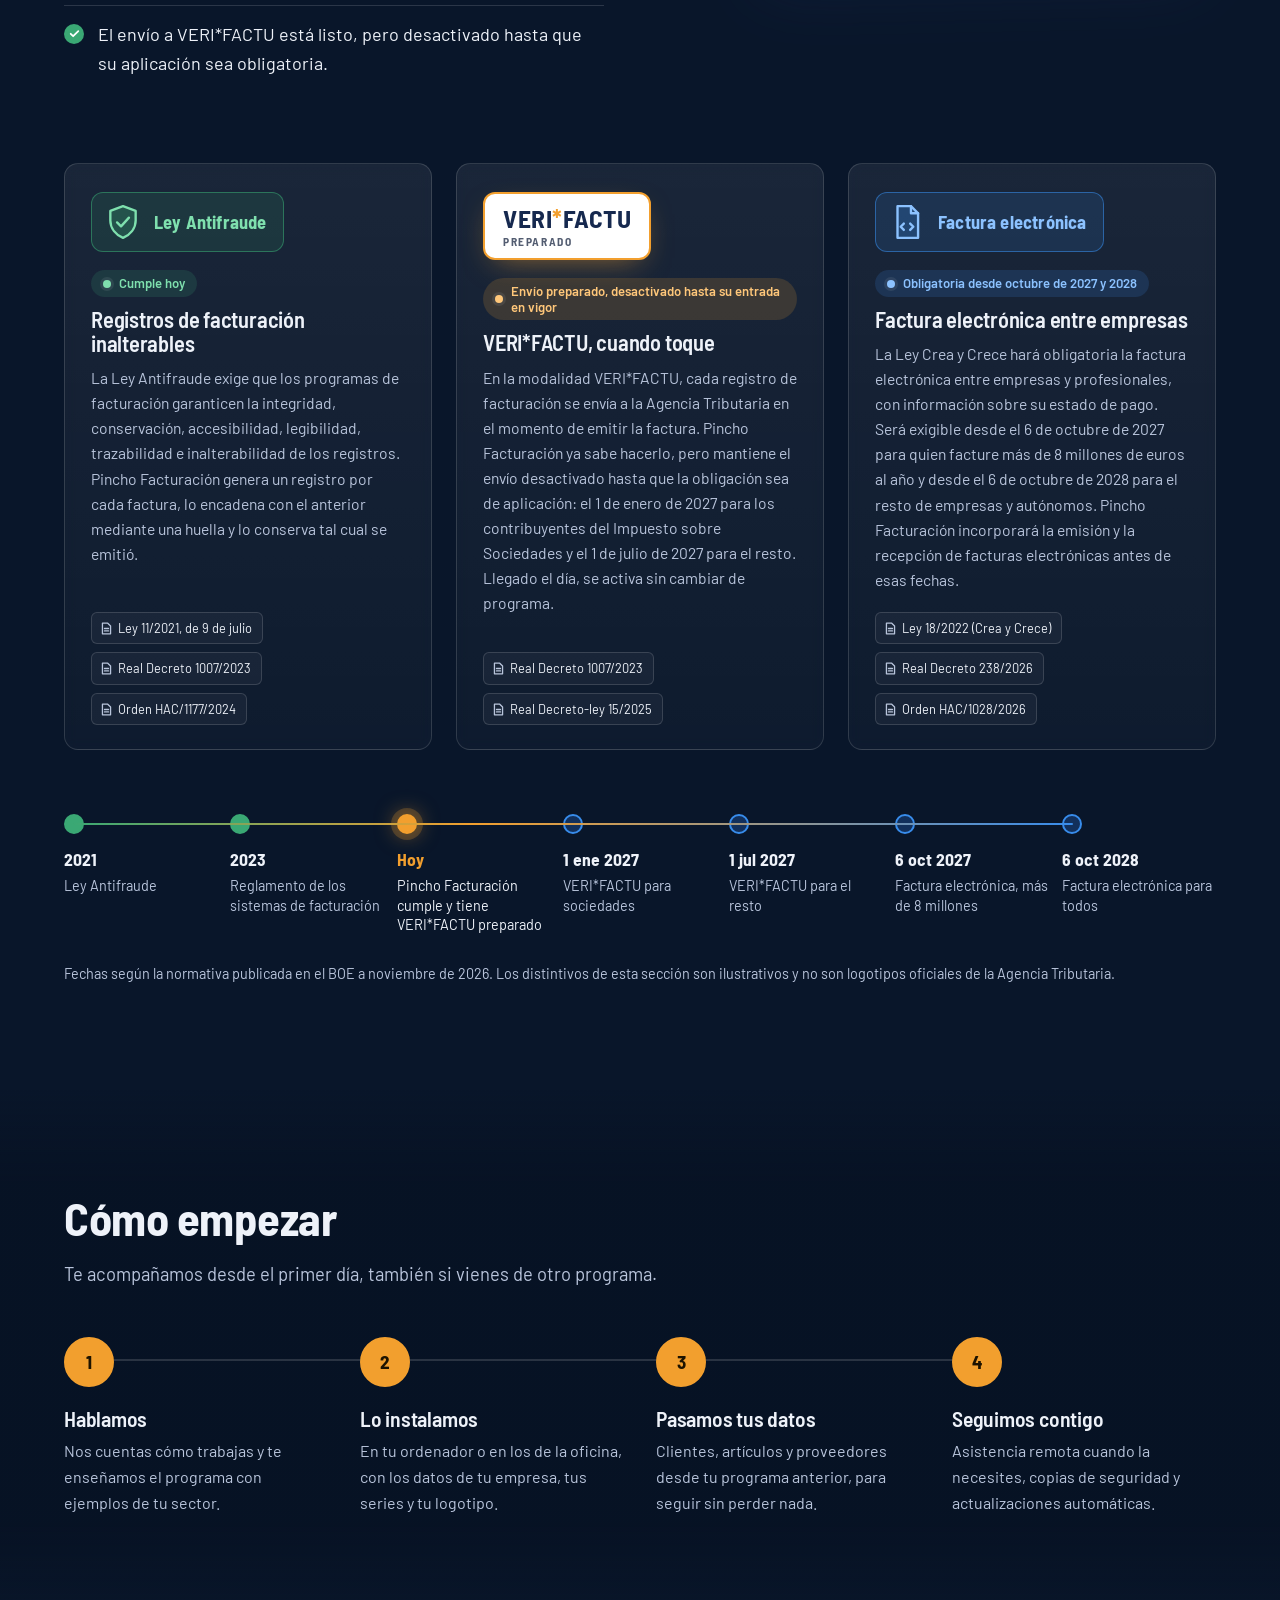
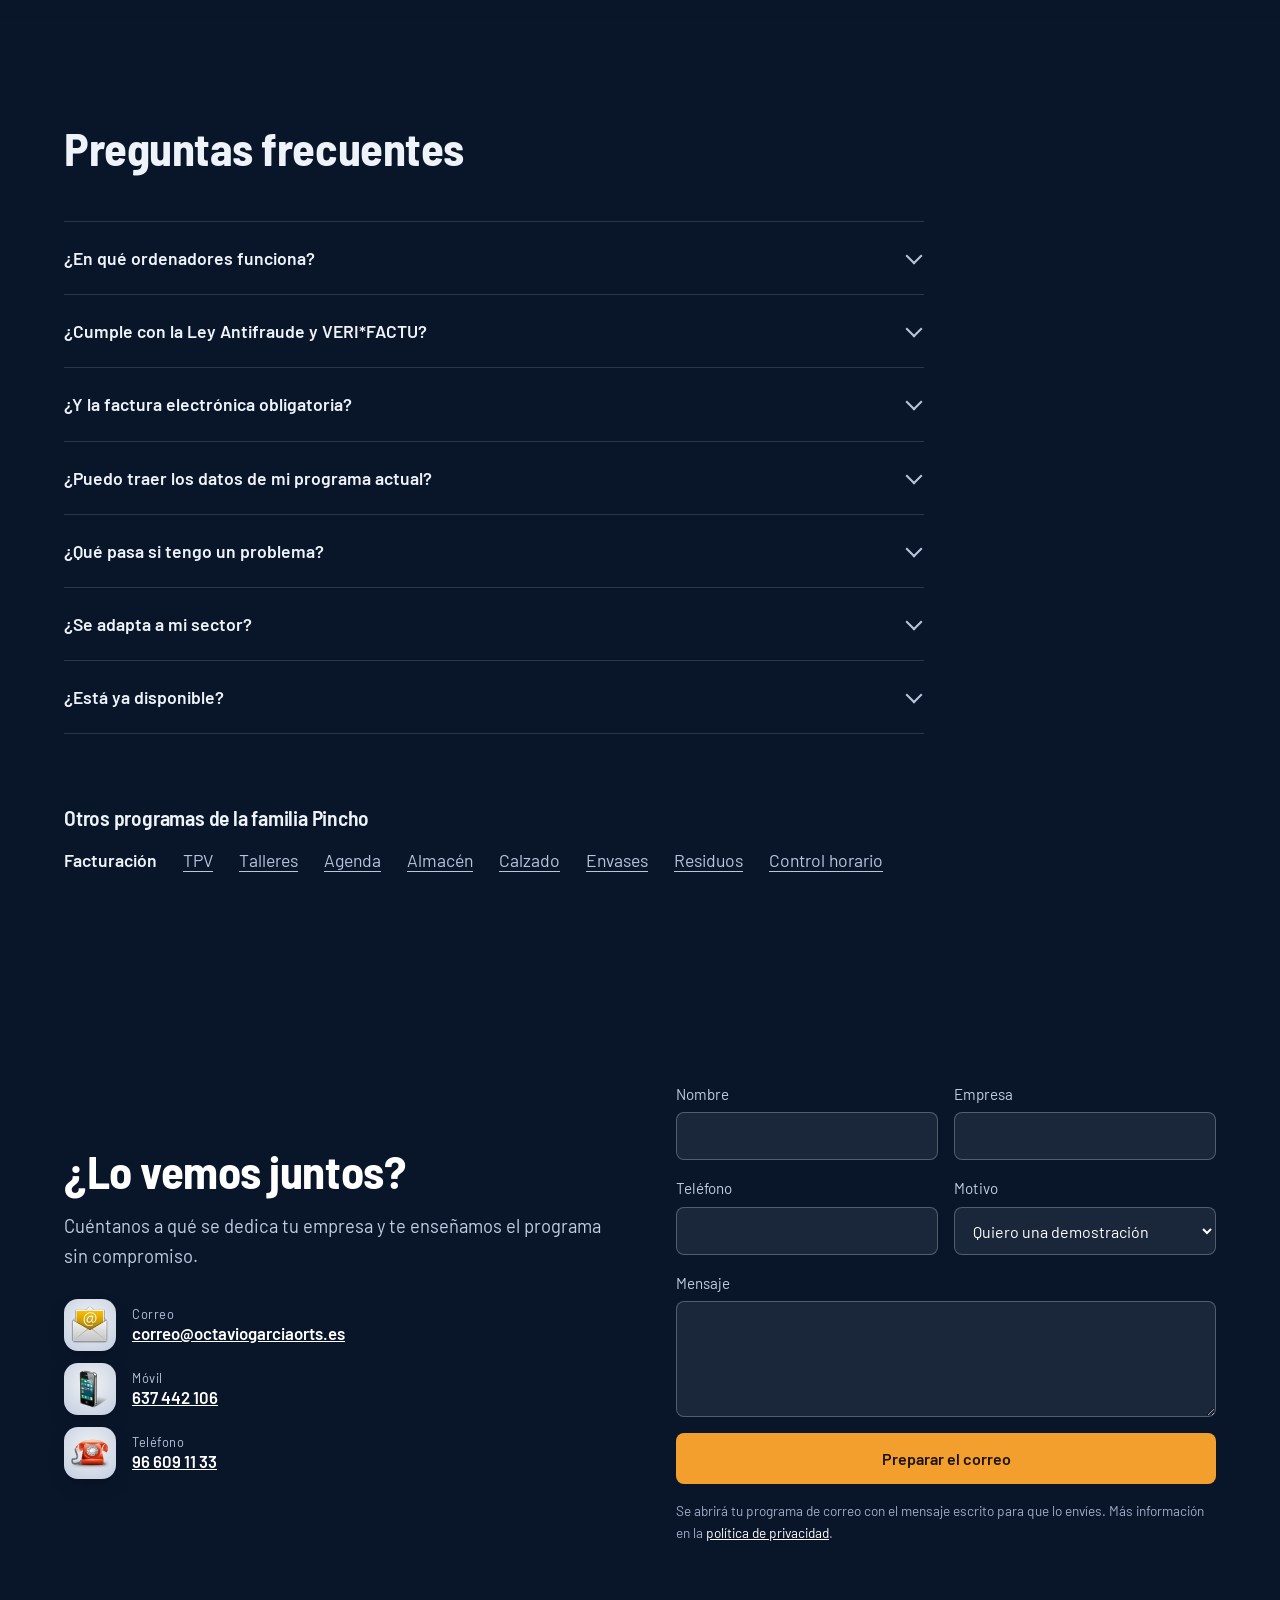
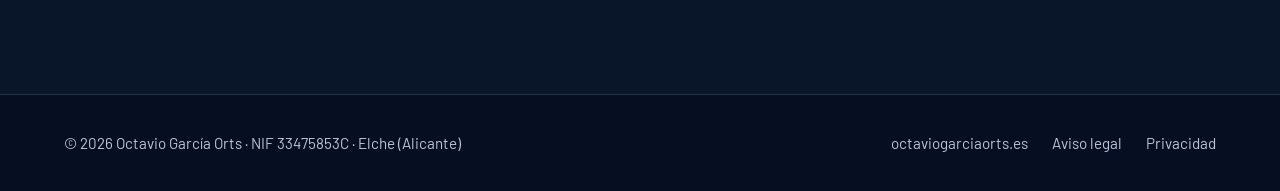
==== commit 083133c9: "Contacto: iconos de correo, móvil y teléfono Co-Authored-By: Claude Opus 5.5 <noreply@anthropic.com>" ====
--- a/index.html
+++ b/index.html
@@ -417,11 +417,11 @@
     <div>
       <h2>¿Lo vemos juntos?</h2>
       <p class="entradilla">Cuéntanos a qué se dedica tu empresa y te enseñamos el programa sin compromiso.</p>
-      <p class="datos-contacto">
-        <a href="mailto:correo@octaviogarciaorts.es">correo@octaviogarciaorts.es</a><br>
-        Móvil <a href="tel:+34637442106">637 442 106</a><br>
-        Teléfono <a href="tel:+34966091133">96 609 11 33</a>
-      </p>
+      <ul class="datos-contacto">
+        <li><img src="img/iconos/correo.webp" alt="" width="64" height="64"><span><small>Correo</small><a href="mailto:correo@octaviogarciaorts.es">correo@octaviogarciaorts.es</a></span></li>
+        <li><img src="img/iconos/movil.webp" alt="" width="64" height="64"><span><small>Móvil</small><a href="tel:+34637442106">637 442 106</a></span></li>
+        <li><img src="img/iconos/telefono.webp" alt="" width="64" height="64"><span><small>Teléfono</small><a href="tel:+34966091133">96 609 11 33</a></span></li>
+      </ul>
     </div>
     <form class="formulario" id="formulario-contacto" data-correo="correo@octaviogarciaorts.es">
       <div class="fila">
--- a/css/estilos.css
+++ b/css/estilos.css
@@ -576,8 +576,17 @@
 .contacto h2 { color: #fff; margin-bottom: 16px; }
 .contacto .entradilla { color: #c3cde3; }
 .contacto a { color: #fff; }
-.datos-contacto { margin-top: 28px; font-size: 1.05rem; }
-.datos-contacto a { font-weight: 600; }
+.datos-contacto { list-style: none; padding: 0; margin: 28px 0 0; display: grid; gap: 12px; font-size: 1.05rem; }
+.datos-contacto li { display: flex; align-items: center; gap: 16px; }
+.datos-contacto img {
+  width: 52px; height: 52px; flex: none; padding: 7px; border-radius: 14px; box-sizing: border-box;
+  background: radial-gradient(circle at 50% 40%, rgba(255,255,255,.95), rgba(214,226,244,.9)); box-shadow: 0 8px 20px -10px rgba(0,0,0,.6);
+  transition: transform .25s cubic-bezier(.3, 1.6, .5, 1);
+}
+.datos-contacto li:hover img { transform: translateY(-2px) rotate(-6deg) scale(1.06); }
+.datos-contacto span { display: flex; flex-direction: column; line-height: 1.3; min-width: 0; }
+.datos-contacto small { font-size: .8rem; color: var(--texto-2); letter-spacing: .04em; }
+.datos-contacto a { font-weight: 600; overflow-wrap: anywhere; }
 .formulario { display: grid; gap: 16px; }
 .formulario label { display: grid; gap: 6px; font-size: .95rem; color: #c3cde3; }
 .formulario input, .formulario select, .formulario textarea {
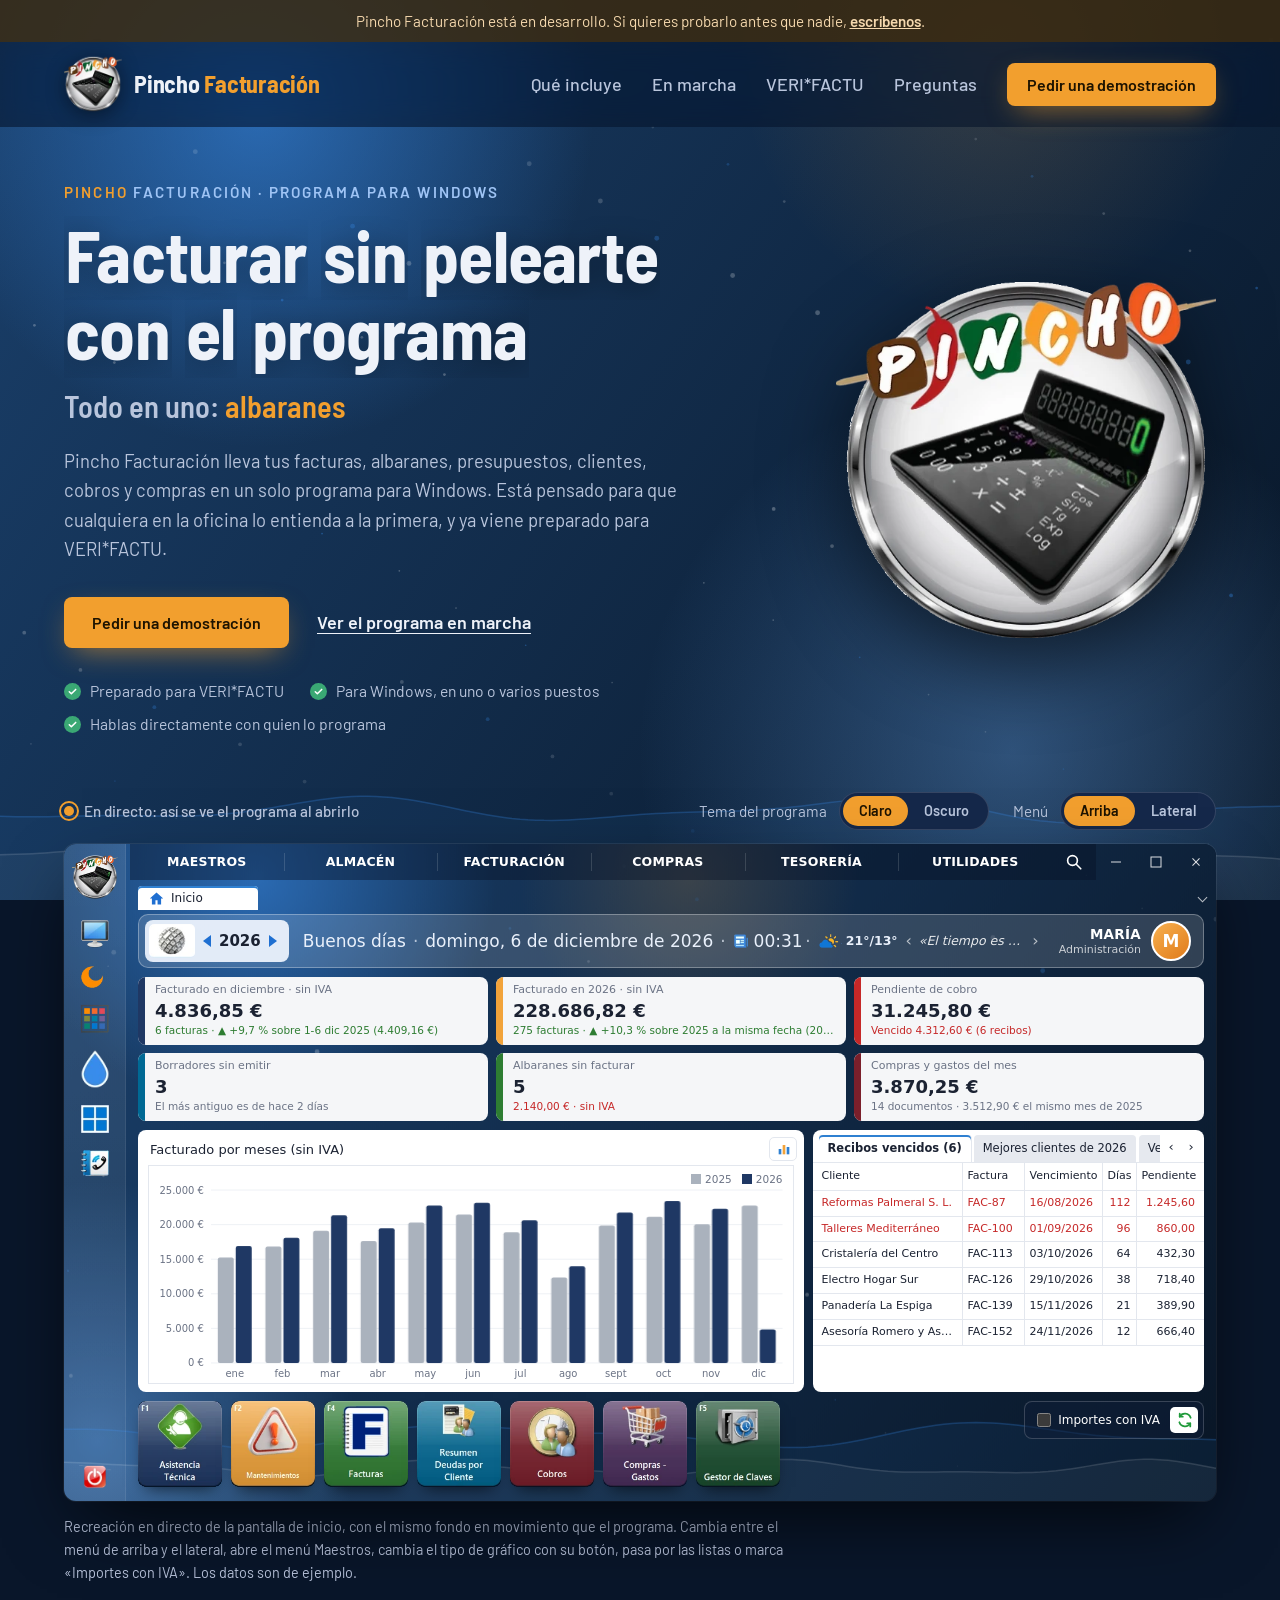
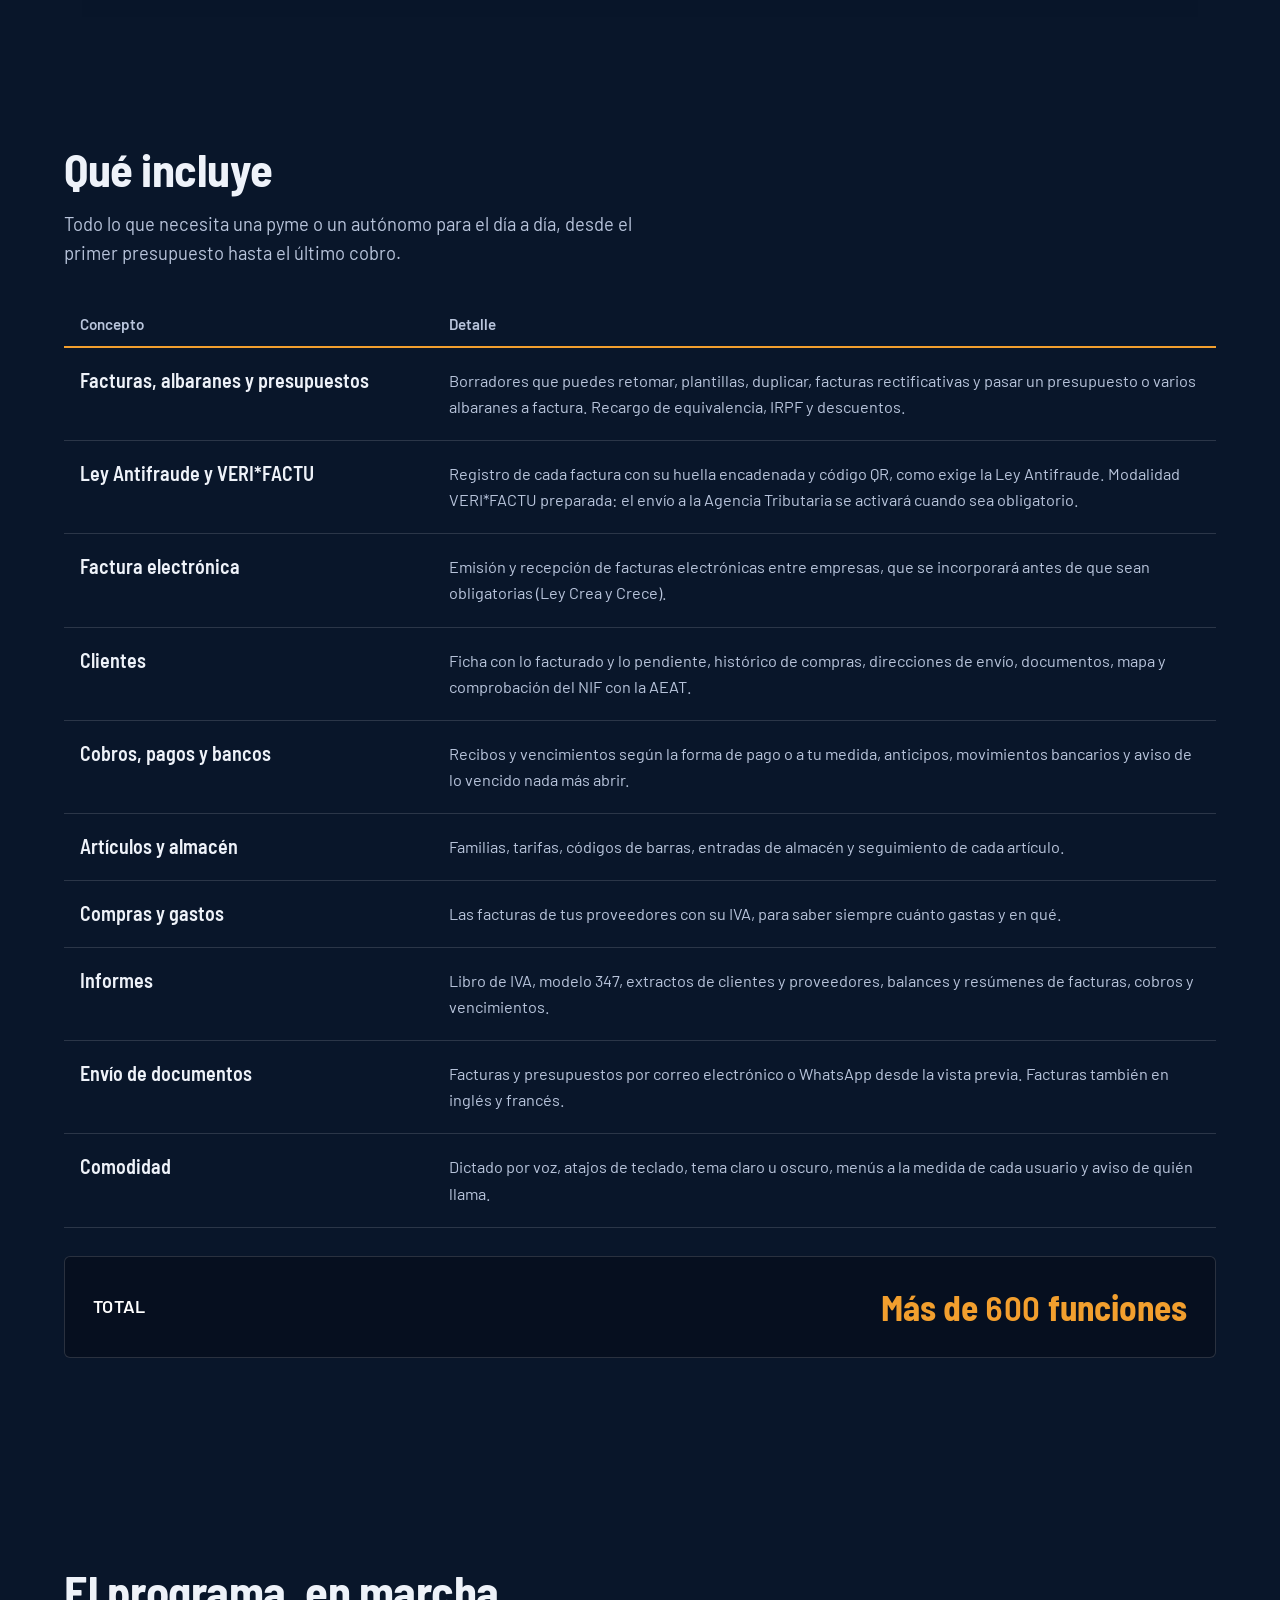
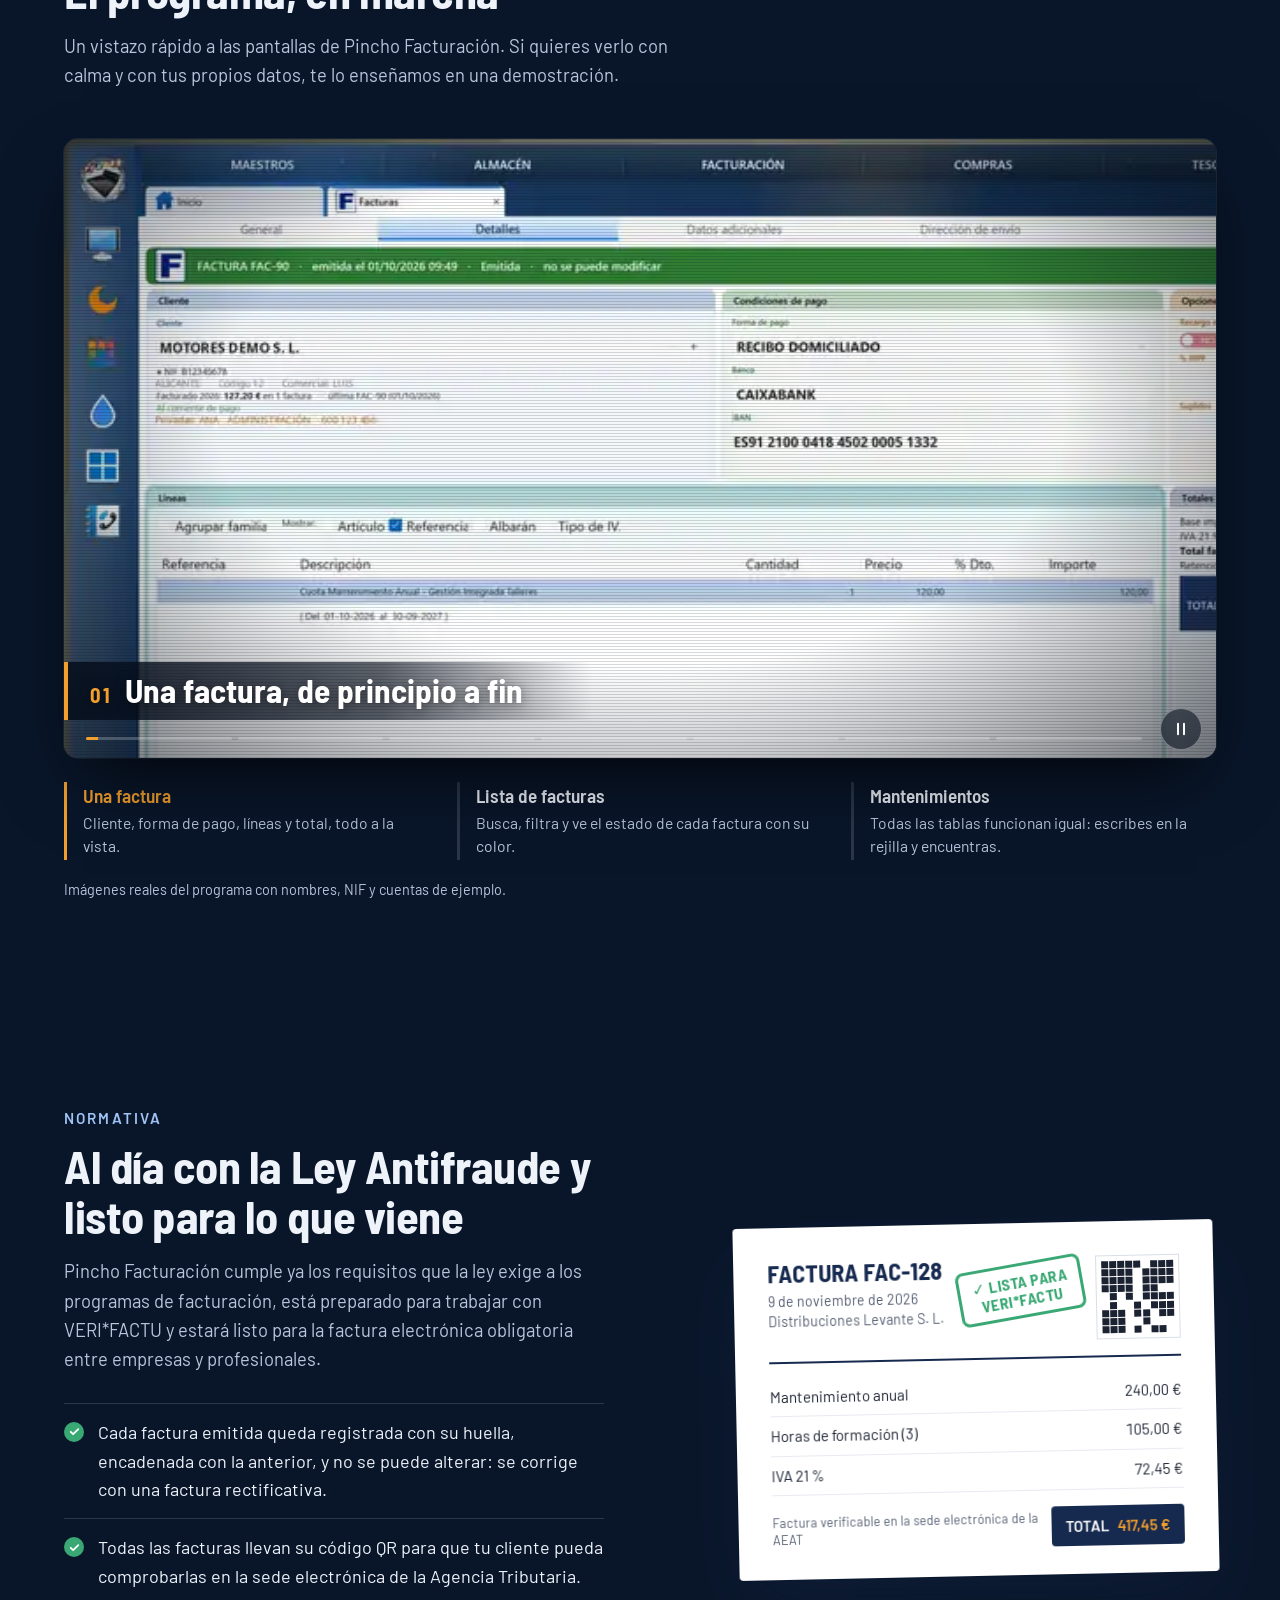
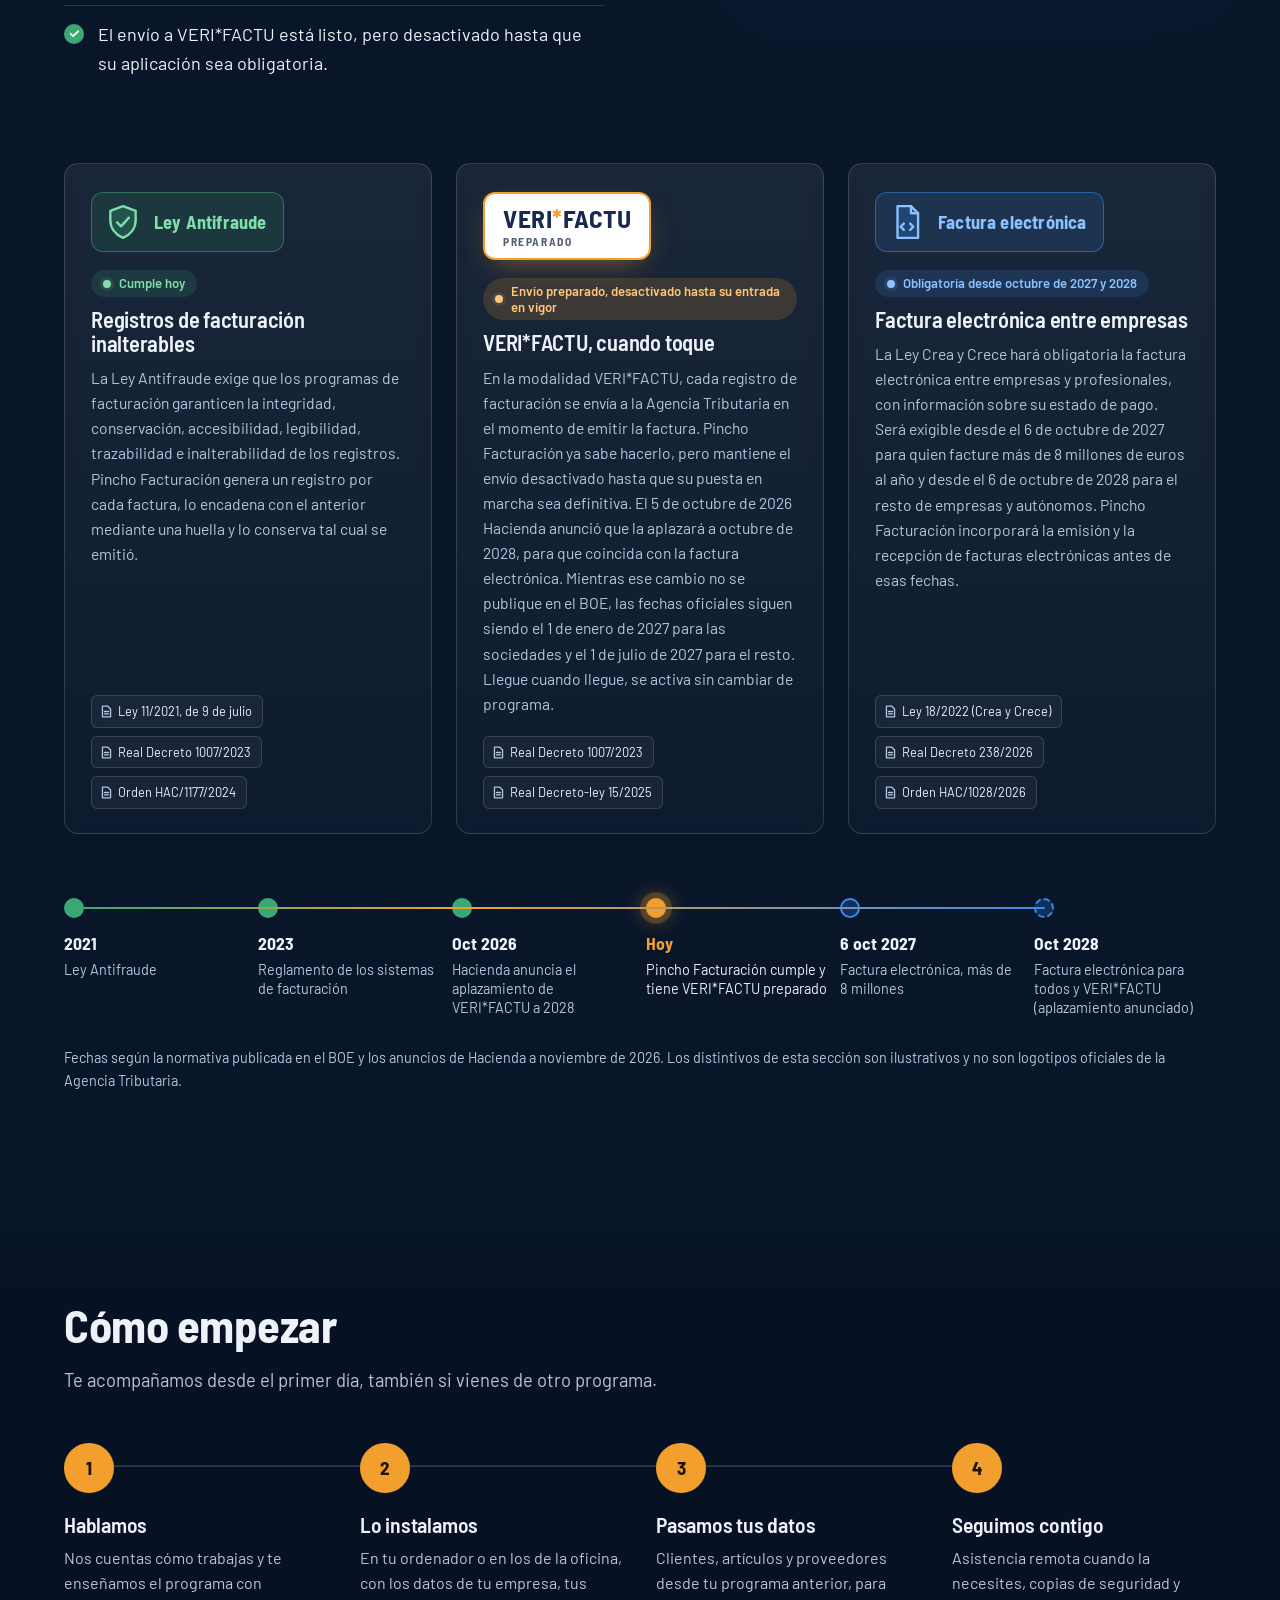
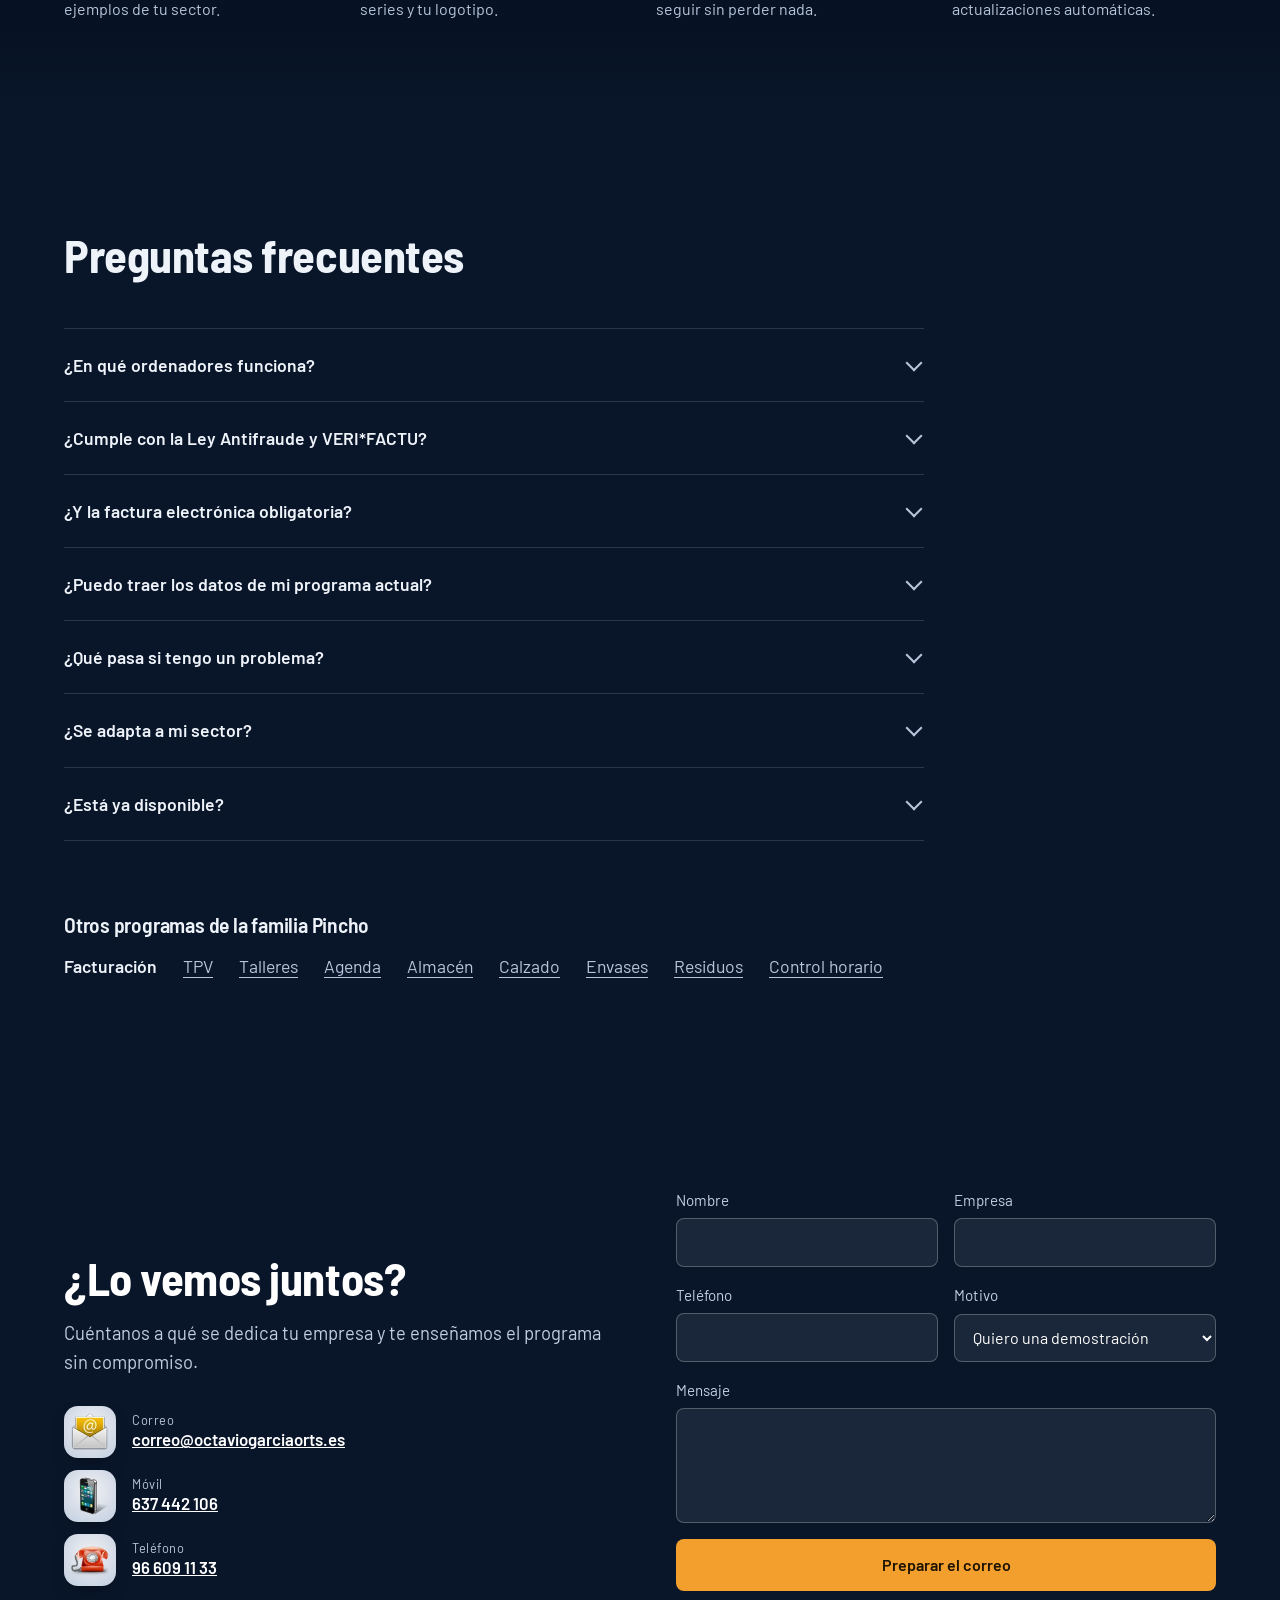
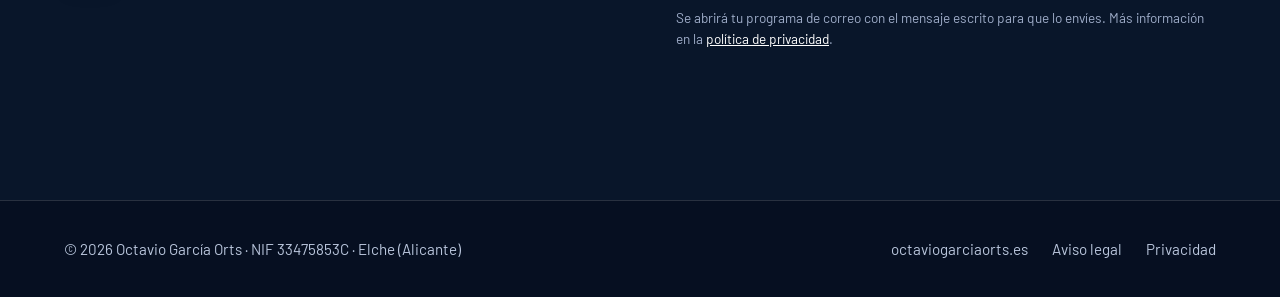
==== commit 47d1b4c0: "Normativa: VERI*FACTU con el aplazamiento a octubre de 2028 anunciado por Hacienda (pendiente del BO" ====
--- a/index.html
+++ b/index.html
@@ -328,7 +328,7 @@
         </div>
         <p class="estado listo">Envío preparado, desactivado hasta su entrada en vigor</p>
         <h3>VERI*FACTU, cuando toque</h3>
-        <p>En la modalidad VERI*FACTU, cada registro de facturación se envía a la Agencia Tributaria en el momento de emitir la factura. Pincho Facturación ya sabe hacerlo, pero mantiene el envío desactivado hasta que la obligación sea de aplicación: el 1 de enero de 2027 para los contribuyentes del Impuesto sobre Sociedades y el 1 de julio de 2027 para el resto. Llegado el día, se activa sin cambiar de programa.</p>
+        <p>En la modalidad VERI*FACTU, cada registro de facturación se envía a la Agencia Tributaria en el momento de emitir la factura. Pincho Facturación ya sabe hacerlo, pero mantiene el envío desactivado hasta que su puesta en marcha sea definitiva. El 5 de octubre de 2026 Hacienda anunció que la aplazará a octubre de 2028, para que coincida con la factura electrónica. Mientras ese cambio no se publique en el BOE, las fechas oficiales siguen siendo el 1 de enero de 2027 para las sociedades y el 1 de julio de 2027 para el resto. Llegue cuando llegue, se activa sin cambiar de programa.</p>
         <p class="leyes">
           <a href="https://www.boe.es/eli/es/rd/2023/12/05/1007" target="_blank" rel="noopener">Real Decreto 1007/2023</a>
           <a href="https://www.boe.es/eli/es/rdl/2025/12/02/15" target="_blank" rel="noopener">Real Decreto-ley 15/2025</a>
@@ -353,13 +353,12 @@
     <ol class="calendario" data-al-ver aria-label="Calendario de la normativa">
       <li class="pasado"><time>2021</time><span>Ley Antifraude</span></li>
       <li class="pasado"><time>2023</time><span>Reglamento de los sistemas de facturación</span></li>
+      <li class="pasado"><time>Oct 2026</time><span>Hacienda anuncia el aplazamiento de VERI*FACTU a 2028</span></li>
       <li class="hoy"><time>Hoy</time><span>Pincho Facturación cumple y tiene VERI*FACTU preparado</span></li>
-      <li><time>1 ene 2027</time><span>VERI*FACTU para sociedades</span></li>
-      <li><time>1 jul 2027</time><span>VERI*FACTU para el resto</span></li>
       <li><time>6 oct 2027</time><span>Factura electrónica, más de 8 millones</span></li>
-      <li><time>6 oct 2028</time><span>Factura electrónica para todos</span></li>
+      <li class="previsto"><time>Oct 2028</time><span>Factura electrónica para todos y VERI*FACTU (aplazamiento anunciado)</span></li>
     </ol>
-    <p class="nota">Fechas según la normativa publicada en el BOE a noviembre de 2026. Los distintivos de esta sección son ilustrativos y no son logotipos oficiales de la Agencia Tributaria.</p>
+    <p class="nota">Fechas según la normativa publicada en el BOE y los anuncios de Hacienda a noviembre de 2026. Los distintivos de esta sección son ilustrativos y no son logotipos oficiales de la Agencia Tributaria.</p>
   </div>
 </section>
 
@@ -385,7 +384,7 @@
     <div class="cabecera"><h2>Preguntas frecuentes</h2></div>
     <div class="preguntas">
       <details><summary>¿En qué ordenadores funciona?</summary><p>En ordenadores con Windows 10 o Windows 11. Puede trabajar en un solo equipo o en varios a la vez dentro de la oficina, compartiendo los mismos datos.</p></details>
-      <details><summary>¿Cumple con la Ley Antifraude y VERI*FACTU?</summary><p>Sí. Cumple los requisitos del Reglamento de los sistemas informáticos de facturación (Real Decreto 1007/2023): cada factura queda registrada con su huella encadenada y su código QR, y no se puede alterar una vez emitida. La modalidad VERI*FACTU está preparada, y el envío automático a la Agencia Tributaria se activará cuando su aplicación sea obligatoria, en 2027 según el calendario actual.</p></details>
+      <details><summary>¿Cumple con la Ley Antifraude y VERI*FACTU?</summary><p>Sí. Cumple los requisitos del Reglamento de los sistemas informáticos de facturación (Real Decreto 1007/2023): cada factura queda registrada con su huella encadenada y su código QR, y no se puede alterar una vez emitida. La modalidad VERI*FACTU está preparada, y el envío automático a la Agencia Tributaria se activará cuando sea obligatorio. Hoy la norma lo fija en 2027, pero Hacienda ha anunciado que lo retrasará a octubre de 2028 para hacerlo coincidir con la factura electrónica.</p></details>
       <details><summary>¿Y la factura electrónica obligatoria?</summary><p>La Ley Crea y Crece y el Real Decreto 238/2026 la hacen obligatoria entre empresas y profesionales: desde el 6 de octubre de 2027 si facturas más de 8 millones de euros al año y desde el 6 de octubre de 2028 en los demás casos. Pincho Facturación incorporará la emisión y recepción de facturas electrónicas antes de esas fechas, sin que tengas que cambiar de programa.</p></details>
       <details><summary>¿Puedo traer los datos de mi programa actual?</summary><p>Sí. Estudiamos tu caso y pasamos clientes, proveedores, artículos y, si se puede, el histórico de facturas.</p></details>
       <details><summary>¿Qué pasa si tengo un problema?</summary><p>Te atendemos por teléfono o por correo y, si hace falta, nos conectamos a tu ordenador en remoto, siempre con tu permiso, para resolverlo al momento.</p></details>
--- a/css/estilos.css
+++ b/css/estilos.css
@@ -489,9 +489,9 @@
 
 /* Calendario: una línea que se dibuja y puntos que se encienden */
 .calendario {
-  list-style: none; padding: 0; margin: 64px 0 0; display: grid; grid-template-columns: repeat(7, 1fr); gap: 12px; position: relative;
-}
-.calendario::before, .calendario::after { content: ""; position: absolute; top: 9px; left: 9px; right: calc((100% - 72px) / 7 - 11px); height: 2px; border-radius: 2px; }
+  list-style: none; padding: 0; margin: 64px 0 0; display: grid; grid-template-columns: repeat(6, 1fr); gap: 12px; position: relative;
+}
+.calendario::before, .calendario::after { content: ""; position: absolute; top: 9px; left: 9px; right: calc((100% - 60px) / 6 - 11px); height: 2px; border-radius: 2px; }
 .calendario::before { background: var(--linea); }
 .calendario::after {
   background: linear-gradient(90deg, var(--verde), var(--naranja) 40%, var(--azul-vivo)); transform-origin: left center;
@@ -508,6 +508,7 @@
 .calendario.visto li.pasado::before { border-color: var(--verde); background: var(--verde); }
 .calendario.visto li.hoy::before { border-color: var(--naranja); background: var(--naranja); box-shadow: 0 0 0 6px rgba(242, 159, 46, .22), 0 0 22px rgba(242, 159, 46, .7); }
 .calendario li.hoy time { color: var(--naranja); }
+.calendario.visto li.previsto::before { border-style: dashed; border-width: 2.5px; background: #12305c; }
 .calendario li.hoy span { color: var(--texto); }
 .calendario.visto li::before { animation: encender .45s cubic-bezier(.3, 1.6, .5, 1) both; }
 .calendario.visto li:nth-child(1)::before { transition-delay: .1s; animation-delay: .1s; }
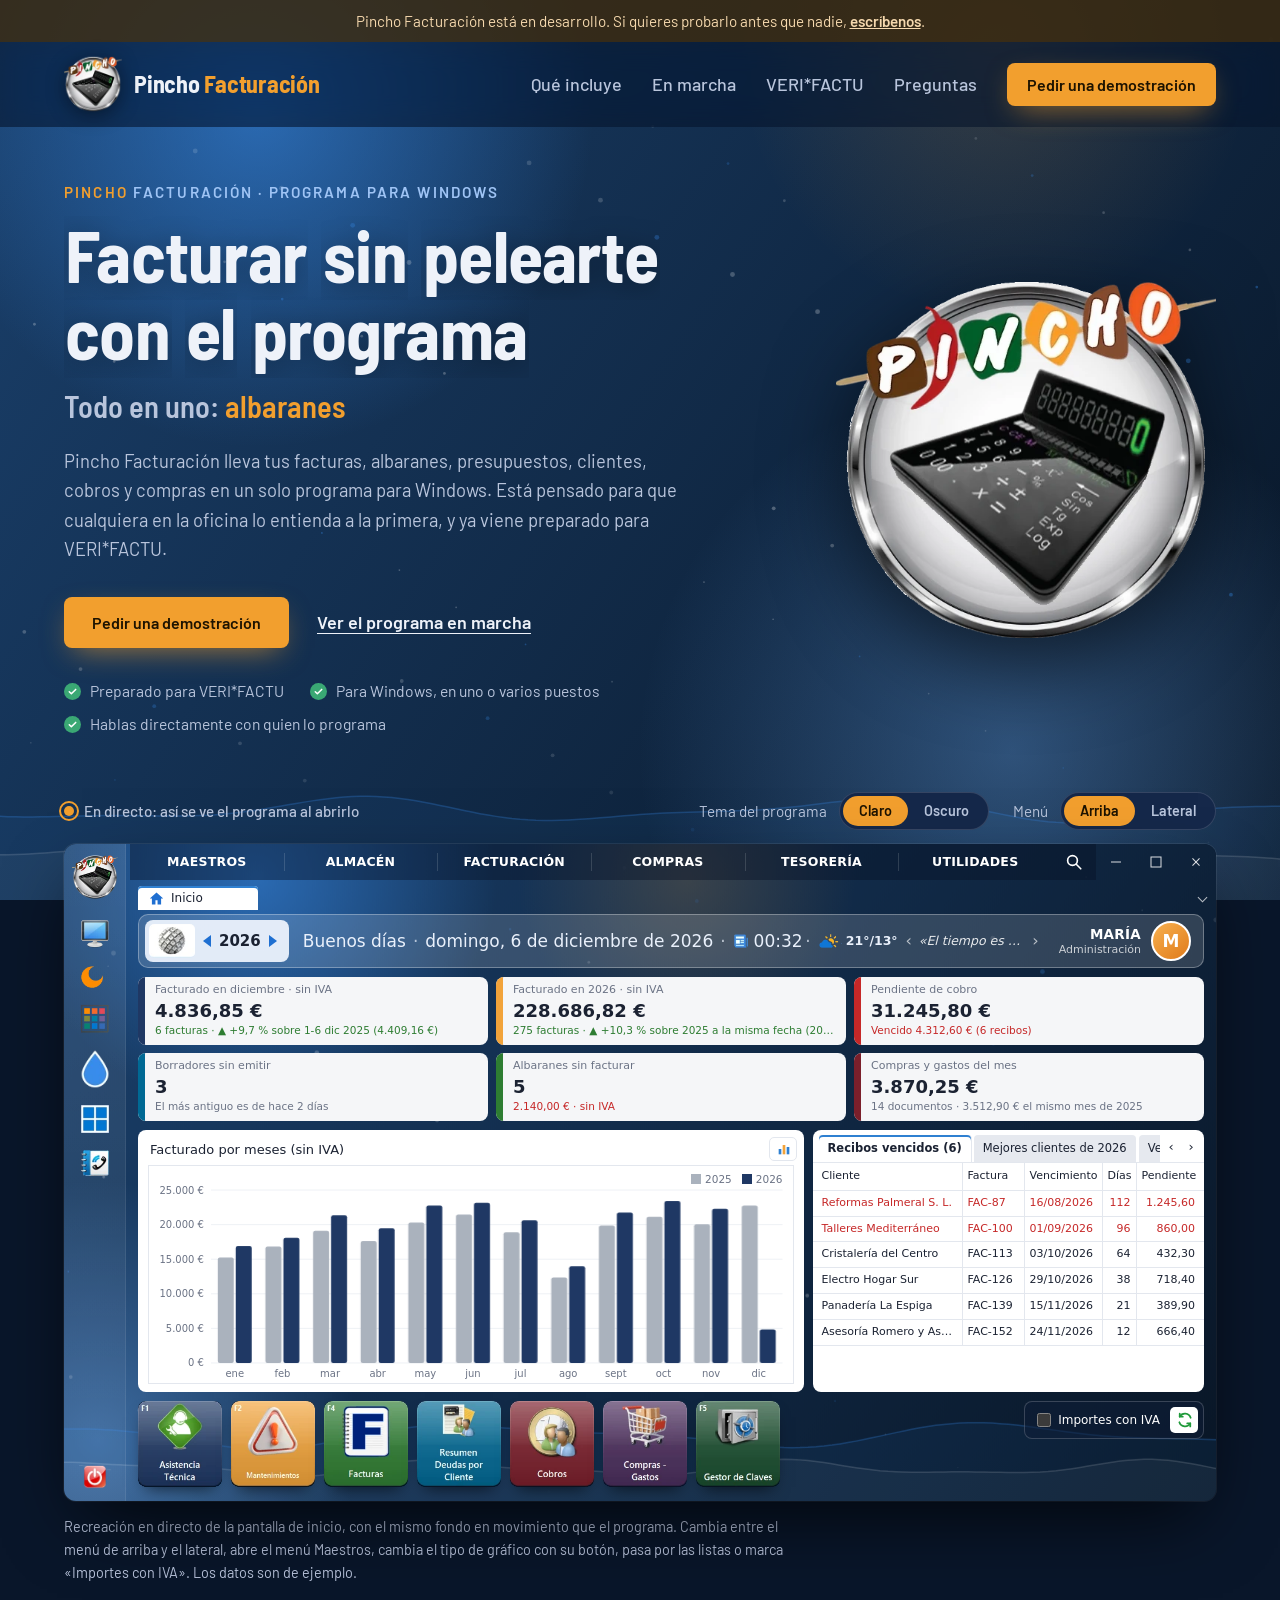
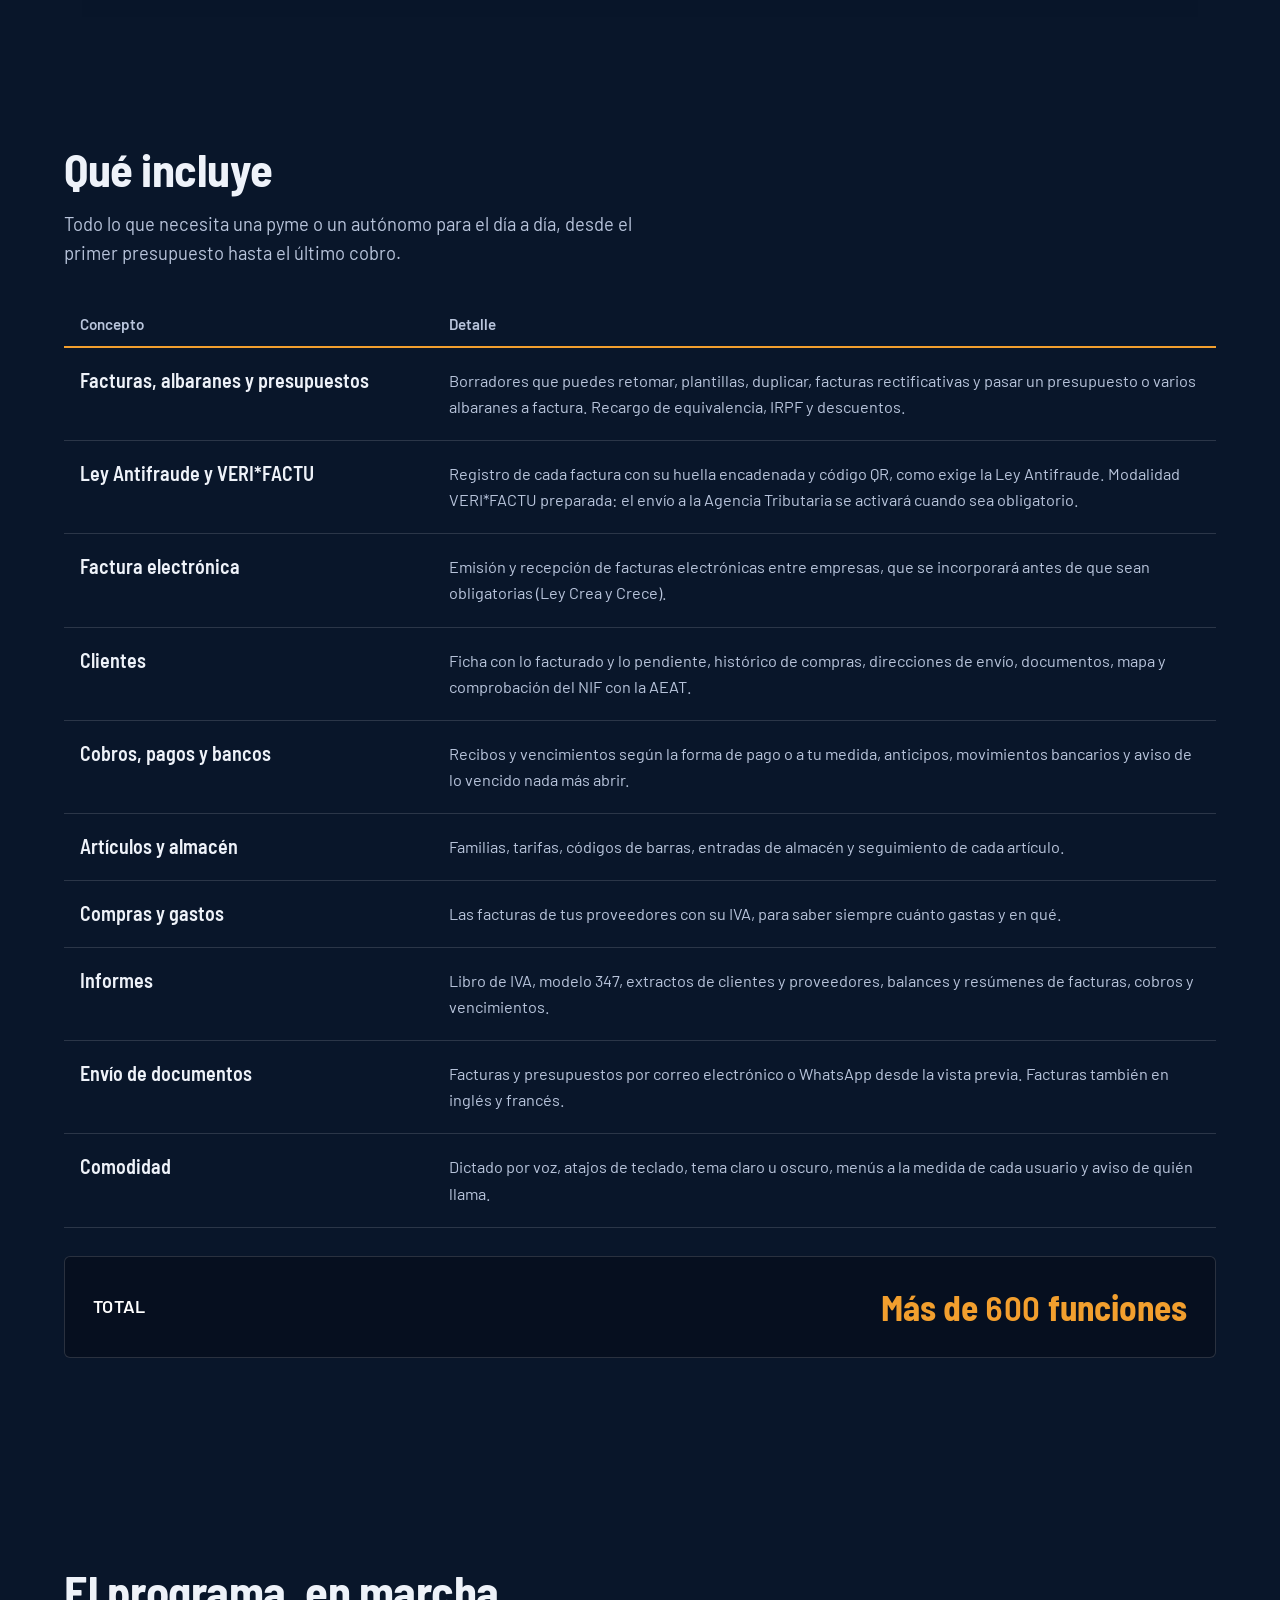
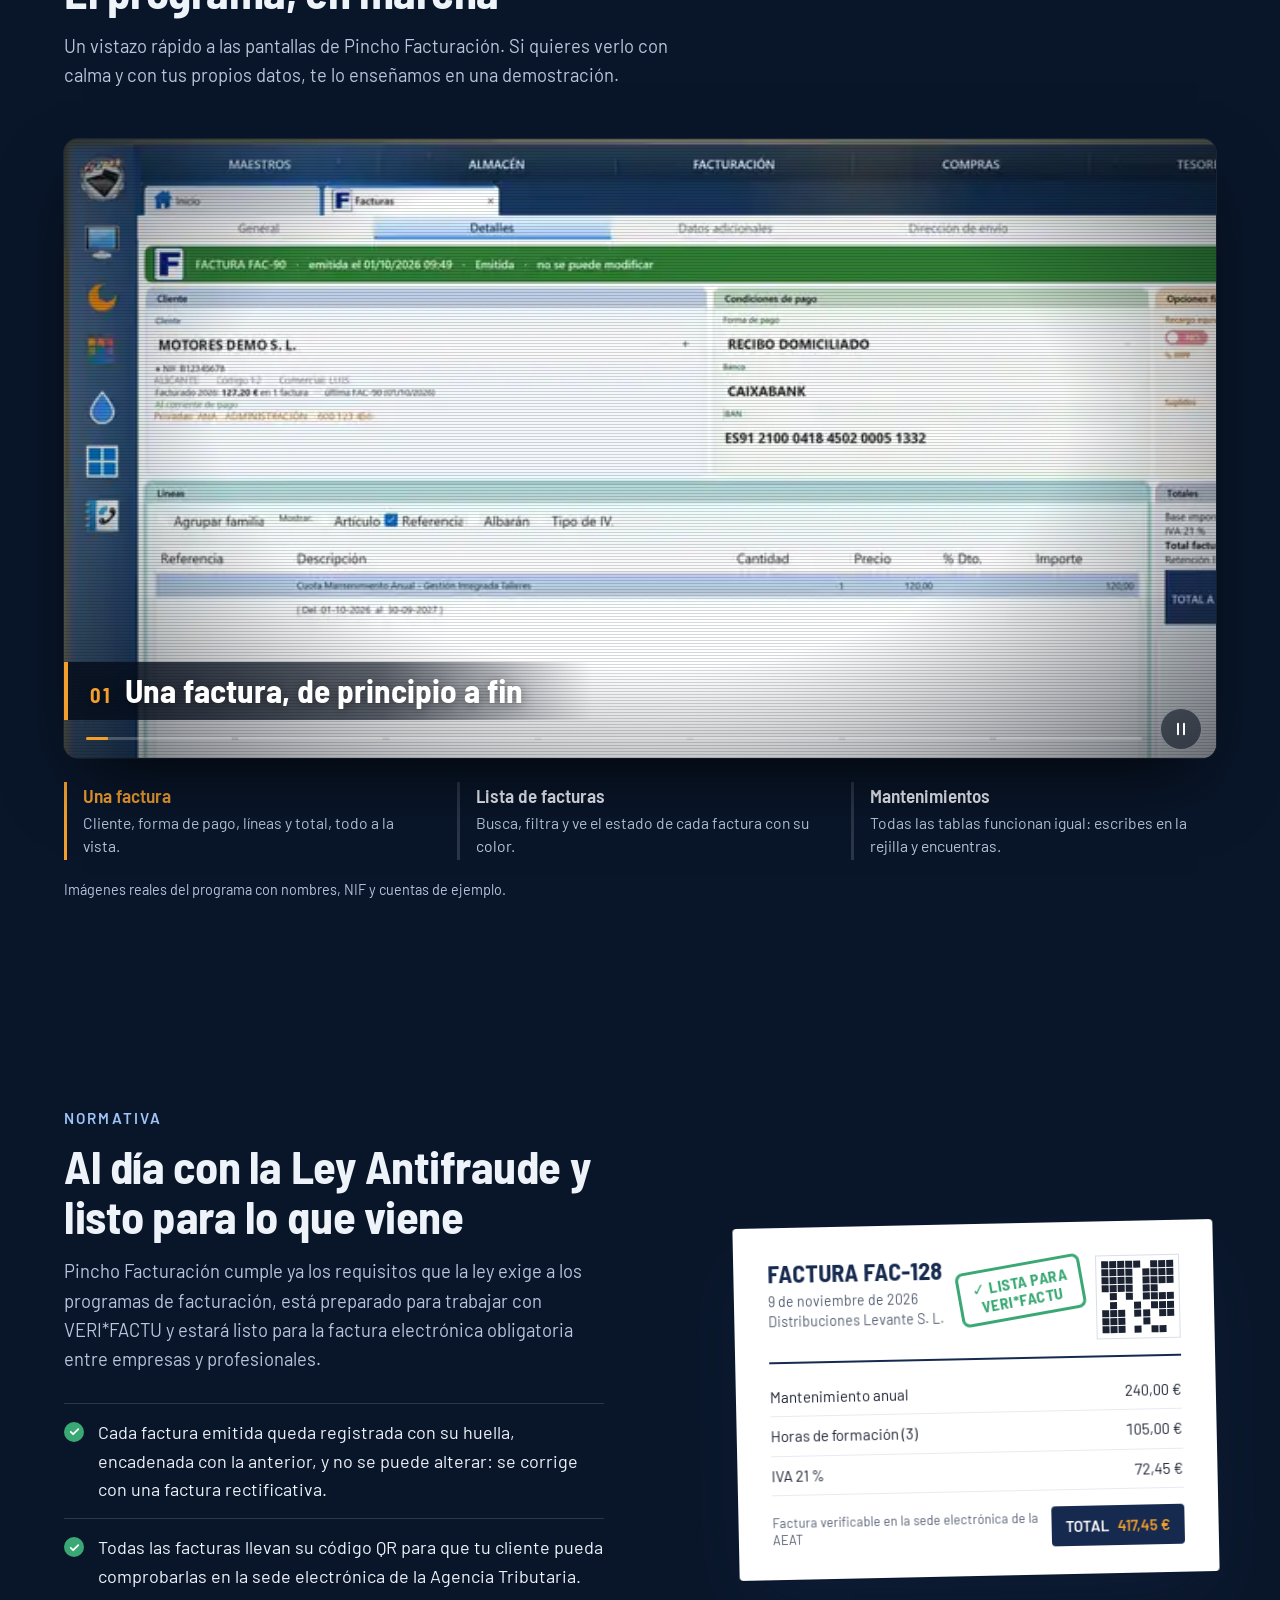
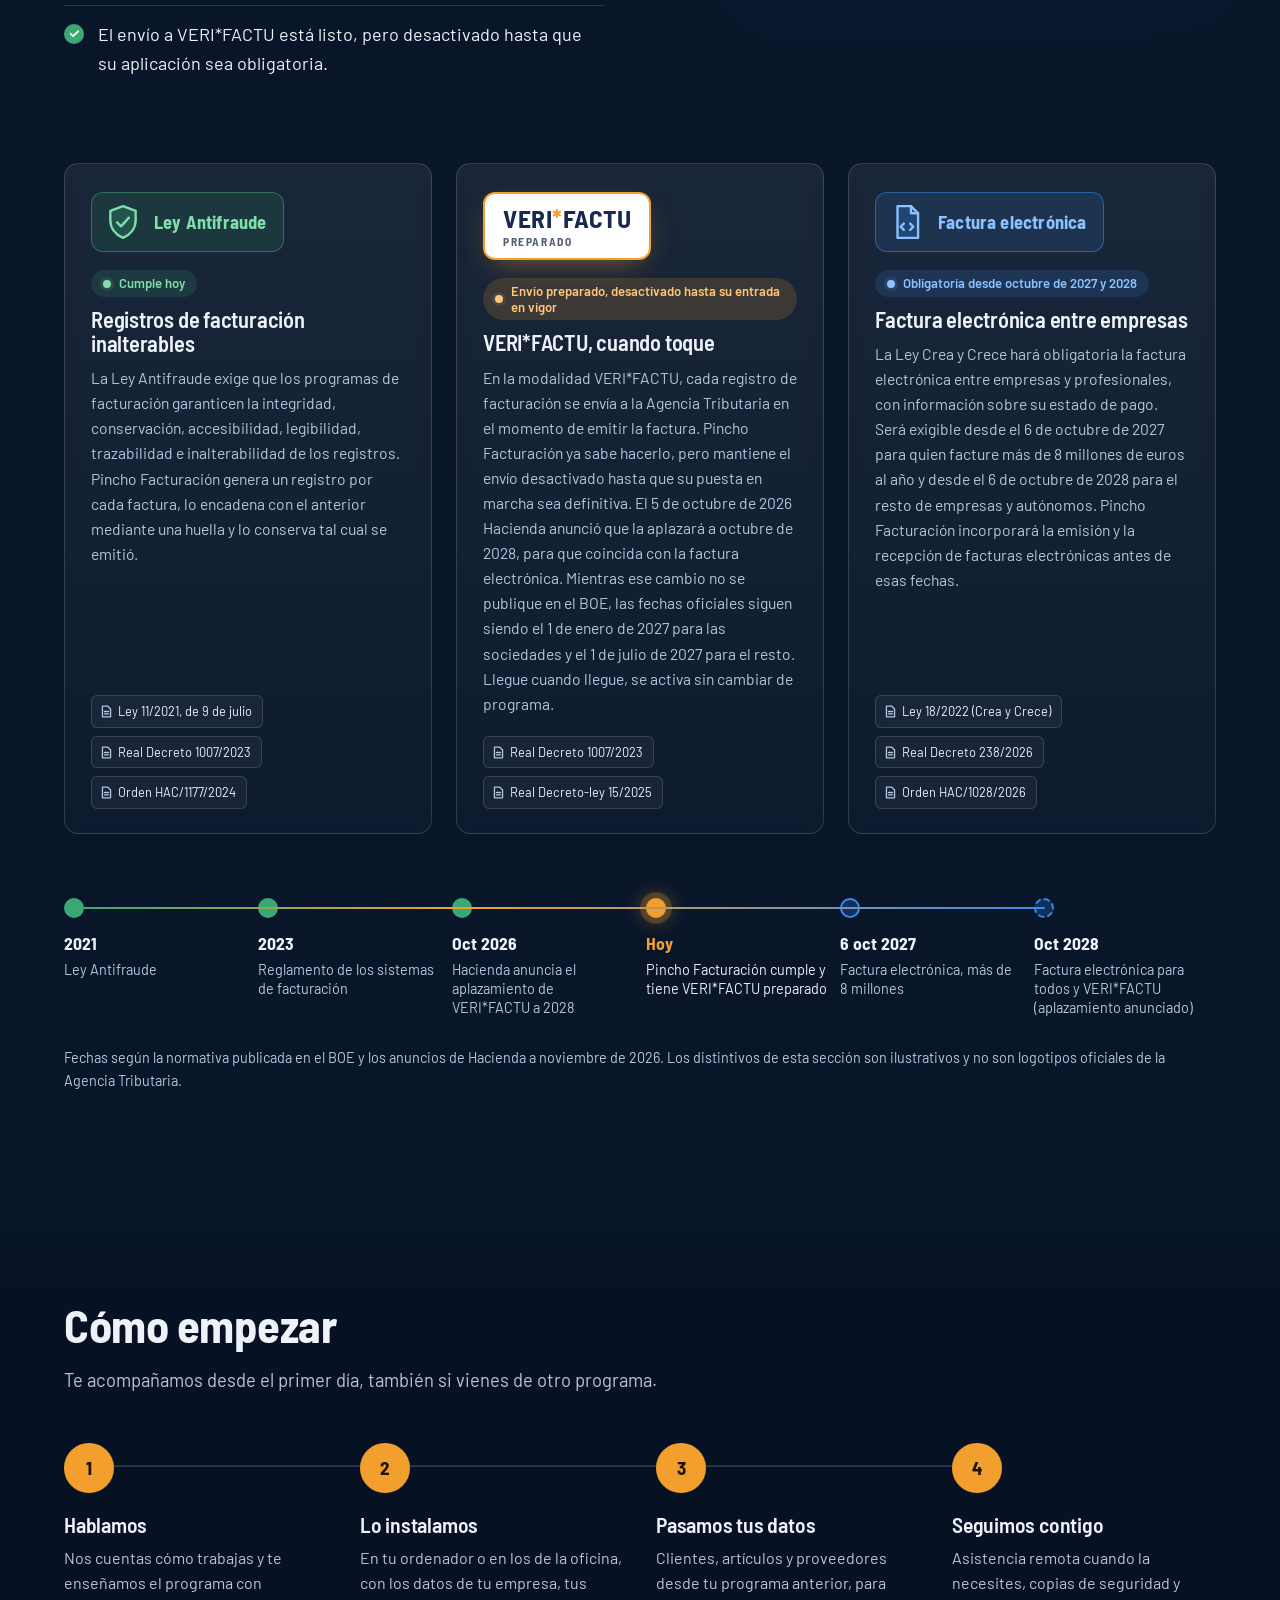
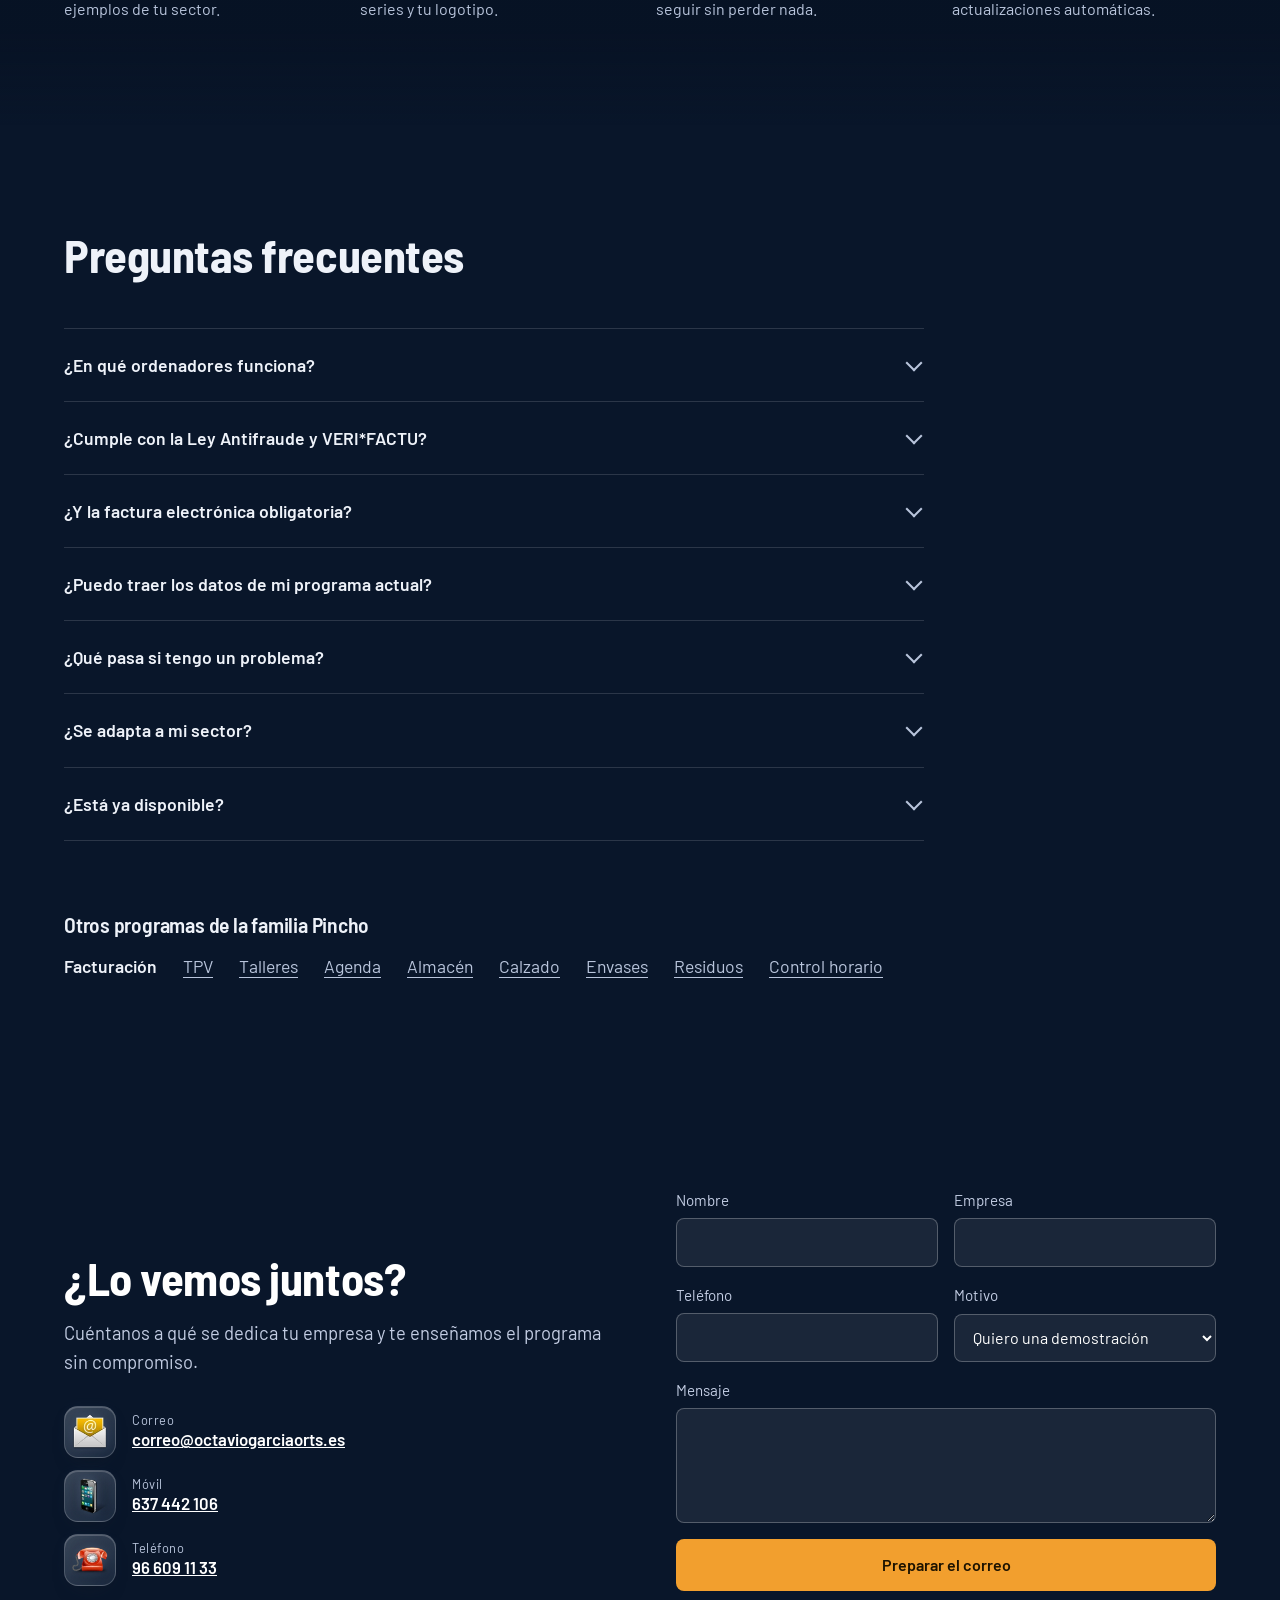
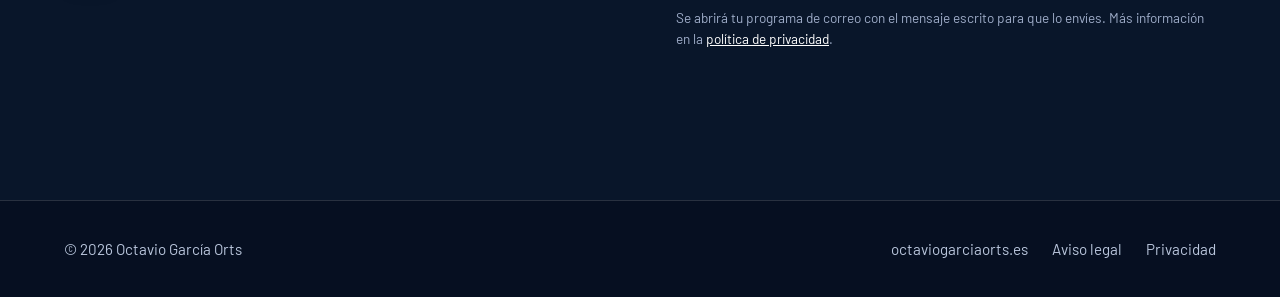
==== commit 02b8200d: "Pie: solo el nombre (NIF y domicilio quedan en el aviso legal) Co-Authored-By: Claude Opus 5.5 <nore" ====
--- a/index.html
+++ b/index.html
@@ -444,7 +444,7 @@
 
 <footer class="pie">
   <div class="contenedor">
-    <div>© <span id="anio">2026</span> Octavio García Orts · NIF 33475853C · Elche (Alicante)</div>
+    <div>© <span id="anio">2026</span> Octavio García Orts</div>
     <nav aria-label="Legal">
       <a href="https://octaviogarciaorts.es">octaviogarciaorts.es</a>
       <a href="aviso-legal.html">Aviso legal</a>
--- a/css/estilos.css
+++ b/css/estilos.css
@@ -581,7 +581,10 @@
 .datos-contacto li { display: flex; align-items: center; gap: 16px; }
 .datos-contacto img {
   width: 52px; height: 52px; flex: none; padding: 7px; border-radius: 14px; box-sizing: border-box;
-  background: radial-gradient(circle at 50% 40%, rgba(255,255,255,.95), rgba(214,226,244,.9)); box-shadow: 0 8px 20px -10px rgba(0,0,0,.6);
+  background: linear-gradient(145deg, rgba(255,255,255,.16), rgba(255,255,255,.04)); border: 1px solid rgba(255,255,255,.2);
+  -webkit-backdrop-filter: blur(8px); backdrop-filter: blur(8px);
+  box-shadow: inset 0 1px 0 rgba(255,255,255,.18), 0 8px 20px -12px rgba(0,0,0,.6);
+  filter: drop-shadow(0 0 5px rgba(160, 200, 255, .22));
   transition: transform .25s cubic-bezier(.3, 1.6, .5, 1);
 }
 .datos-contacto li:hover img { transform: translateY(-2px) rotate(-6deg) scale(1.06); }
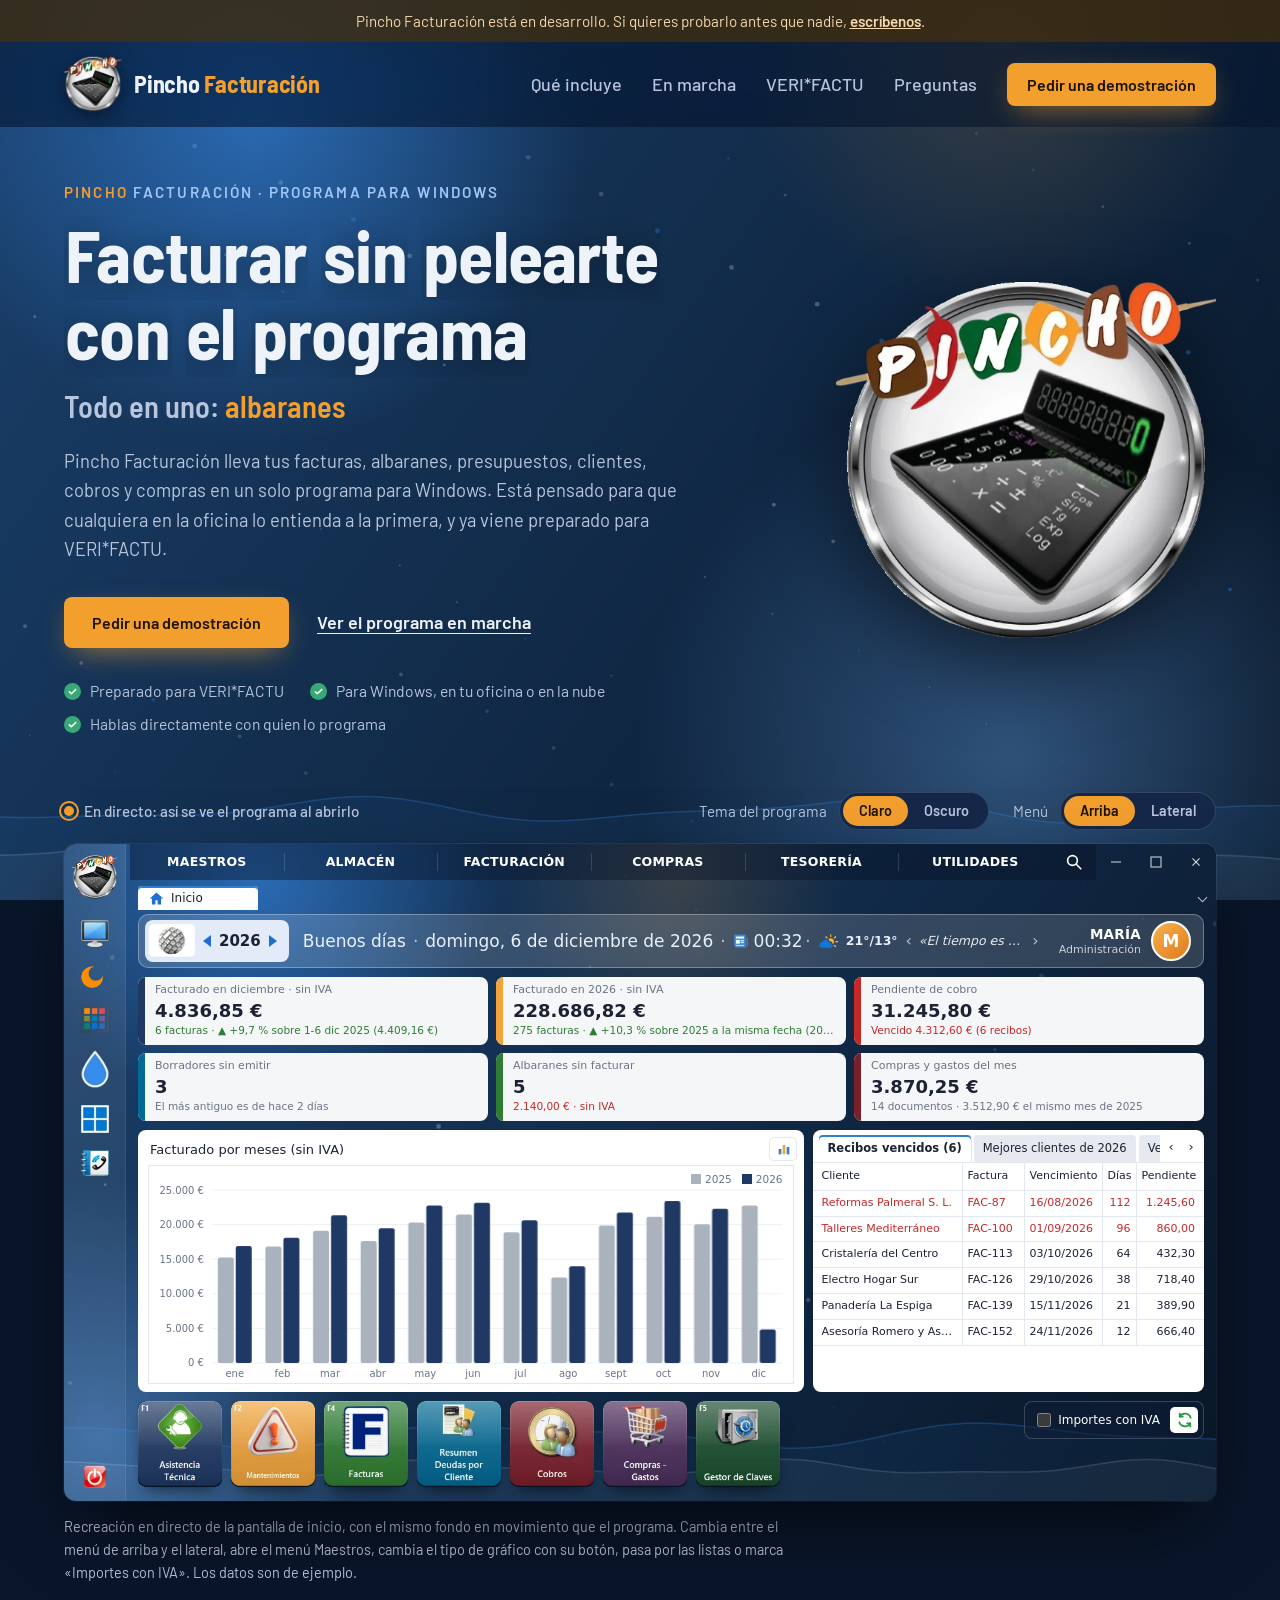
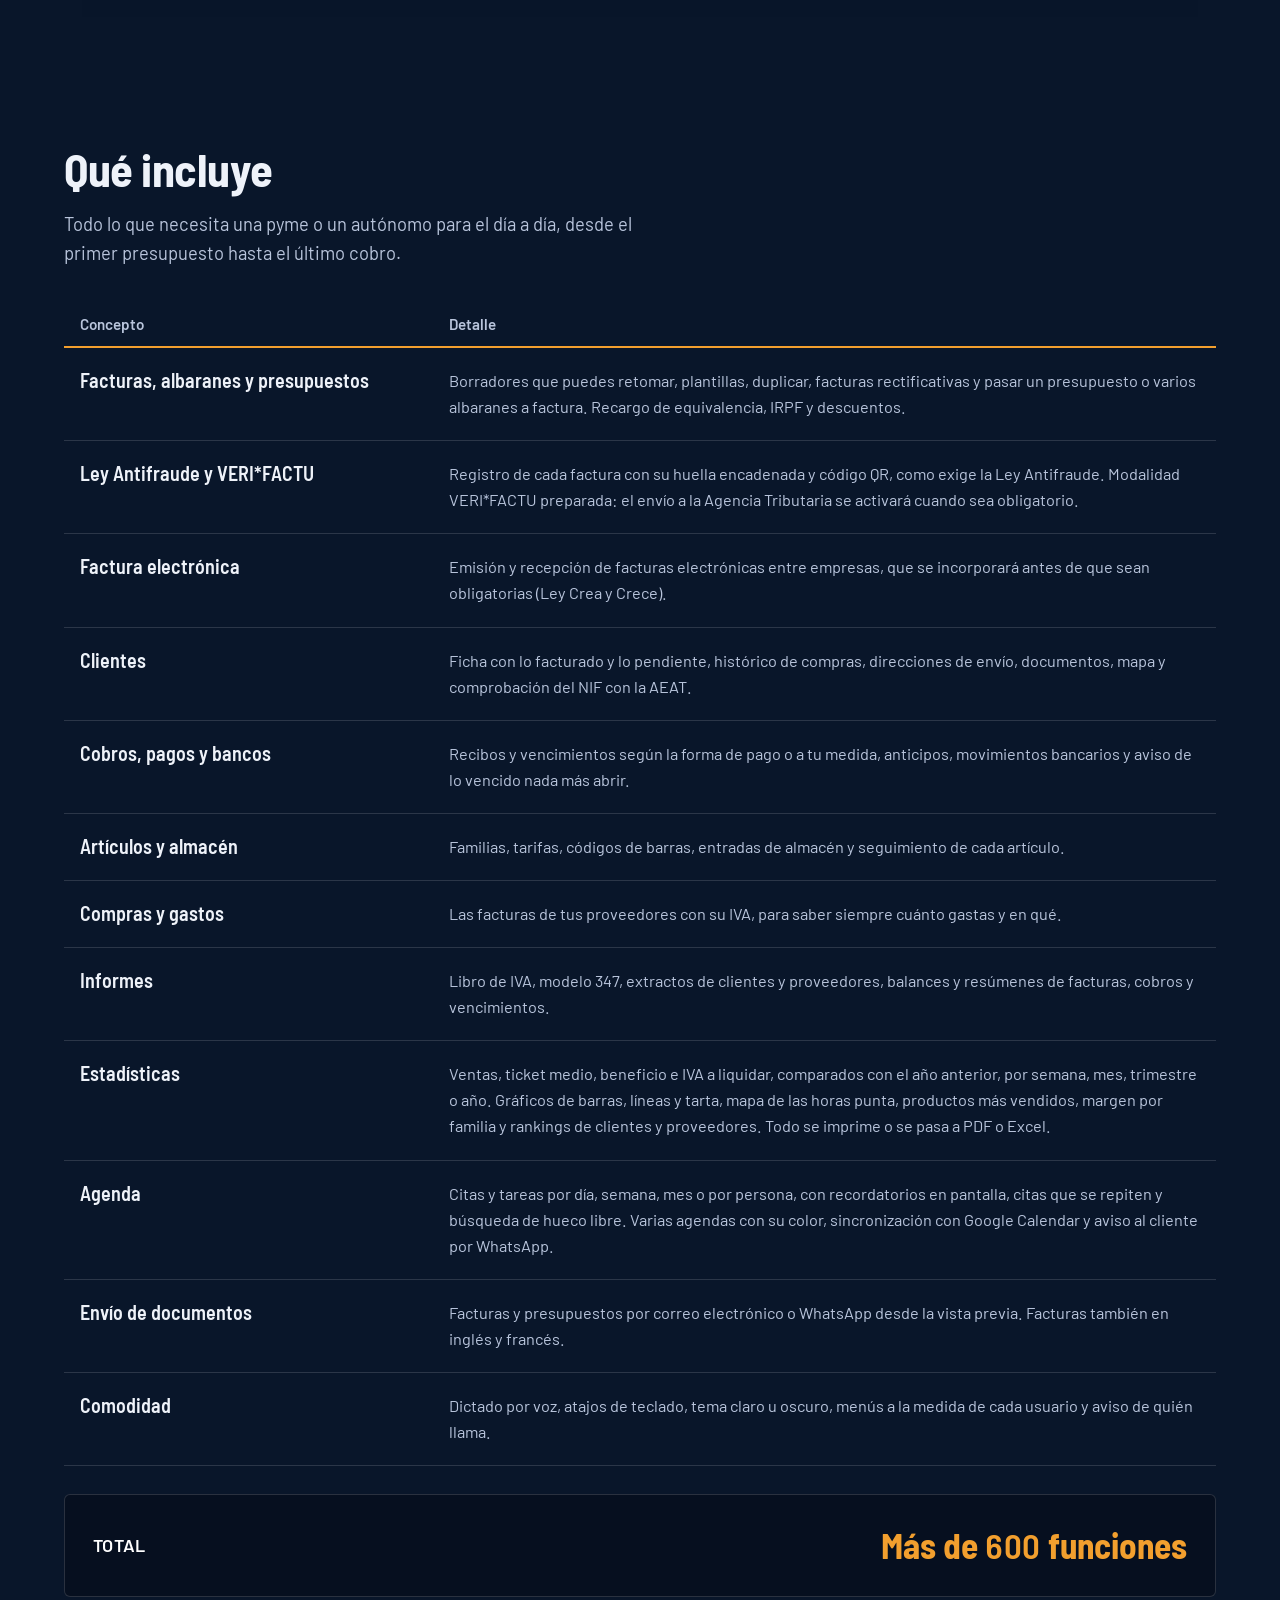
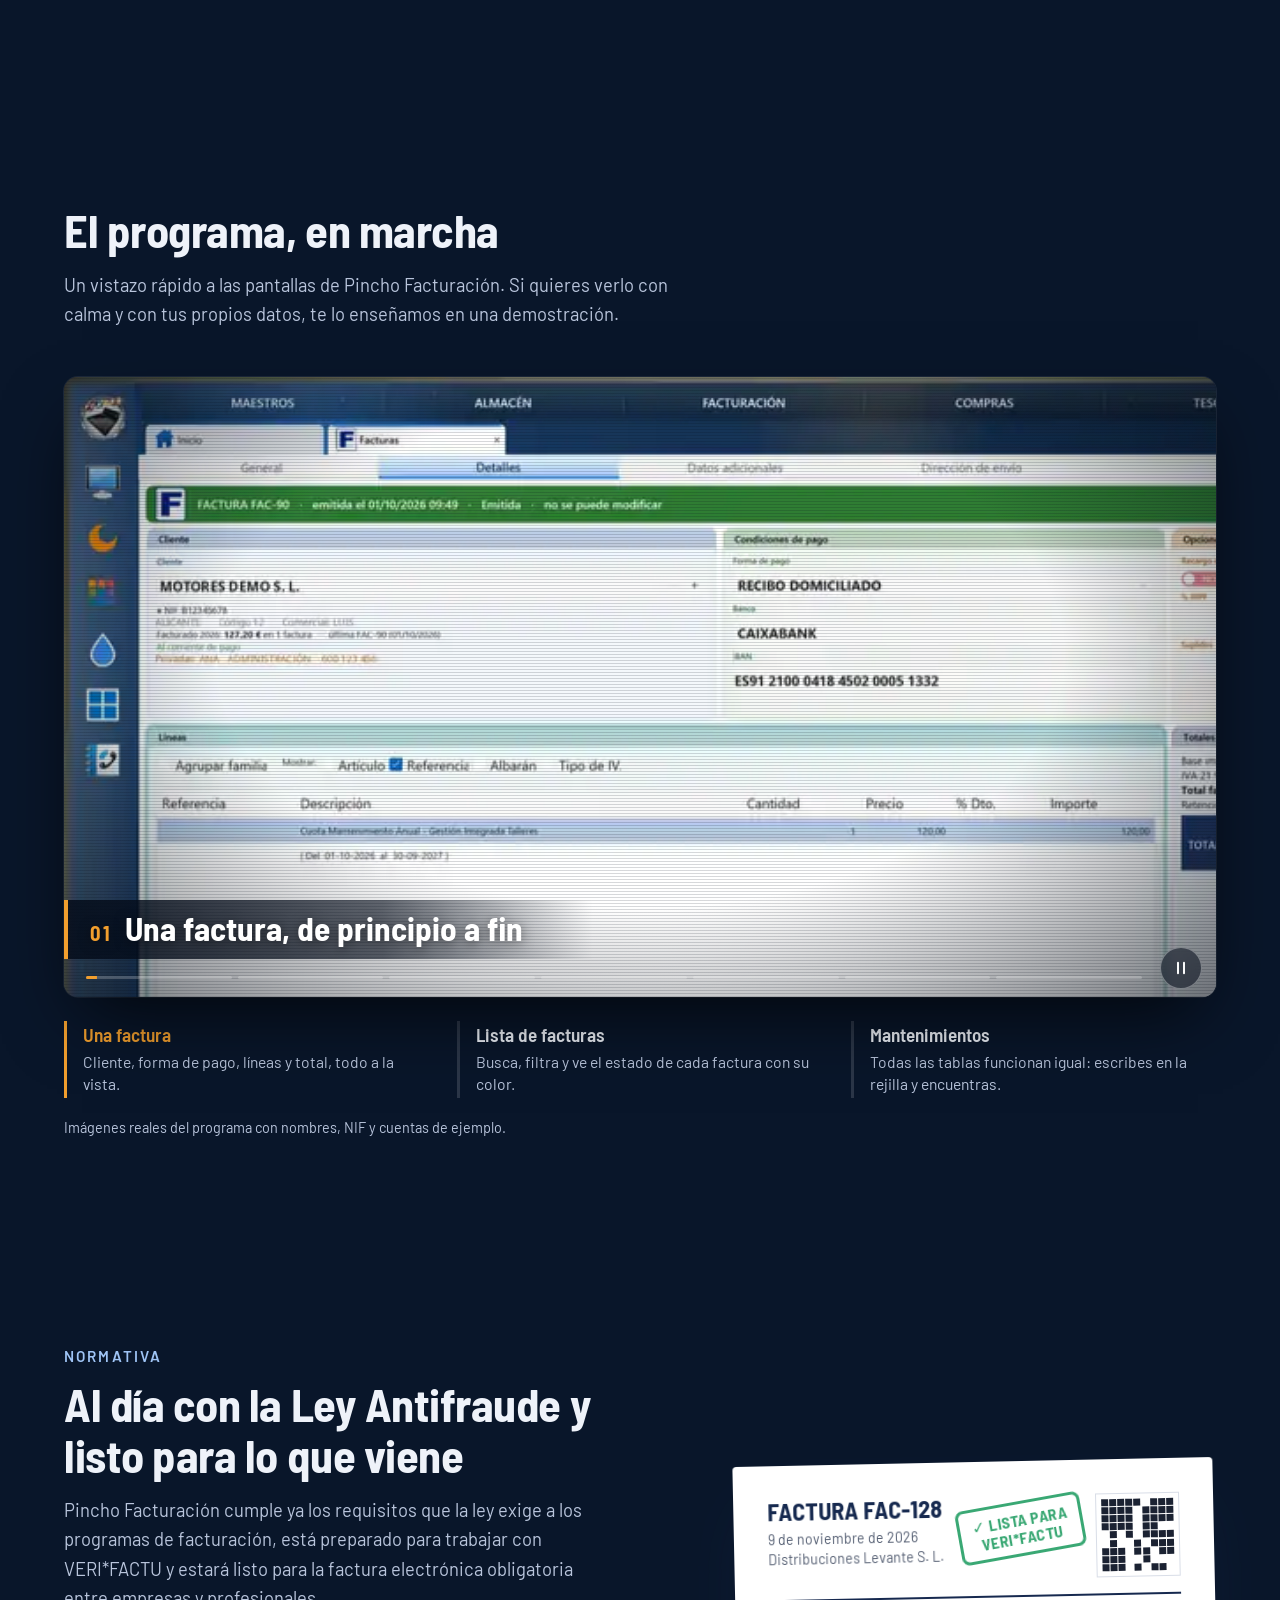
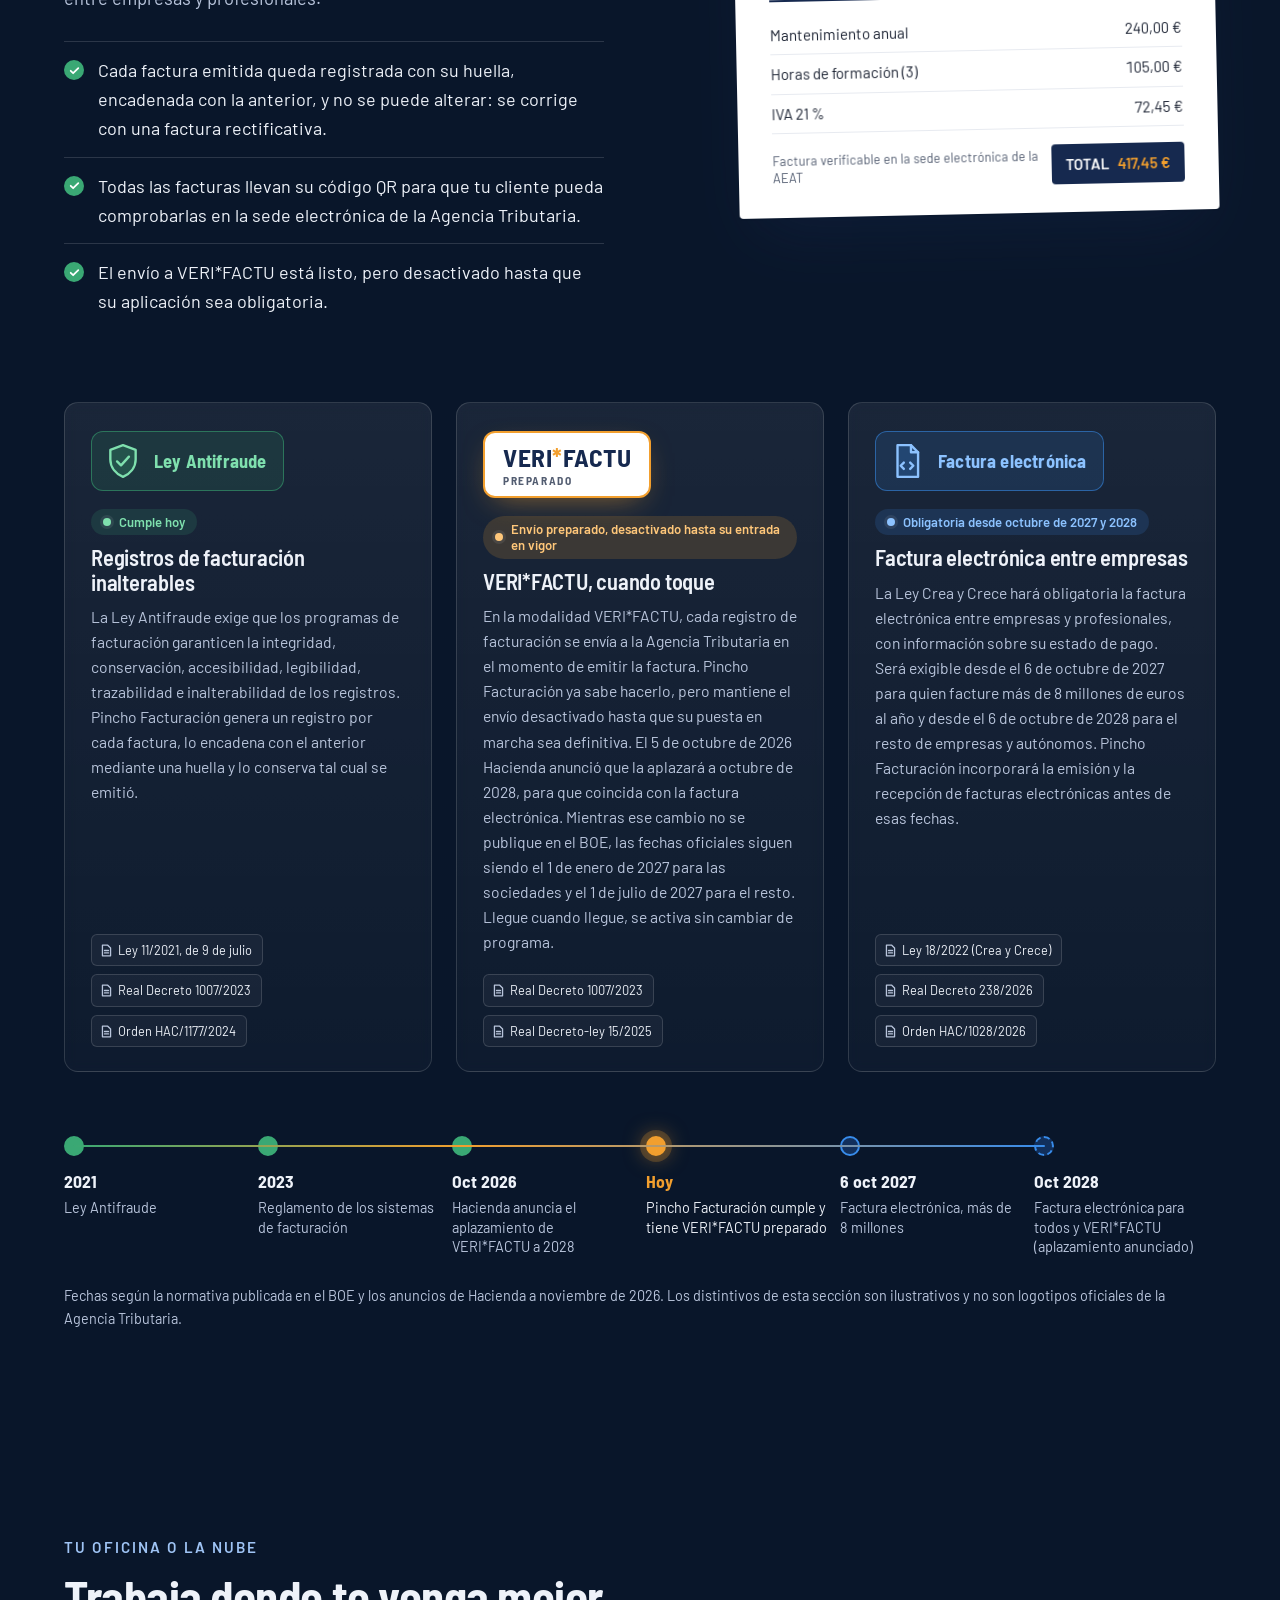
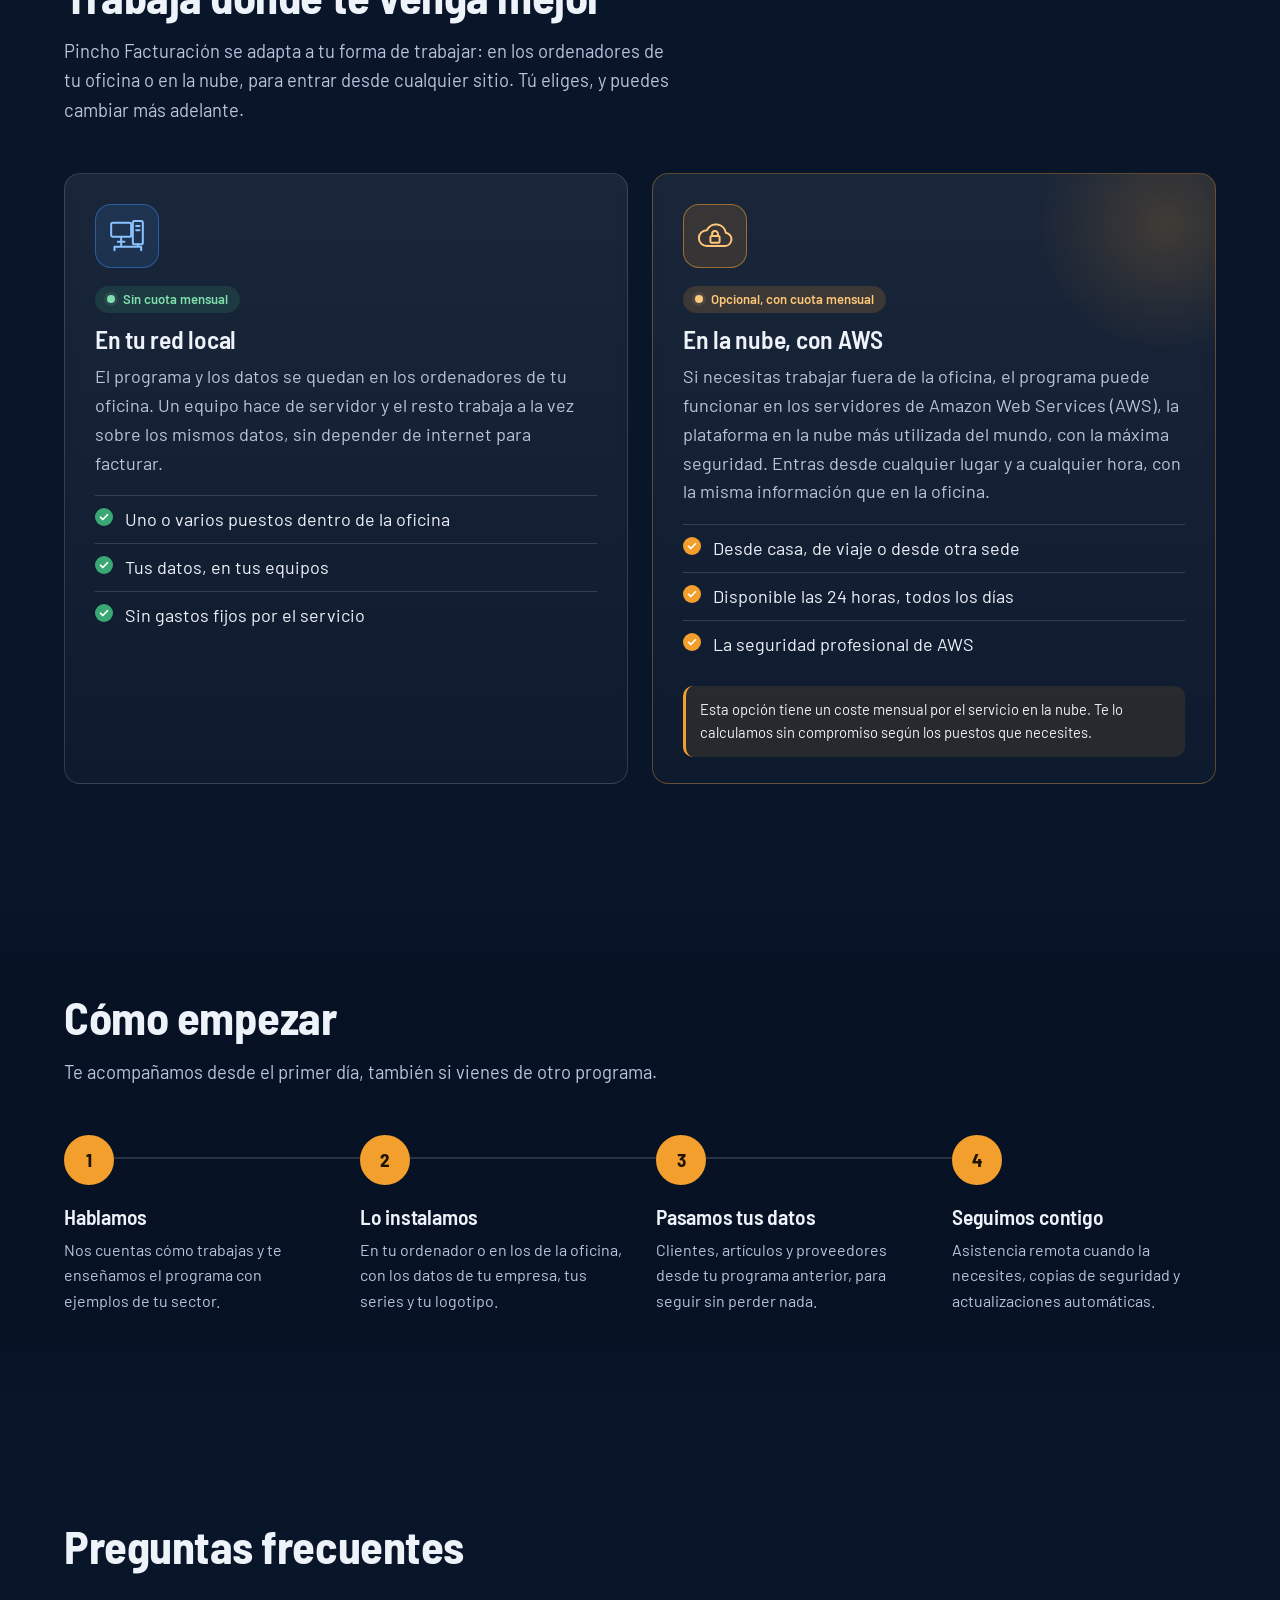
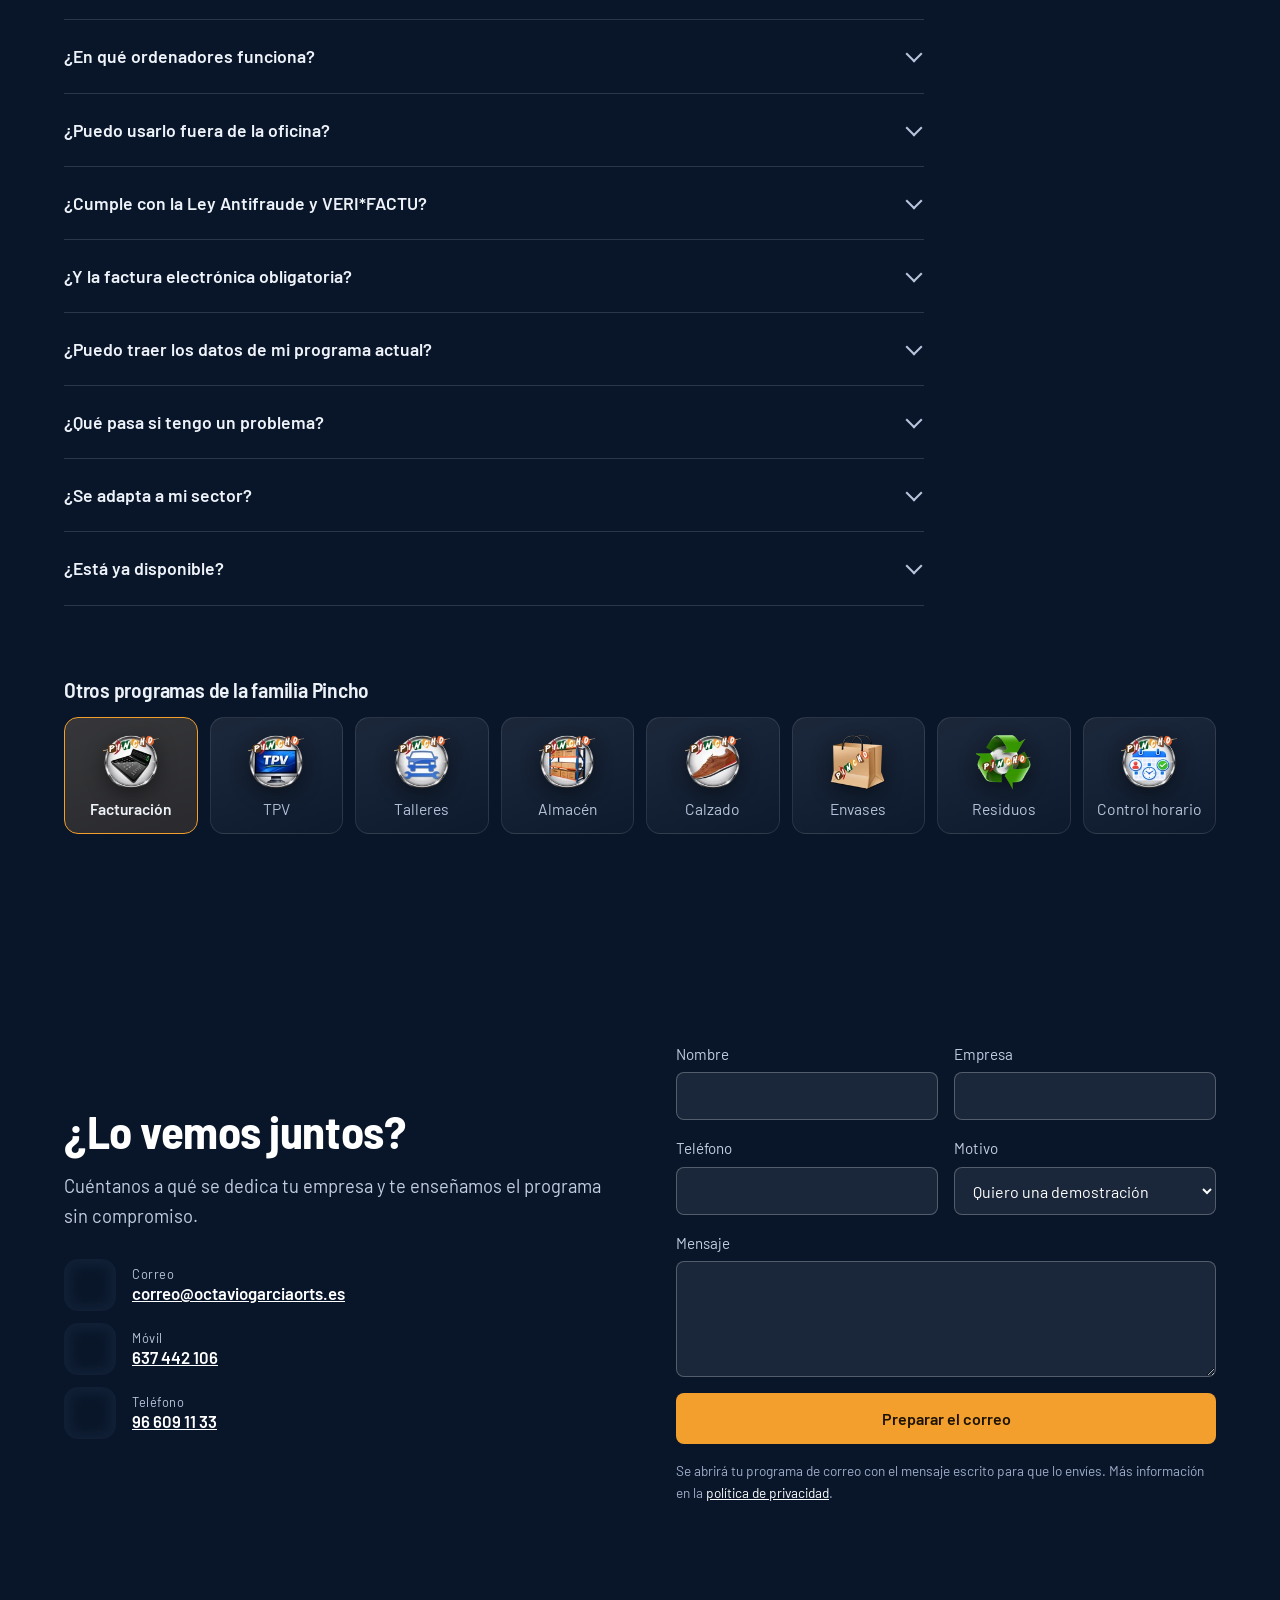
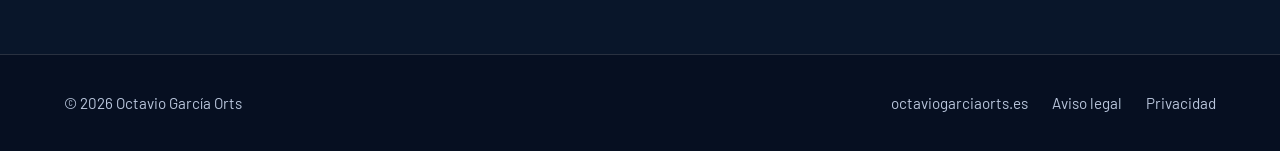
==== commit 66b0c705: "Familia Pincho con sus logos, sección red local o nube (AWS) y Agenda y Estadísticas en «Qué incluye" ====
--- a/index.html
+++ b/index.html
@@ -68,7 +68,7 @@
       </div>
       <ul class="garantias">
         <li>Preparado para VERI*FACTU</li>
-        <li>Para Windows, en uno o varios puestos</li>
+        <li>Para Windows, en tu oficina o en la nube</li>
         <li>Hablas directamente con quien lo programa</li>
       </ul>
     </div>
@@ -234,6 +234,8 @@
         <tr><td>Artículos y almacén</td><td>Familias, tarifas, códigos de barras, entradas de almacén y seguimiento de cada artículo.</td></tr>
         <tr><td>Compras y gastos</td><td>Las facturas de tus proveedores con su IVA, para saber siempre cuánto gastas y en qué.</td></tr>
         <tr><td>Informes</td><td>Libro de IVA, modelo 347, extractos de clientes y proveedores, balances y resúmenes de facturas, cobros y vencimientos.</td></tr>
+        <tr><td>Estadísticas</td><td>Ventas, ticket medio, beneficio e IVA a liquidar, comparados con el año anterior, por semana, mes, trimestre o año. Gráficos de barras, líneas y tarta, mapa de las horas punta, productos más vendidos, margen por familia y rankings de clientes y proveedores. Todo se imprime o se pasa a PDF o Excel.</td></tr>
+        <tr><td>Agenda</td><td>Citas y tareas por día, semana, mes o por persona, con recordatorios en pantalla, citas que se repiten y búsqueda de hueco libre. Varias agendas con su color, sincronización con Google Calendar y aviso al cliente por WhatsApp.</td></tr>
         <tr><td>Envío de documentos</td><td>Facturas y presupuestos por correo electrónico o WhatsApp desde la vista previa. Facturas también en inglés y francés.</td></tr>
         <tr><td>Comodidad</td><td>Dictado por voz, atajos de teclado, tema claro u oscuro, menús a la medida de cada usuario y aviso de quién llama.</td></tr>
       </tbody>
@@ -362,6 +364,46 @@
   </div>
 </section>
 
+<!-- ============ DÓNDE TRABAJAR: RED LOCAL O NUBE ============ -->
+<section class="seccion" id="donde">
+  <div class="contenedor">
+    <div class="cabecera">
+      <p class="antetitulo">Tu oficina o la nube</p>
+      <h2>Trabaja donde te venga mejor</h2>
+      <p class="entradilla">Pincho Facturación se adapta a tu forma de trabajar: en los ordenadores de tu oficina o en la nube, para entrar desde cualquier sitio. Tú eliges, y puedes cambiar más adelante.</p>
+    </div>
+    <div class="modos">
+      <article class="modo" data-al-ver>
+        <div class="modo-icono" aria-hidden="true">
+          <svg viewBox="0 0 48 48"><rect x="5" y="8" width="24" height="17" rx="2"/><path d="M13 31h8M17 25v6"/><rect x="31" y="6" width="12" height="28" rx="2"/><path d="M35 12h4M35 17h4"/><path d="M17 31v6h20v-3M17 37H9v4M37 37h4v4"/></svg>
+        </div>
+        <p class="estado bien">Sin cuota mensual</p>
+        <h3>En tu red local</h3>
+        <p>El programa y los datos se quedan en los ordenadores de tu oficina. Un equipo hace de servidor y el resto trabaja a la vez sobre los mismos datos, sin depender de internet para facturar.</p>
+        <ul class="ventajas">
+          <li>Uno o varios puestos dentro de la oficina</li>
+          <li>Tus datos, en tus equipos</li>
+          <li>Sin gastos fijos por el servicio</li>
+        </ul>
+      </article>
+      <article class="modo modo-nube" data-al-ver>
+        <div class="modo-icono" aria-hidden="true">
+          <svg viewBox="0 0 48 48"><path d="M14 36h22a8 8 0 0 0 1-15.9A12 12 0 0 0 14.3 17 9.5 9.5 0 0 0 14 36z"/><rect x="18.5" y="24" width="11" height="8" rx="1.5"/><path d="M20.5 24v-2.5a3.5 3.5 0 0 1 7 0V24"/></svg>
+        </div>
+        <p class="estado listo">Opcional, con cuota mensual</p>
+        <h3>En la nube, con AWS</h3>
+        <p>Si necesitas trabajar fuera de la oficina, el programa puede funcionar en los servidores de Amazon Web Services (AWS), la plataforma en la nube más utilizada del mundo, con la máxima seguridad. Entras desde cualquier lugar y a cualquier hora, con la misma información que en la oficina.</p>
+        <ul class="ventajas">
+          <li>Desde casa, de viaje o desde otra sede</li>
+          <li>Disponible las 24 horas, todos los días</li>
+          <li>La seguridad profesional de AWS</li>
+        </ul>
+        <p class="modo-nota">Esta opción tiene un coste mensual por el servicio en la nube. Te lo calculamos sin compromiso según los puestos que necesites.</p>
+      </article>
+    </div>
+  </div>
+</section>
+
 <!-- ============ CÓMO EMPEZAR ============ -->
 <section class="seccion seccion-niebla" id="como-empezar">
   <div class="contenedor">
@@ -384,6 +426,7 @@
     <div class="cabecera"><h2>Preguntas frecuentes</h2></div>
     <div class="preguntas">
       <details><summary>¿En qué ordenadores funciona?</summary><p>En ordenadores con Windows 10 o Windows 11. Puede trabajar en un solo equipo o en varios a la vez dentro de la oficina, compartiendo los mismos datos.</p></details>
+      <details><summary>¿Puedo usarlo fuera de la oficina?</summary><p>Sí. Además de en tu red local, el programa puede funcionar en la nube de Amazon Web Services (AWS), de forma segura, para entrar desde cualquier lugar y a cualquier hora. Es una opción con una cuota mensual por el servicio en la nube; si no la necesitas, trabajas en tu red local sin gastos fijos.</p></details>
       <details><summary>¿Cumple con la Ley Antifraude y VERI*FACTU?</summary><p>Sí. Cumple los requisitos del Reglamento de los sistemas informáticos de facturación (Real Decreto 1007/2023): cada factura queda registrada con su huella encadenada y su código QR, y no se puede alterar una vez emitida. La modalidad VERI*FACTU está preparada, y el envío automático a la Agencia Tributaria se activará cuando sea obligatorio. Hoy la norma lo fija en 2027, pero Hacienda ha anunciado que lo retrasará a octubre de 2028 para hacerlo coincidir con la factura electrónica.</p></details>
       <details><summary>¿Y la factura electrónica obligatoria?</summary><p>La Ley Crea y Crece y el Real Decreto 238/2026 la hacen obligatoria entre empresas y profesionales: desde el 6 de octubre de 2027 si facturas más de 8 millones de euros al año y desde el 6 de octubre de 2028 en los demás casos. Pincho Facturación incorporará la emisión y recepción de facturas electrónicas antes de esas fechas, sin que tengas que cambiar de programa.</p></details>
       <details><summary>¿Puedo traer los datos de mi programa actual?</summary><p>Sí. Estudiamos tu caso y pasamos clientes, proveedores, artículos y, si se puede, el histórico de facturas.</p></details>
@@ -396,15 +439,14 @@
       <h3 style="margin-bottom:16px">Otros programas de la familia Pincho</h3>
       <!-- Cuando cada programa tenga su web, cambia aquí su enlace -->
       <ul class="familia">
-        <li class="actual">Facturación</li>
-        <li><a href="https://pinchotpv.es">TPV</a></li>
-        <li><a href="https://pinchotalleres.es">Talleres</a></li>
-        <li><a href="https://octaviogarciaorts.es">Agenda</a></li>
-        <li><a href="https://octaviogarciaorts.es">Almacén</a></li>
-        <li><a href="https://octaviogarciaorts.es">Calzado</a></li>
-        <li><a href="https://octaviogarciaorts.es">Envases</a></li>
-        <li><a href="https://octaviogarciaorts.es">Residuos</a></li>
-        <li><a href="https://octaviogarciaorts.es">Control horario</a></li>
+        <li class="actual"><span class="ficha" aria-current="page"><img src="img/familia/facturacion.webp" alt="" width="96" height="96" loading="lazy"><span>Facturación</span></span></li>
+        <li><a href="https://pinchotpv.es"><img src="img/familia/tpv.webp" alt="" width="96" height="96" loading="lazy"><span>TPV</span></a></li>
+        <li><a href="https://pinchotalleres.es"><img src="img/familia/talleres.webp" alt="" width="96" height="96" loading="lazy"><span>Talleres</span></a></li>
+        <li><a href="https://octaviogarciaorts.es"><img src="img/familia/almacen.webp" alt="" width="96" height="96" loading="lazy"><span>Almacén</span></a></li>
+        <li><a href="https://octaviogarciaorts.es"><img src="img/familia/calzado.webp" alt="" width="96" height="96" loading="lazy"><span>Calzado</span></a></li>
+        <li><a href="https://octaviogarciaorts.es"><img src="img/familia/envases.webp" alt="" width="96" height="96" loading="lazy"><span>Envases</span></a></li>
+        <li><a href="https://octaviogarciaorts.es"><img src="img/familia/residuos.webp" alt="" width="96" height="96" loading="lazy"><span>Residuos</span></a></li>
+        <li><a href="https://octaviogarciaorts.es"><img src="img/familia/control-horario.webp" alt="" width="96" height="96" loading="lazy"><span>Control horario</span></a></li>
       </ul>
     </div>
   </div>
--- a/css/estilos.css
+++ b/css/estilos.css
@@ -536,6 +536,34 @@
   .calendario li::before, .estado.listo::before { animation: none !important; }
 }
 
+/* ---------- Dónde trabajar: red local o nube ---------- */
+.modos { display: grid; grid-template-columns: 1fr 1fr; gap: 24px; }
+.modo {
+  position: relative; display: flex; flex-direction: column; padding: 30px 30px 26px; border-radius: 16px; overflow: hidden;
+  background: linear-gradient(180deg, rgba(255,255,255,.07), rgba(255,255,255,.025)); border: 1px solid var(--linea);
+  -webkit-backdrop-filter: blur(6px); backdrop-filter: blur(6px);
+  transition: transform .6s cubic-bezier(.2, .8, .2, 1), opacity .6s ease;
+}
+.modo-nube { border-color: rgba(242, 159, 46, .35); transition-delay: .12s; }
+.modo-nube::before { content: ""; position: absolute; right: -80px; top: -80px; width: 260px; height: 260px; border-radius: 50%; background: radial-gradient(circle, rgba(242, 159, 46, .18), transparent 70%); pointer-events: none; }
+.js .modo:not(.visto) { opacity: 0; transform: translateY(26px); }
+.modo-icono { width: 64px; height: 64px; display: grid; place-items: center; border-radius: 16px; margin-bottom: 18px; color: #8cc2ff; background: rgba(56, 140, 235, .14); border: 1.5px solid rgba(56, 140, 235, .5); }
+.modo-nube .modo-icono { color: #ffc77a; background: rgba(242, 159, 46, .14); border-color: rgba(242, 159, 46, .55); }
+.modo-icono svg { width: 40px; height: 40px; fill: none; stroke: currentColor; stroke-width: 2.4; stroke-linecap: round; stroke-linejoin: round; }
+.modo.visto .modo-icono svg { animation: marca-pop .5s cubic-bezier(.3, 1.6, .5, 1) both .3s; }
+.modo h3 { font-size: 1.6rem; margin: 8px 0 10px; }
+.modo > p { color: var(--texto-2); margin: 0 0 14px; }
+.ventajas { list-style: none; padding: 0; margin: 4px 0 0; }
+.ventajas li { position: relative; padding: 9px 0 9px 30px; border-top: 1px solid var(--linea); }
+.ventajas li::before {
+  content: ""; position: absolute; left: 0; top: 12px; width: 18px; height: 18px; border-radius: 50%;
+  background: var(--verde) url("data:image/svg+xml,%3Csvg xmlns='http://www.w3.org/2000/svg' viewBox='0 0 24 24' fill='none' stroke='white' stroke-width='3.4' stroke-linecap='round' stroke-linejoin='round'%3E%3Cpath d='M5 12.5l4.5 4.5L19 7.5'/%3E%3C/svg%3E") center/12px no-repeat;
+}
+.modo-nube .ventajas li::before { background-color: var(--naranja); }
+.modo .modo-nota { margin: 18px 0 0; padding: 12px 14px; border-radius: 10px; font-size: .92rem; color: var(--texto); background: rgba(242, 159, 46, .1); border-left: 3px solid var(--naranja); }
+@media (max-width: 860px) { .modos { grid-template-columns: 1fr; } .modo-nube { transition-delay: 0s; } }
+@media (prefers-reduced-motion: reduce) { .modo { transition: none !important; } .modo-icono svg { animation: none !important; } }
+
 /* ---------- Cómo empezar (es una secuencia, por eso va numerada) ---------- */
 .pasos { list-style: none; padding: 0; margin: 0; display: grid; grid-template-columns: repeat(4, 1fr); gap: 32px; counter-reset: paso; position: relative; }
 .pasos::before { content: ""; position: absolute; top: 22px; left: 23px; right: calc((100% - 96px) / 4 - 23px); height: 2px; background: var(--linea); transform-origin: left center; transition: transform 1.5s cubic-bezier(.45, 0, .25, 1) .15s; }
@@ -558,10 +586,19 @@
 .pasos p { color: var(--texto-2); margin: 0; font-size: 1rem; }
 
 /* ---------- Familia Pincho ---------- */
-.familia { display: flex; flex-wrap: wrap; gap: 10px 26px; list-style: none; padding: 0; margin: 0; font-size: 1.1rem; }
-.familia a { color: var(--texto-2); text-underline-offset: 4px; }
-.familia a:hover { color: var(--texto); }
-.familia .actual { font-weight: 600; color: var(--texto); }
+.familia { display: grid; grid-template-columns: repeat(8, 1fr); gap: 12px; list-style: none; padding: 0; margin: 0; font-size: .98rem; }
+.familia a, .familia .ficha {
+  display: flex; flex-direction: column; align-items: center; gap: 10px; height: 100%; padding: 16px 8px 14px; border-radius: 14px;
+  text-align: center; line-height: 1.2; color: var(--texto-2); text-decoration: none;
+  background: linear-gradient(160deg, rgba(255,255,255,.08), rgba(255,255,255,.02)); border: 1px solid rgba(255,255,255,.1);
+  transition: transform .3s cubic-bezier(.3, 1.5, .5, 1), border-color .25s ease, background-color .25s ease, color .25s ease;
+}
+.familia img { width: 56px; height: 56px; filter: drop-shadow(0 6px 10px rgba(0,0,0,.45)); transition: transform .45s cubic-bezier(.3, 1.5, .5, 1); }
+.familia a:hover, .familia a:focus-visible { color: var(--texto); transform: translateY(-4px); border-color: rgba(242, 159, 46, .55); background-color: rgba(242, 159, 46, .08); }
+.familia a:hover img { transform: rotate(-12deg) scale(1.1); }
+.familia .actual .ficha { color: var(--texto); font-weight: 600; border-color: var(--naranja); background-color: rgba(242, 159, 46, .12); }
+@media (max-width: 1100px) { .familia { grid-template-columns: repeat(4, 1fr); } }
+@media (max-width: 620px) { .familia { gap: 8px; font-size: .82rem; } .familia a, .familia .ficha { padding: 12px 4px 10px; gap: 7px; } .familia img { width: 44px; height: 44px; } }
 
 /* ---------- Preguntas ---------- */
 .preguntas { max-width: 860px; border-top: 1px solid var(--linea); }
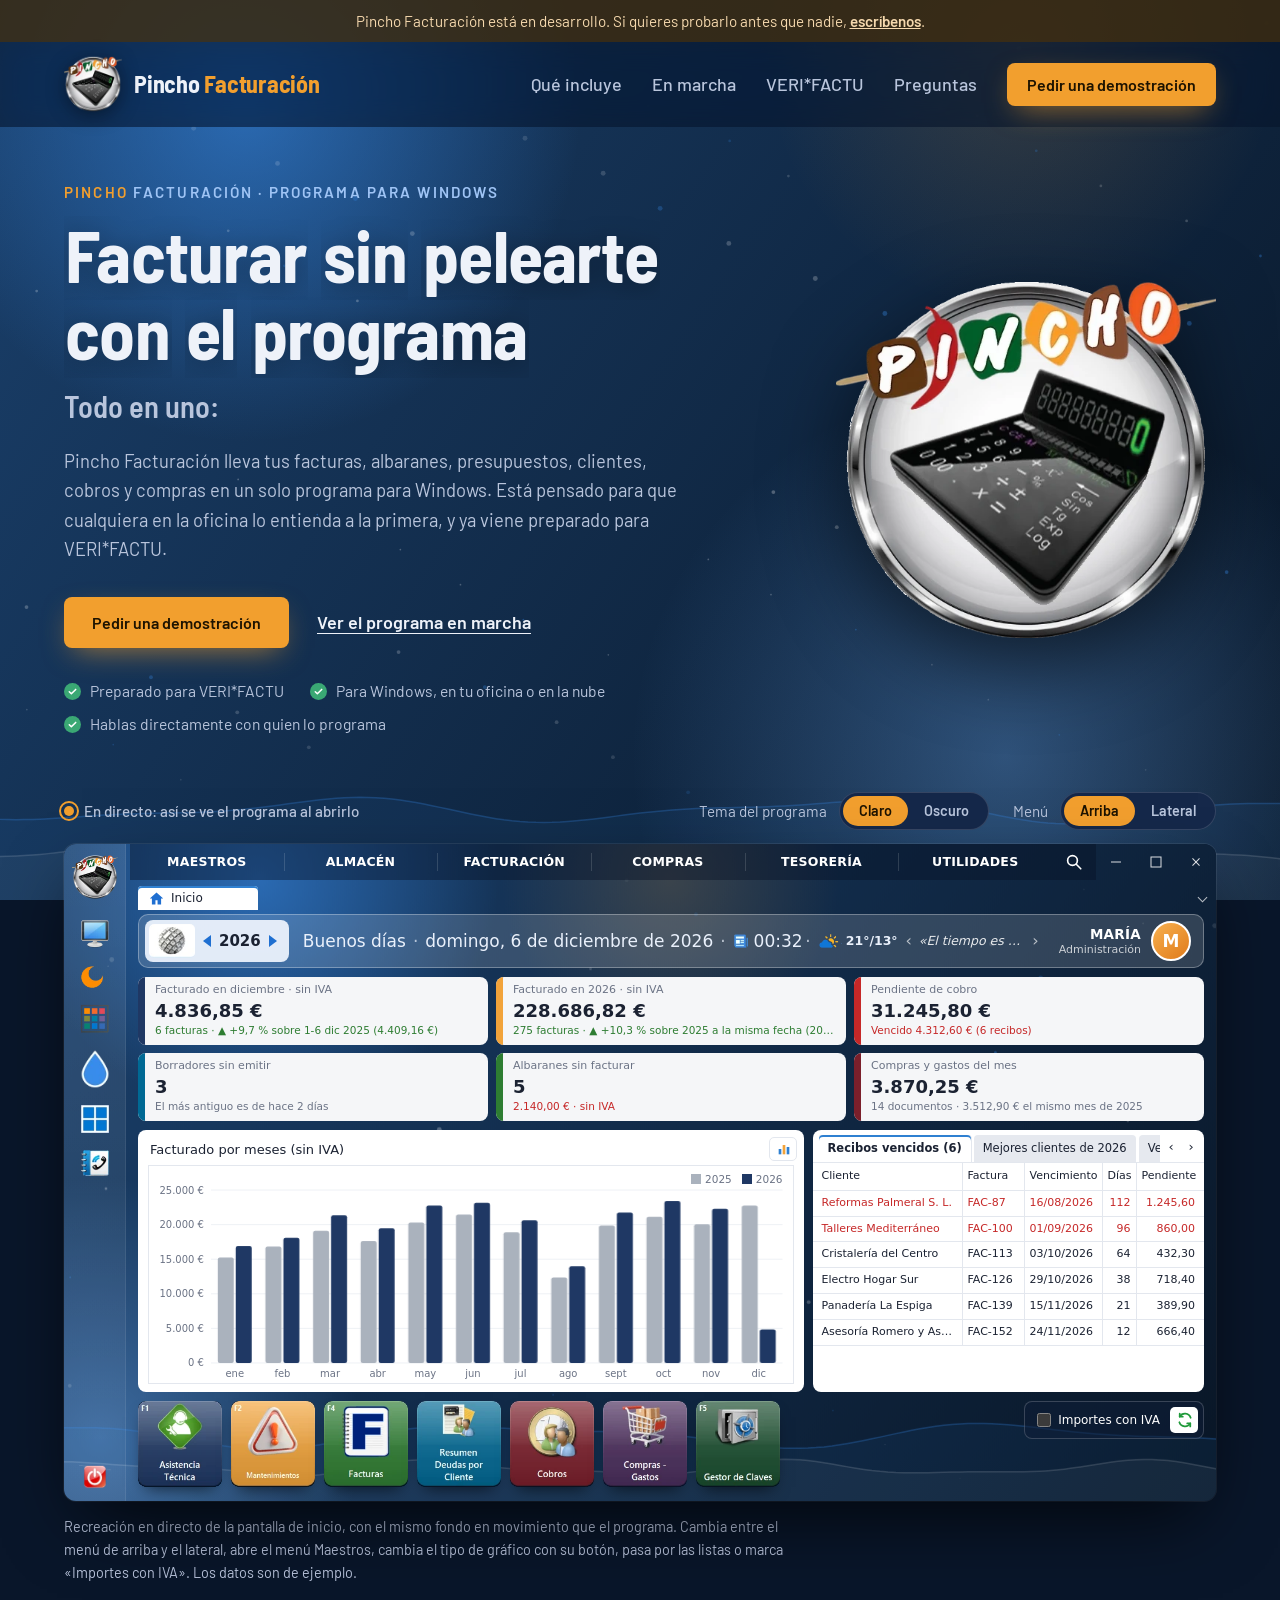
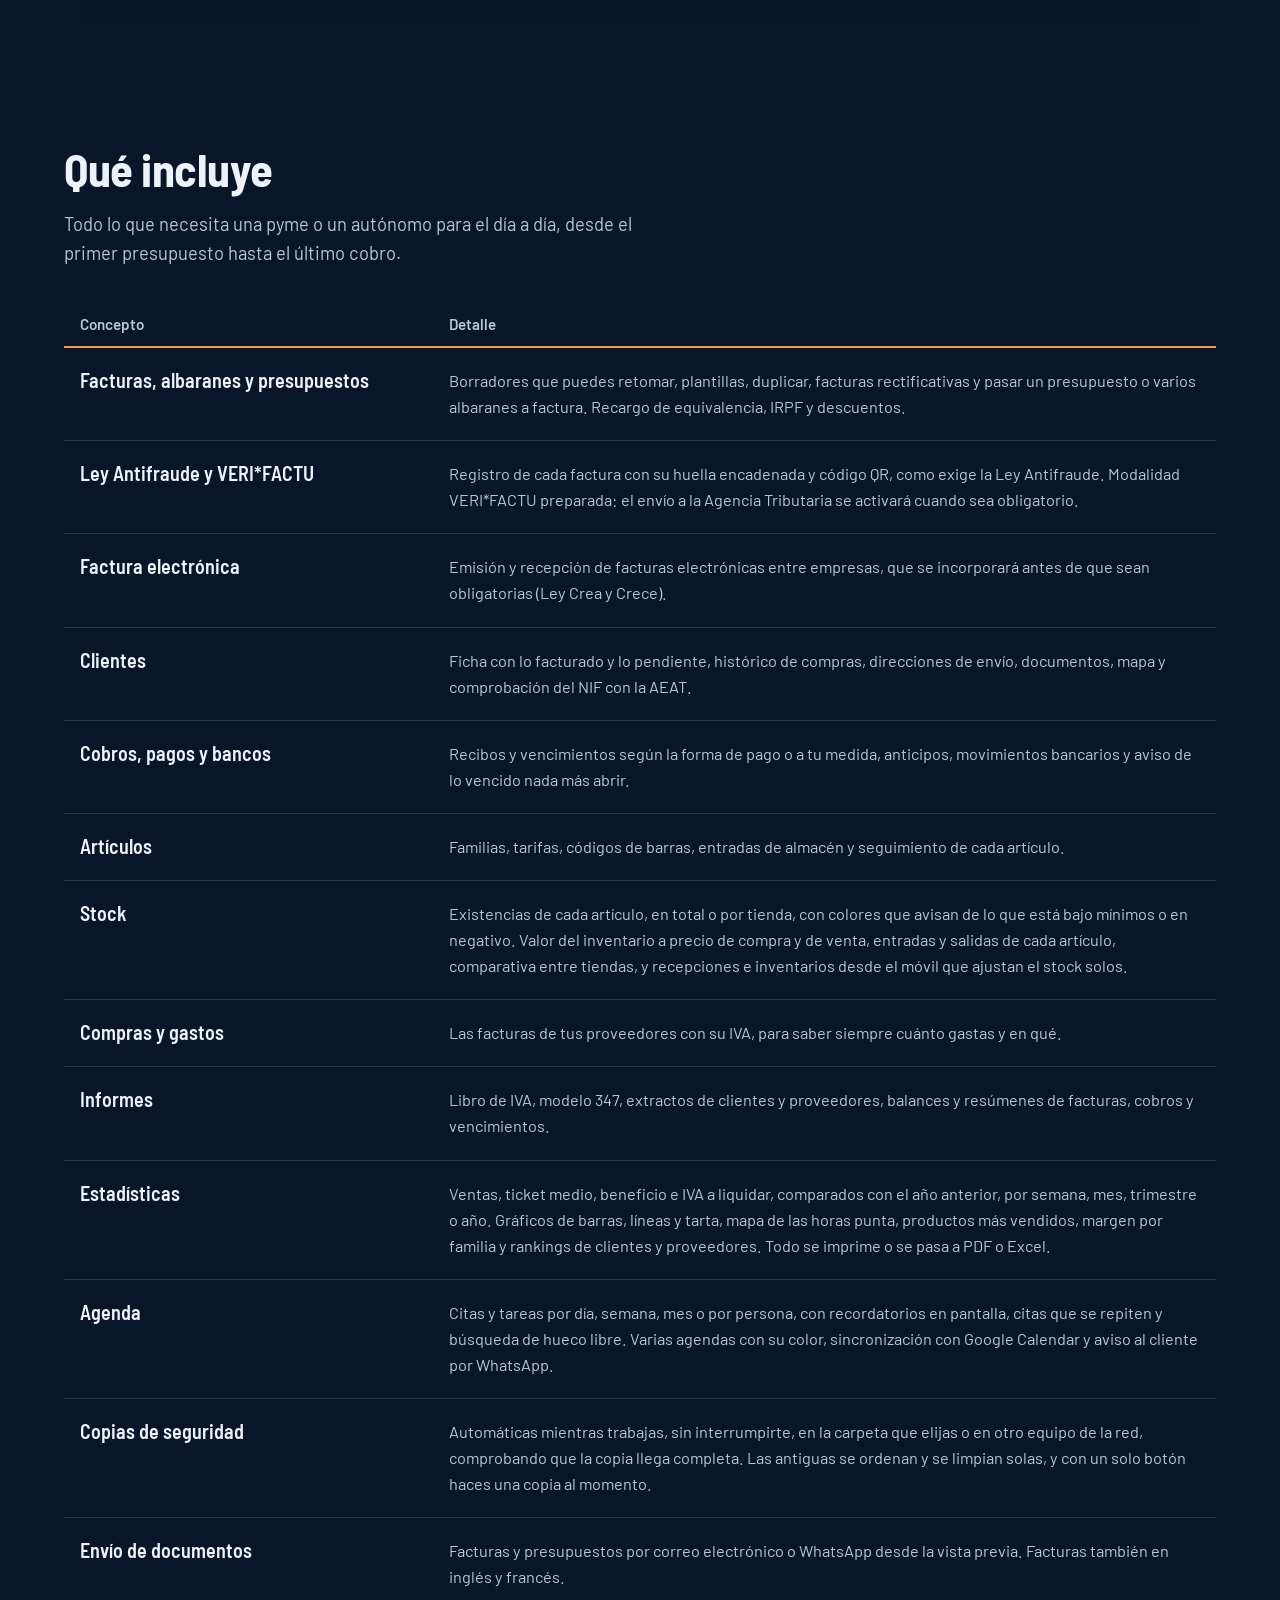
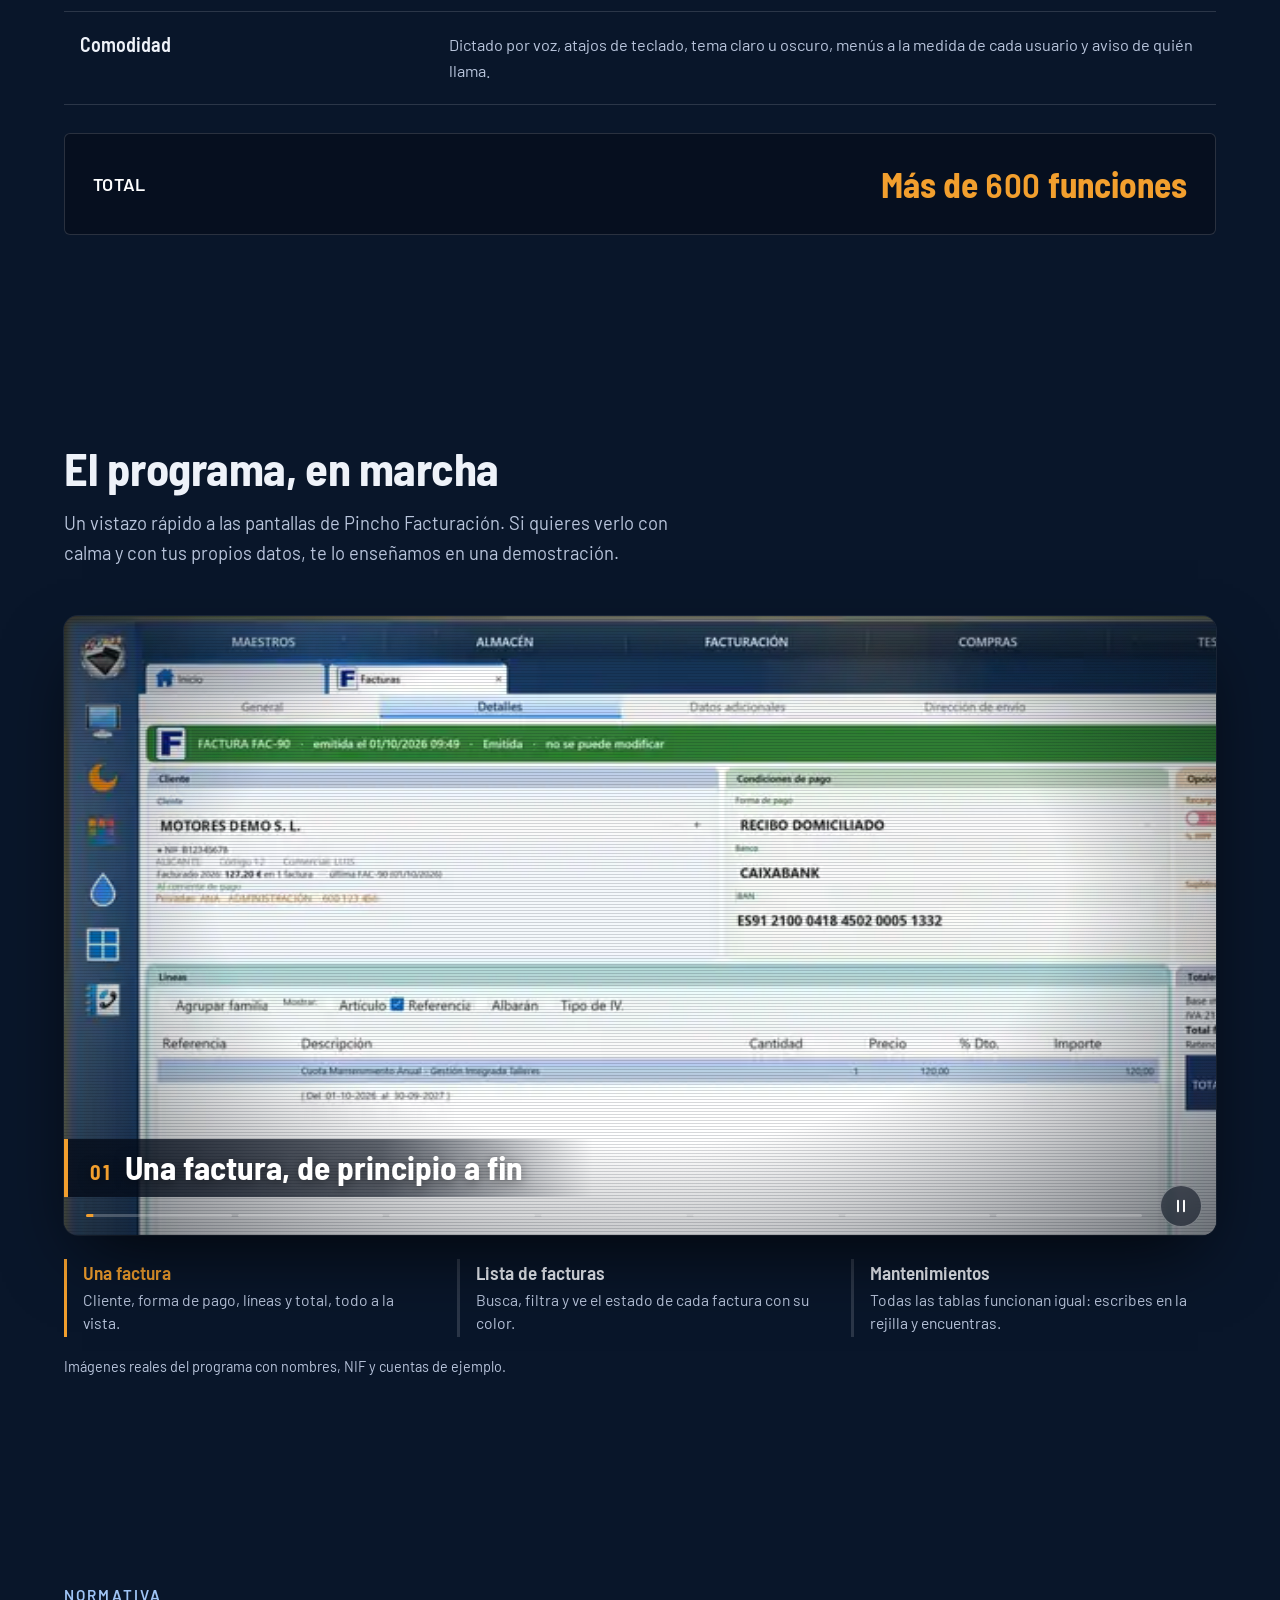
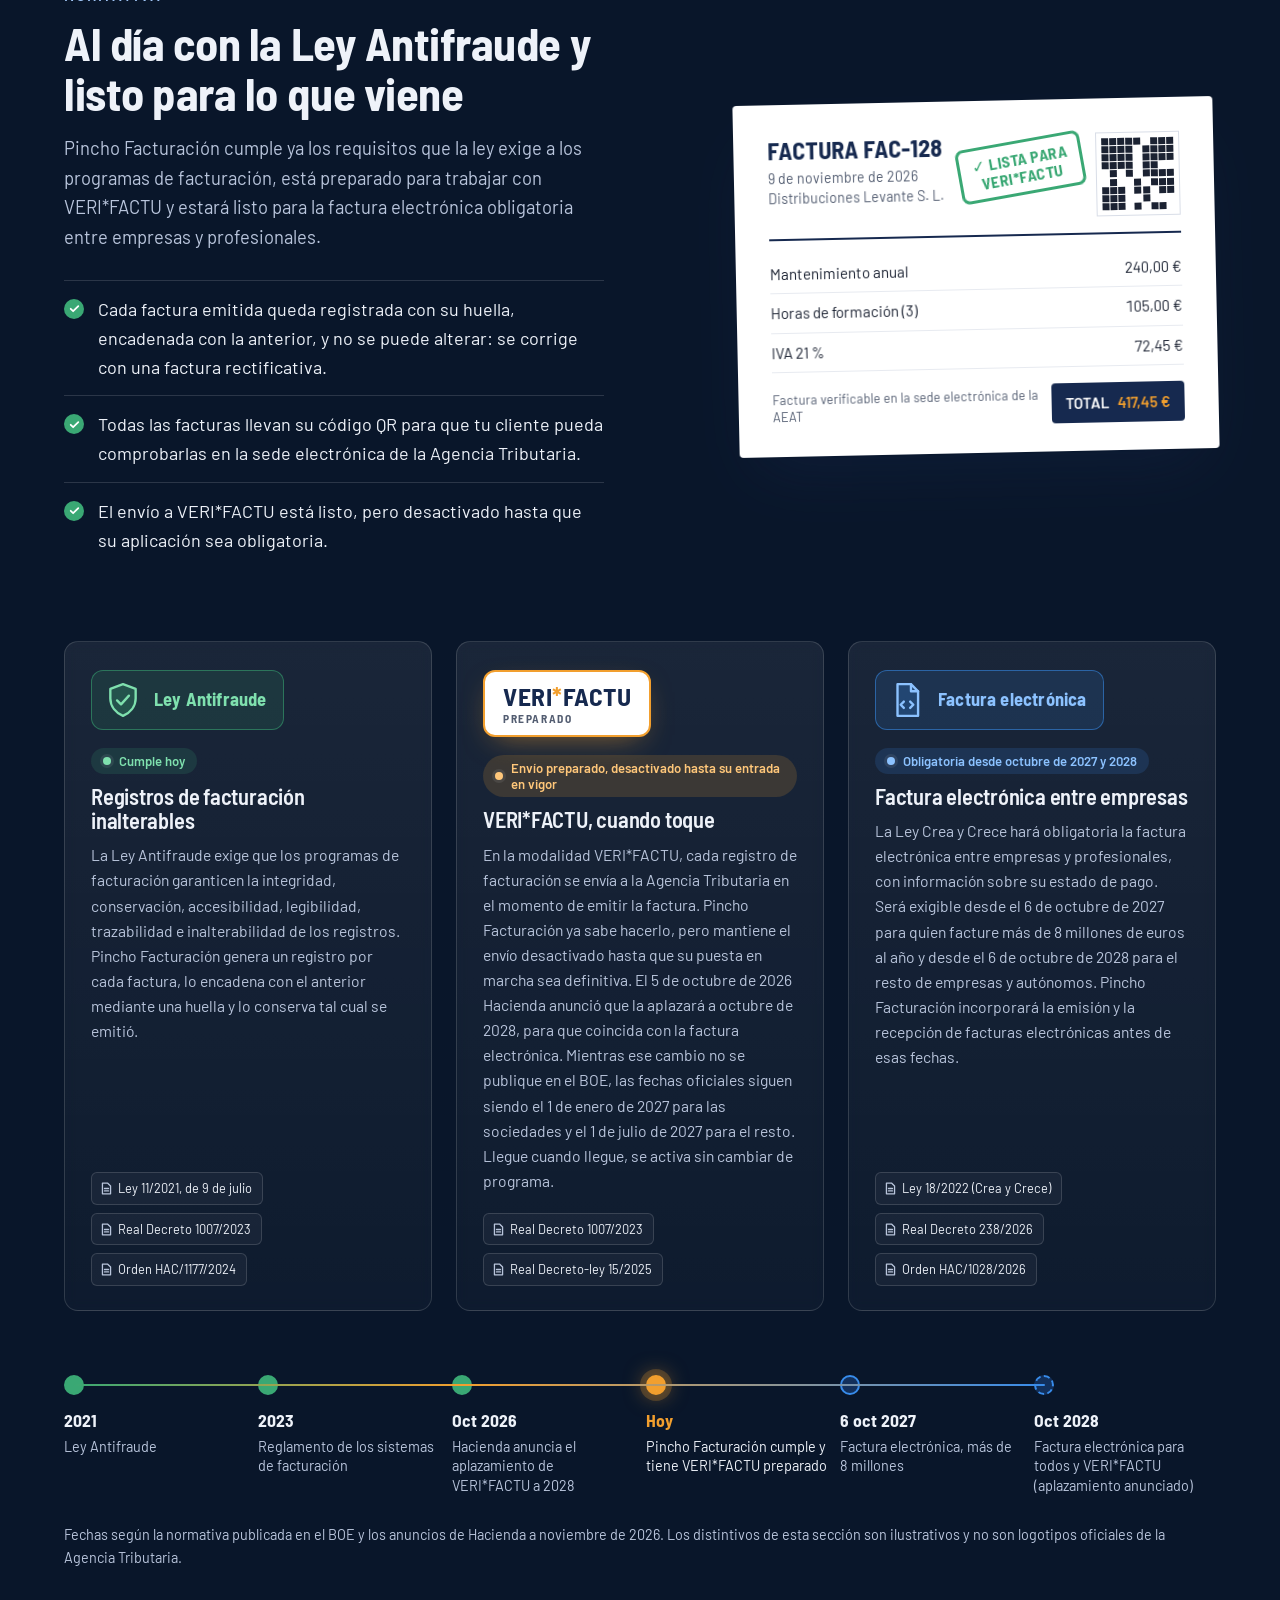
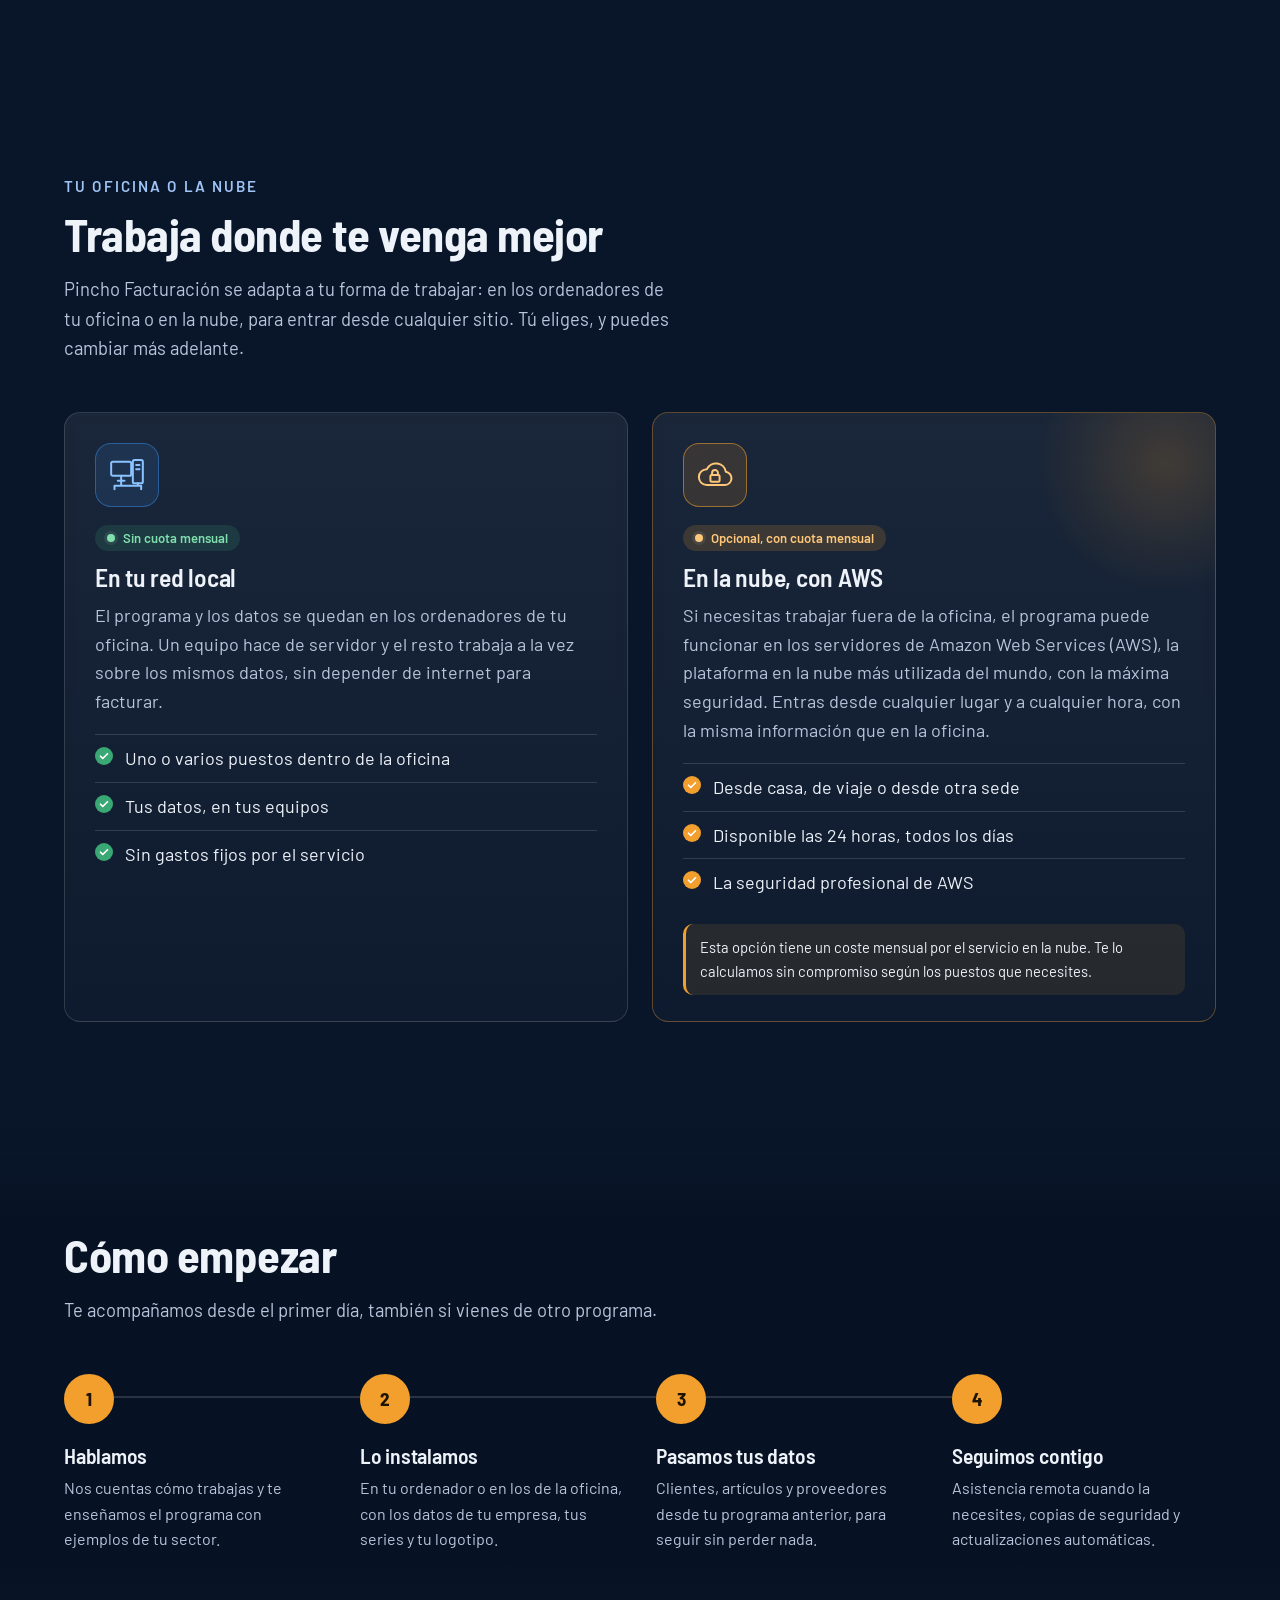
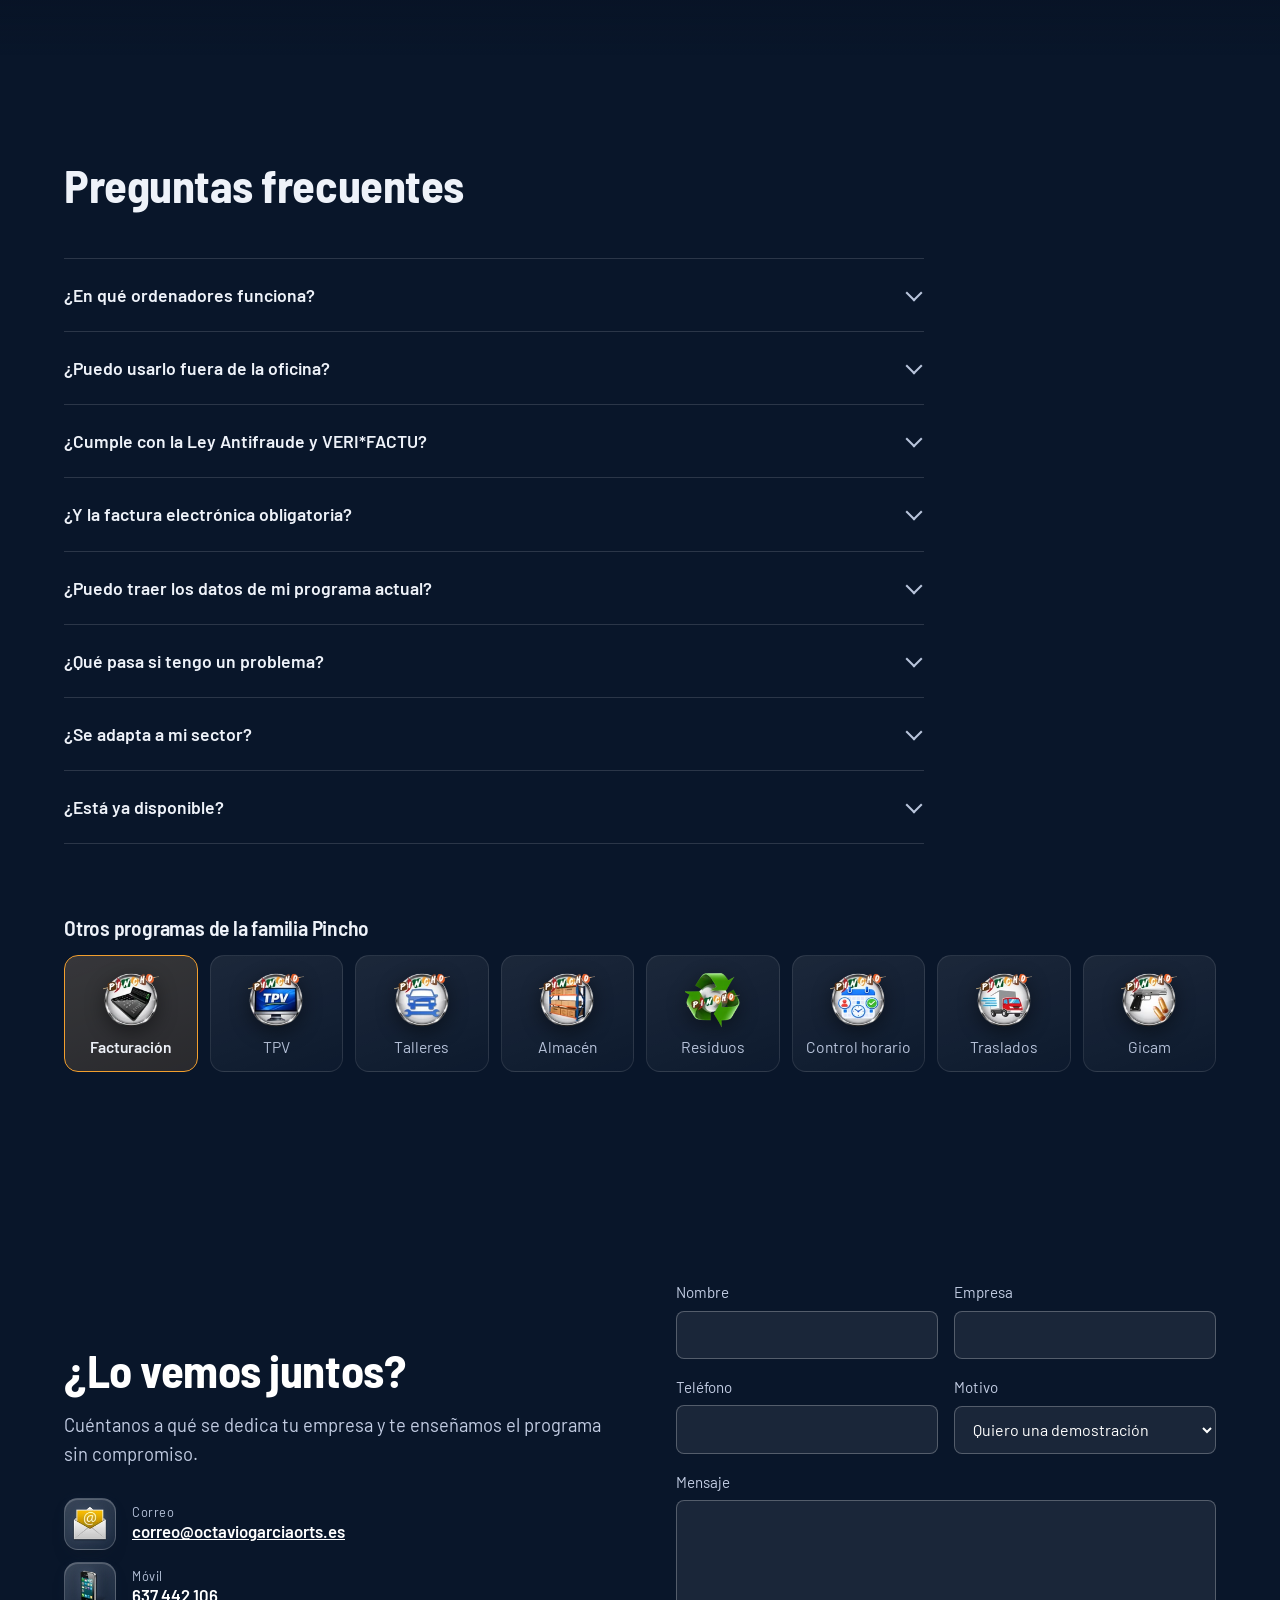
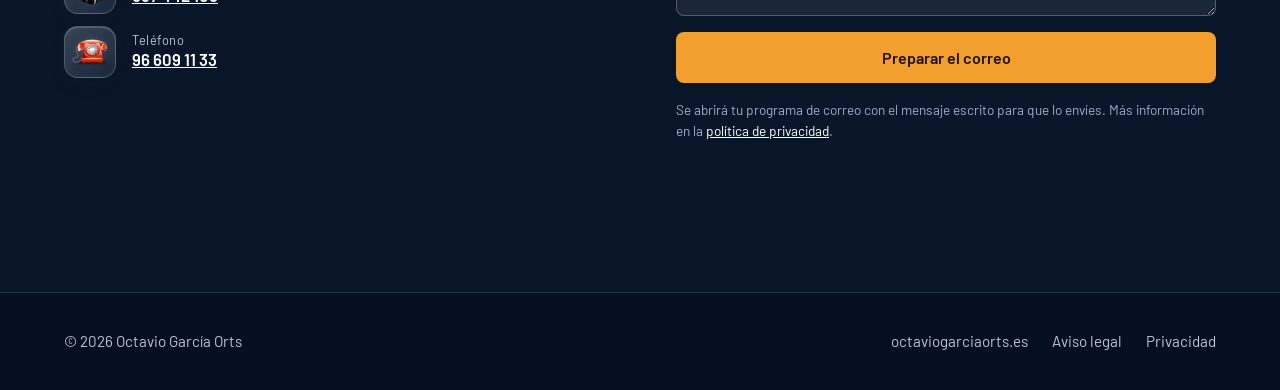
==== commit ed2964ea: "Familia: fuera Calzado y Envases, entran Traslados y Gicam; Stock y copias de seguridad en Qué inclu" ====
--- a/index.html
+++ b/index.html
@@ -231,11 +231,13 @@
         <tr><td>Factura electrónica</td><td>Emisión y recepción de facturas electrónicas entre empresas, que se incorporará antes de que sean obligatorias (Ley Crea y Crece).</td></tr>
         <tr><td>Clientes</td><td>Ficha con lo facturado y lo pendiente, histórico de compras, direcciones de envío, documentos, mapa y comprobación del NIF con la AEAT.</td></tr>
         <tr><td>Cobros, pagos y bancos</td><td>Recibos y vencimientos según la forma de pago o a tu medida, anticipos, movimientos bancarios y aviso de lo vencido nada más abrir.</td></tr>
-        <tr><td>Artículos y almacén</td><td>Familias, tarifas, códigos de barras, entradas de almacén y seguimiento de cada artículo.</td></tr>
+        <tr><td>Artículos</td><td>Familias, tarifas, códigos de barras, entradas de almacén y seguimiento de cada artículo.</td></tr>
+        <tr><td>Stock</td><td>Existencias de cada artículo, en total o por tienda, con colores que avisan de lo que está bajo mínimos o en negativo. Valor del inventario a precio de compra y de venta, entradas y salidas de cada artículo, comparativa entre tiendas, y recepciones e inventarios desde el móvil que ajustan el stock solos.</td></tr>
         <tr><td>Compras y gastos</td><td>Las facturas de tus proveedores con su IVA, para saber siempre cuánto gastas y en qué.</td></tr>
         <tr><td>Informes</td><td>Libro de IVA, modelo 347, extractos de clientes y proveedores, balances y resúmenes de facturas, cobros y vencimientos.</td></tr>
         <tr><td>Estadísticas</td><td>Ventas, ticket medio, beneficio e IVA a liquidar, comparados con el año anterior, por semana, mes, trimestre o año. Gráficos de barras, líneas y tarta, mapa de las horas punta, productos más vendidos, margen por familia y rankings de clientes y proveedores. Todo se imprime o se pasa a PDF o Excel.</td></tr>
         <tr><td>Agenda</td><td>Citas y tareas por día, semana, mes o por persona, con recordatorios en pantalla, citas que se repiten y búsqueda de hueco libre. Varias agendas con su color, sincronización con Google Calendar y aviso al cliente por WhatsApp.</td></tr>
+        <tr><td>Copias de seguridad</td><td>Automáticas mientras trabajas, sin interrumpirte, en la carpeta que elijas o en otro equipo de la red, comprobando que la copia llega completa. Las antiguas se ordenan y se limpian solas, y con un solo botón haces una copia al momento.</td></tr>
         <tr><td>Envío de documentos</td><td>Facturas y presupuestos por correo electrónico o WhatsApp desde la vista previa. Facturas también en inglés y francés.</td></tr>
         <tr><td>Comodidad</td><td>Dictado por voz, atajos de teclado, tema claro u oscuro, menús a la medida de cada usuario y aviso de quién llama.</td></tr>
       </tbody>
@@ -443,10 +445,10 @@
         <li><a href="https://pinchotpv.es"><img src="img/familia/tpv.webp" alt="" width="96" height="96" loading="lazy"><span>TPV</span></a></li>
         <li><a href="https://pinchotalleres.es"><img src="img/familia/talleres.webp" alt="" width="96" height="96" loading="lazy"><span>Talleres</span></a></li>
         <li><a href="https://octaviogarciaorts.es"><img src="img/familia/almacen.webp" alt="" width="96" height="96" loading="lazy"><span>Almacén</span></a></li>
-        <li><a href="https://octaviogarciaorts.es"><img src="img/familia/calzado.webp" alt="" width="96" height="96" loading="lazy"><span>Calzado</span></a></li>
-        <li><a href="https://octaviogarciaorts.es"><img src="img/familia/envases.webp" alt="" width="96" height="96" loading="lazy"><span>Envases</span></a></li>
         <li><a href="https://octaviogarciaorts.es"><img src="img/familia/residuos.webp" alt="" width="96" height="96" loading="lazy"><span>Residuos</span></a></li>
         <li><a href="https://octaviogarciaorts.es"><img src="img/familia/control-horario.webp" alt="" width="96" height="96" loading="lazy"><span>Control horario</span></a></li>
+        <li><a href="https://octaviogarciaorts.es"><img src="img/familia/traslados.webp" alt="" width="96" height="96" loading="lazy"><span>Traslados</span></a></li>
+        <li><a href="https://octaviogarciaorts.es"><img src="img/familia/gicam.webp" alt="" width="96" height="96" loading="lazy"><span>Gicam</span></a></li>
       </ul>
     </div>
   </div>
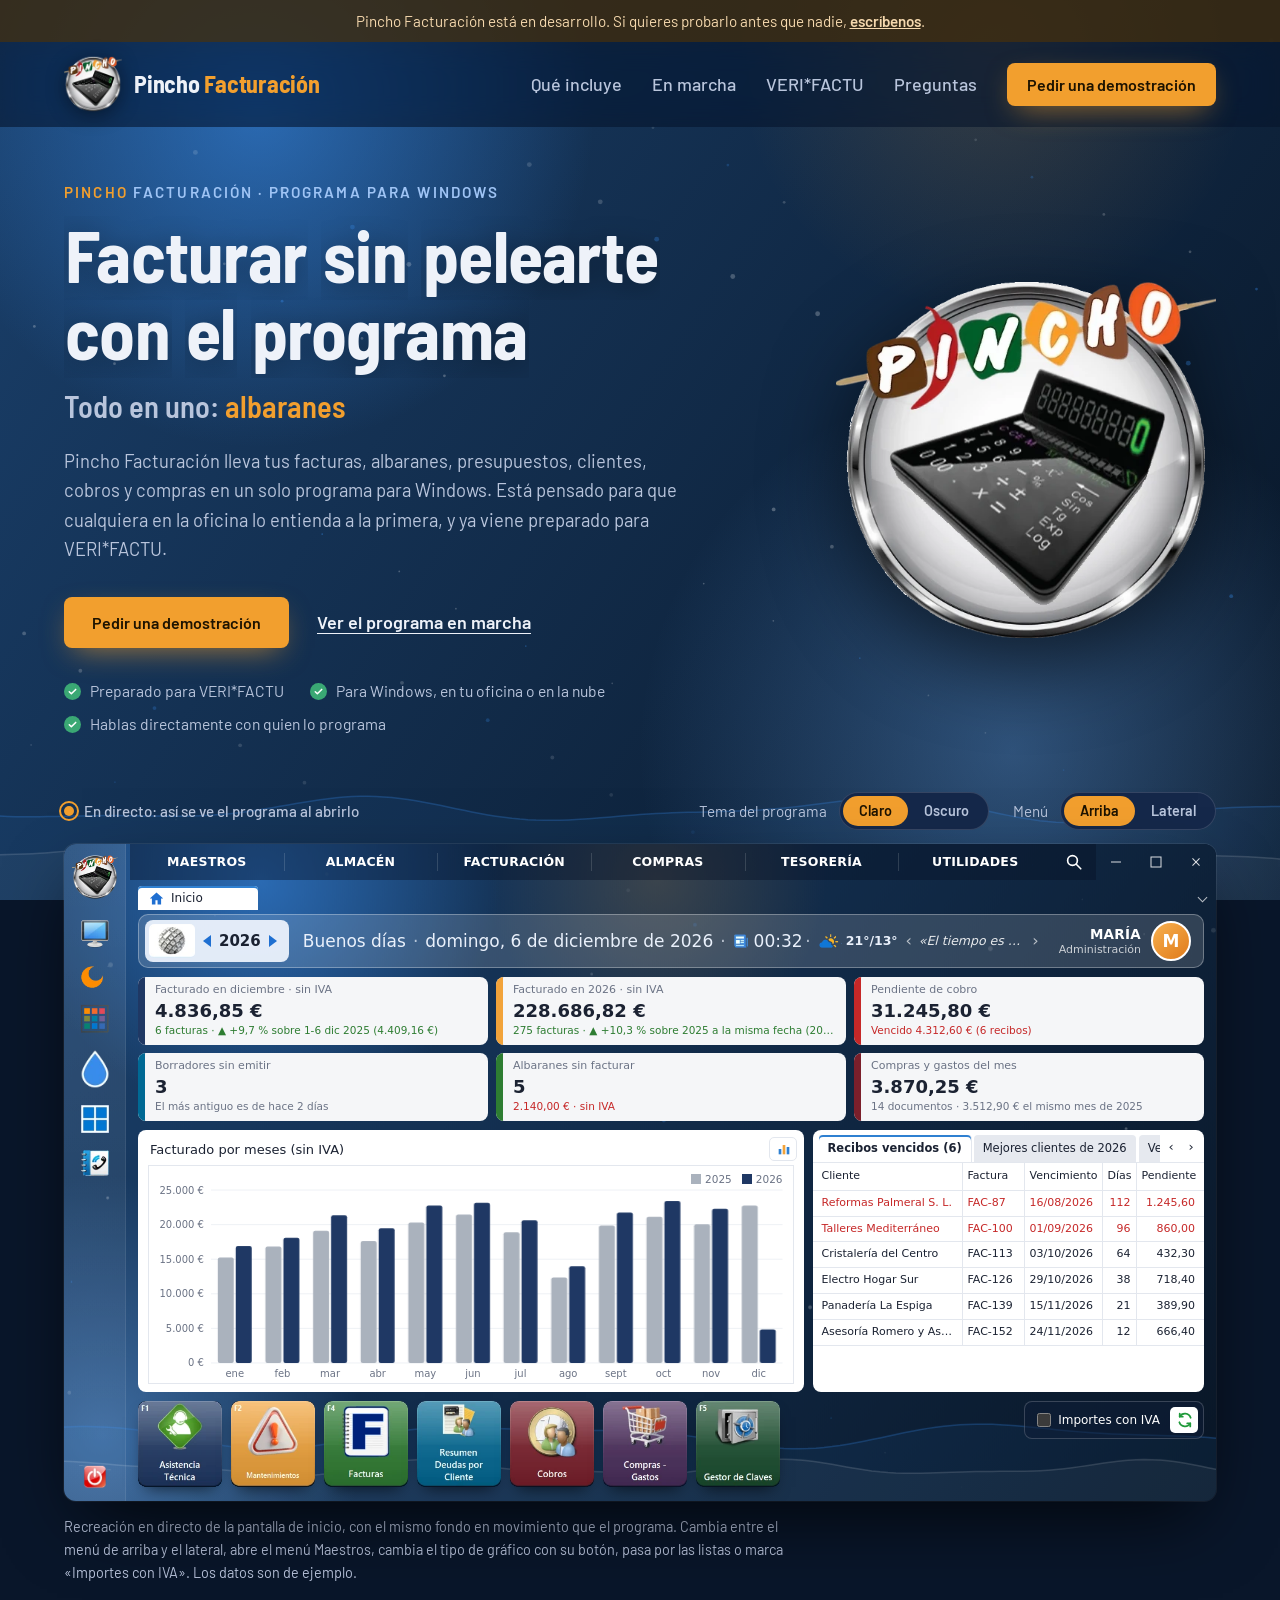
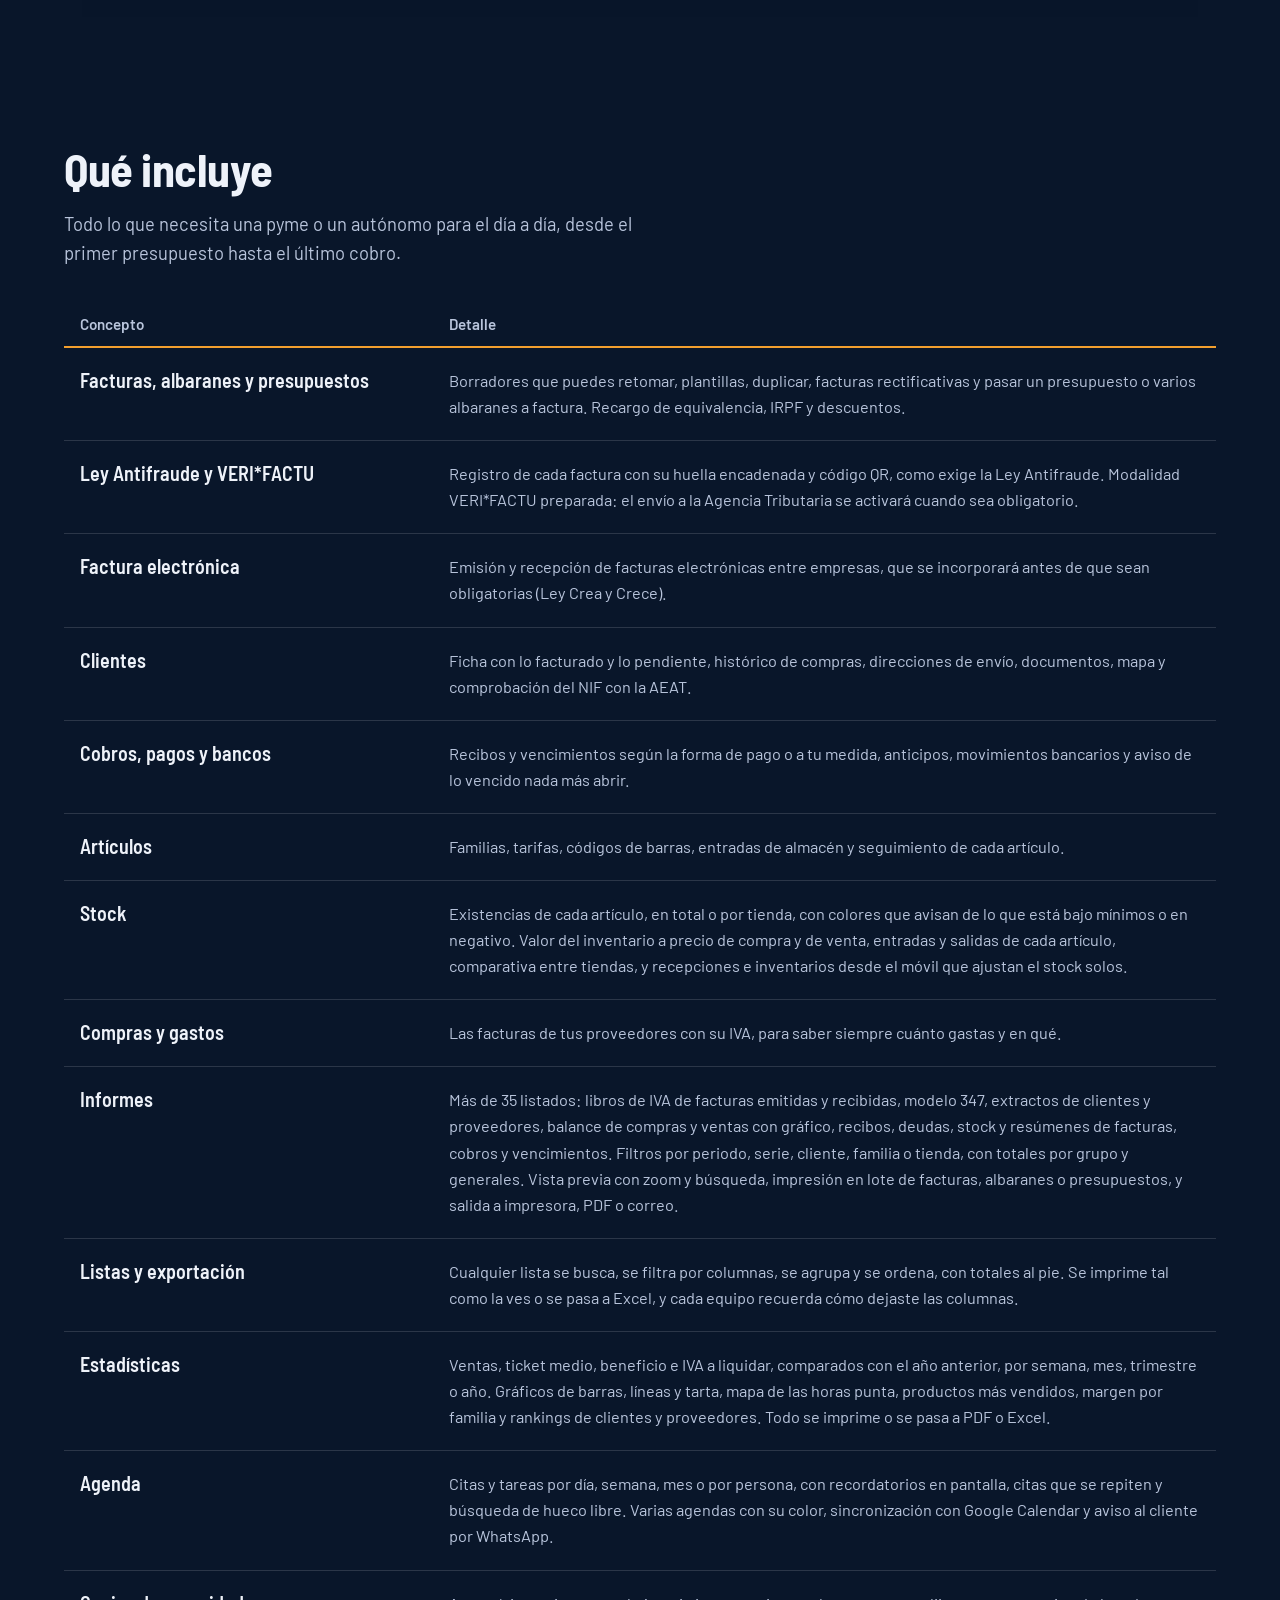
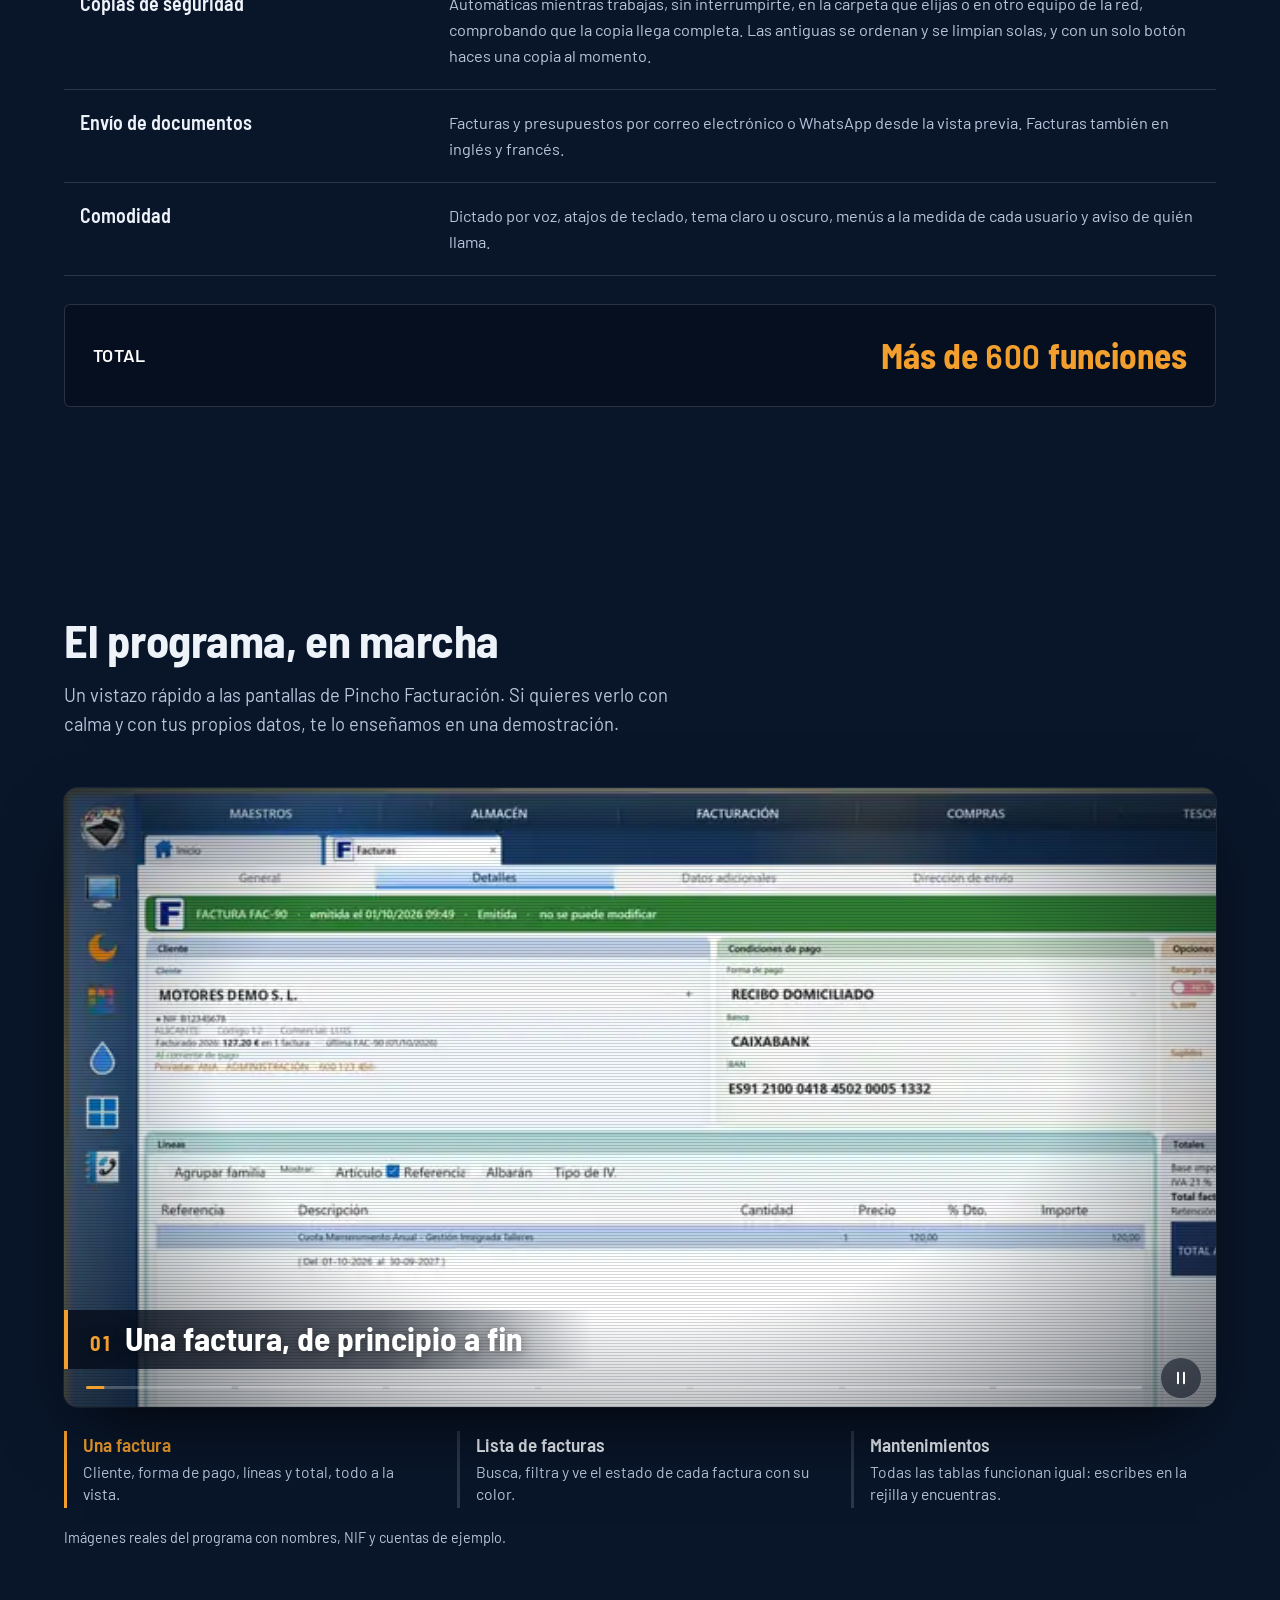
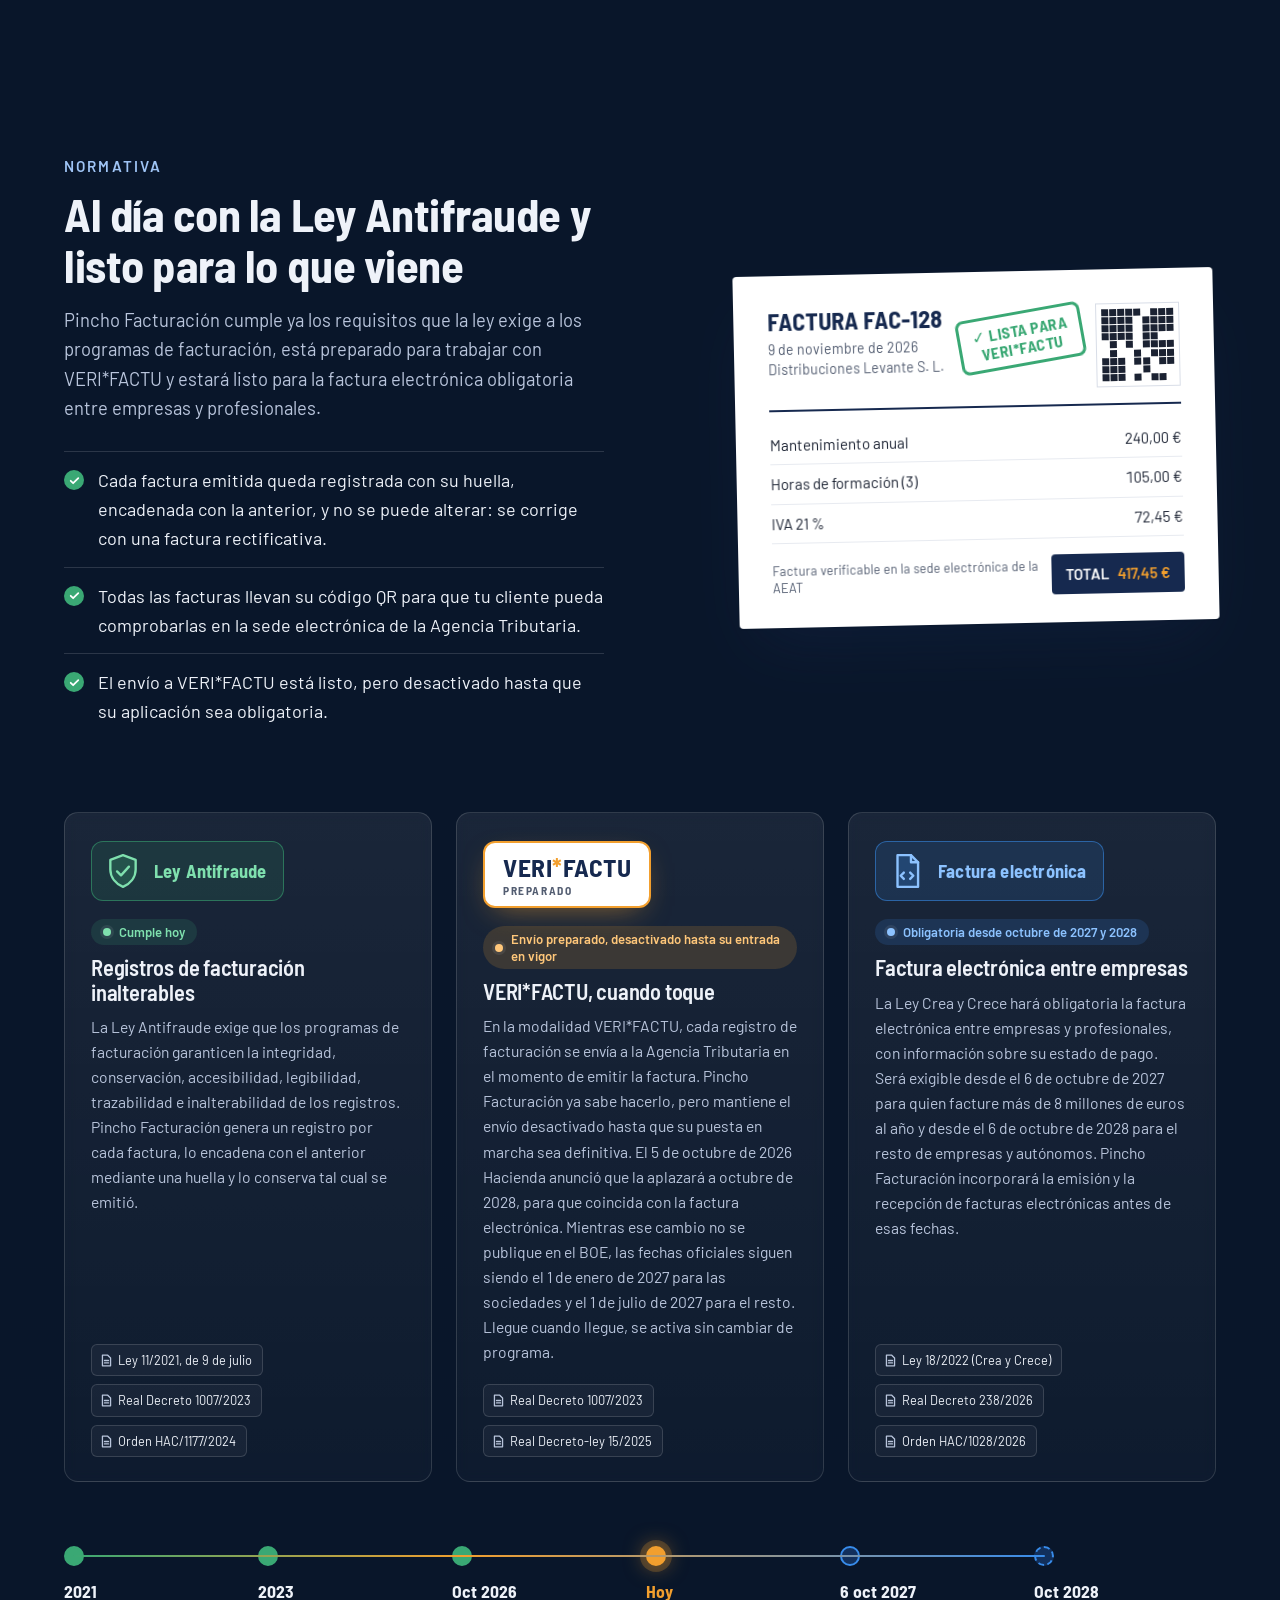
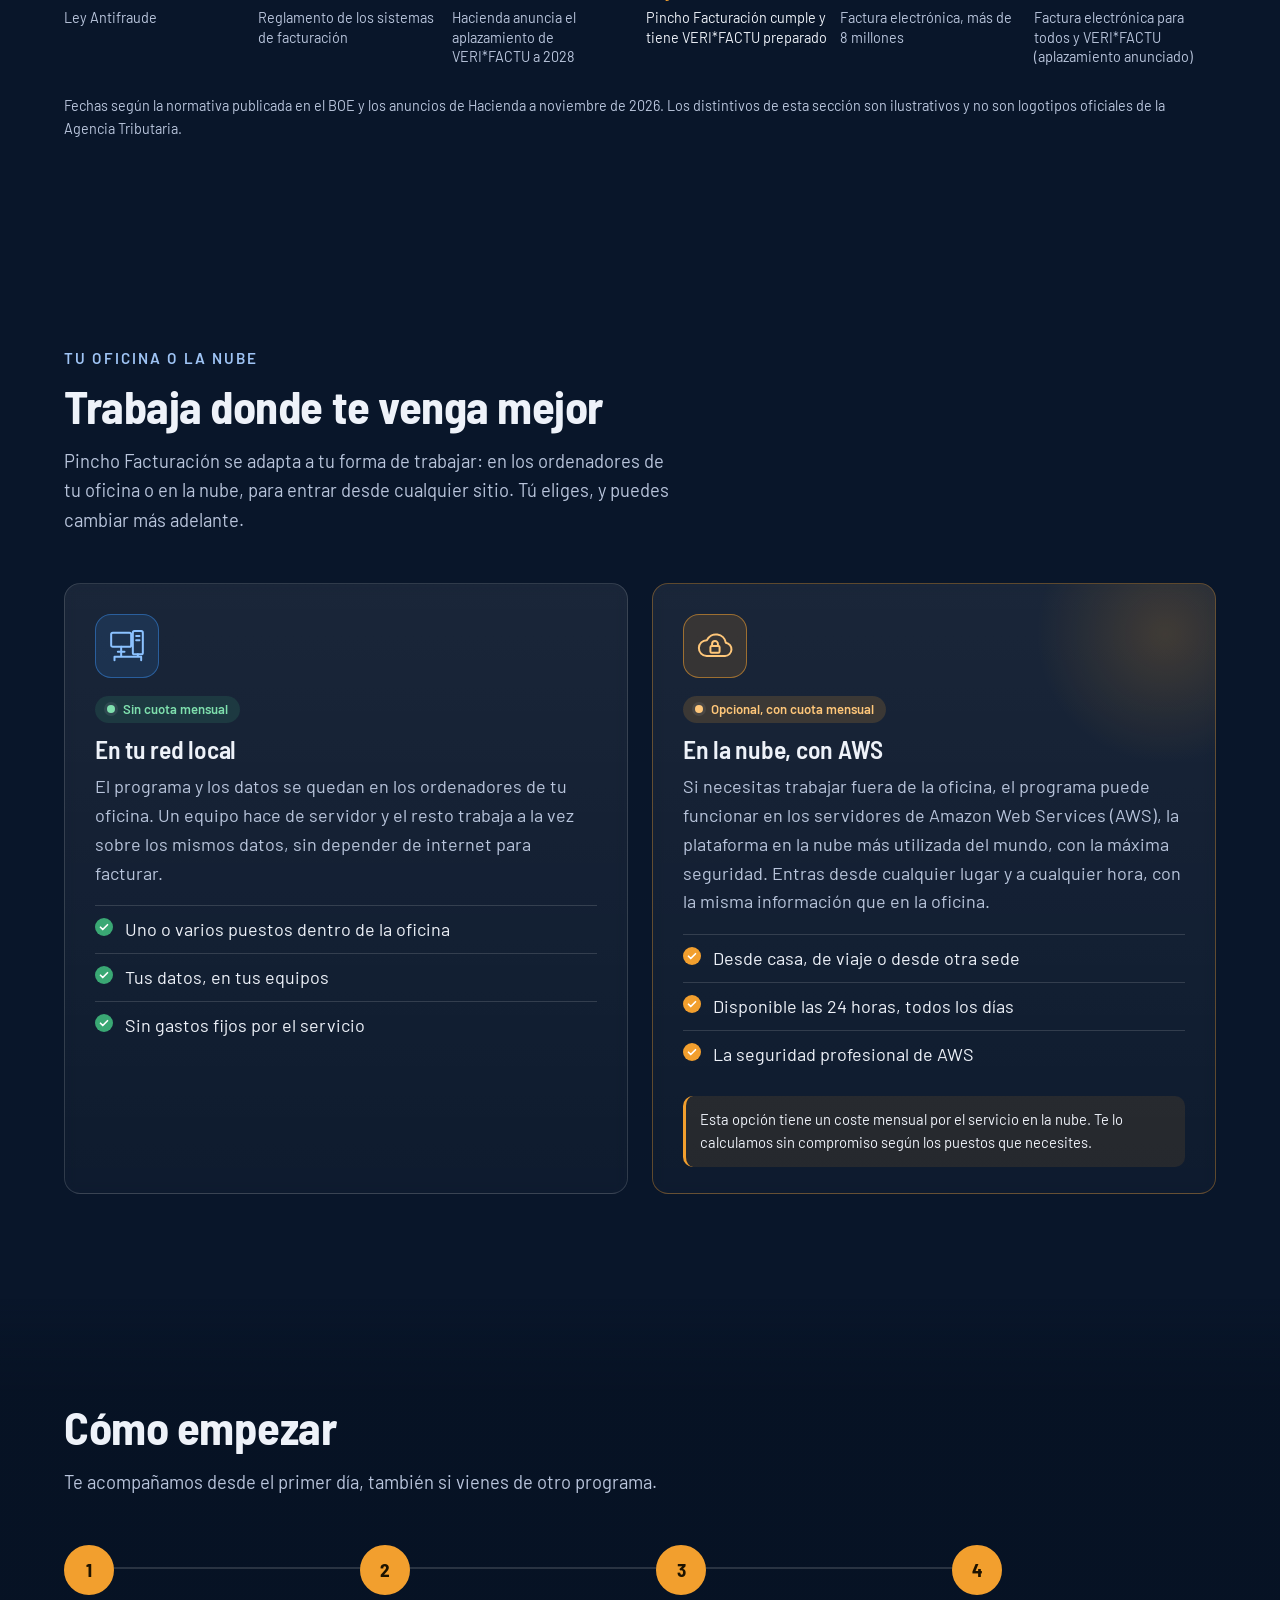
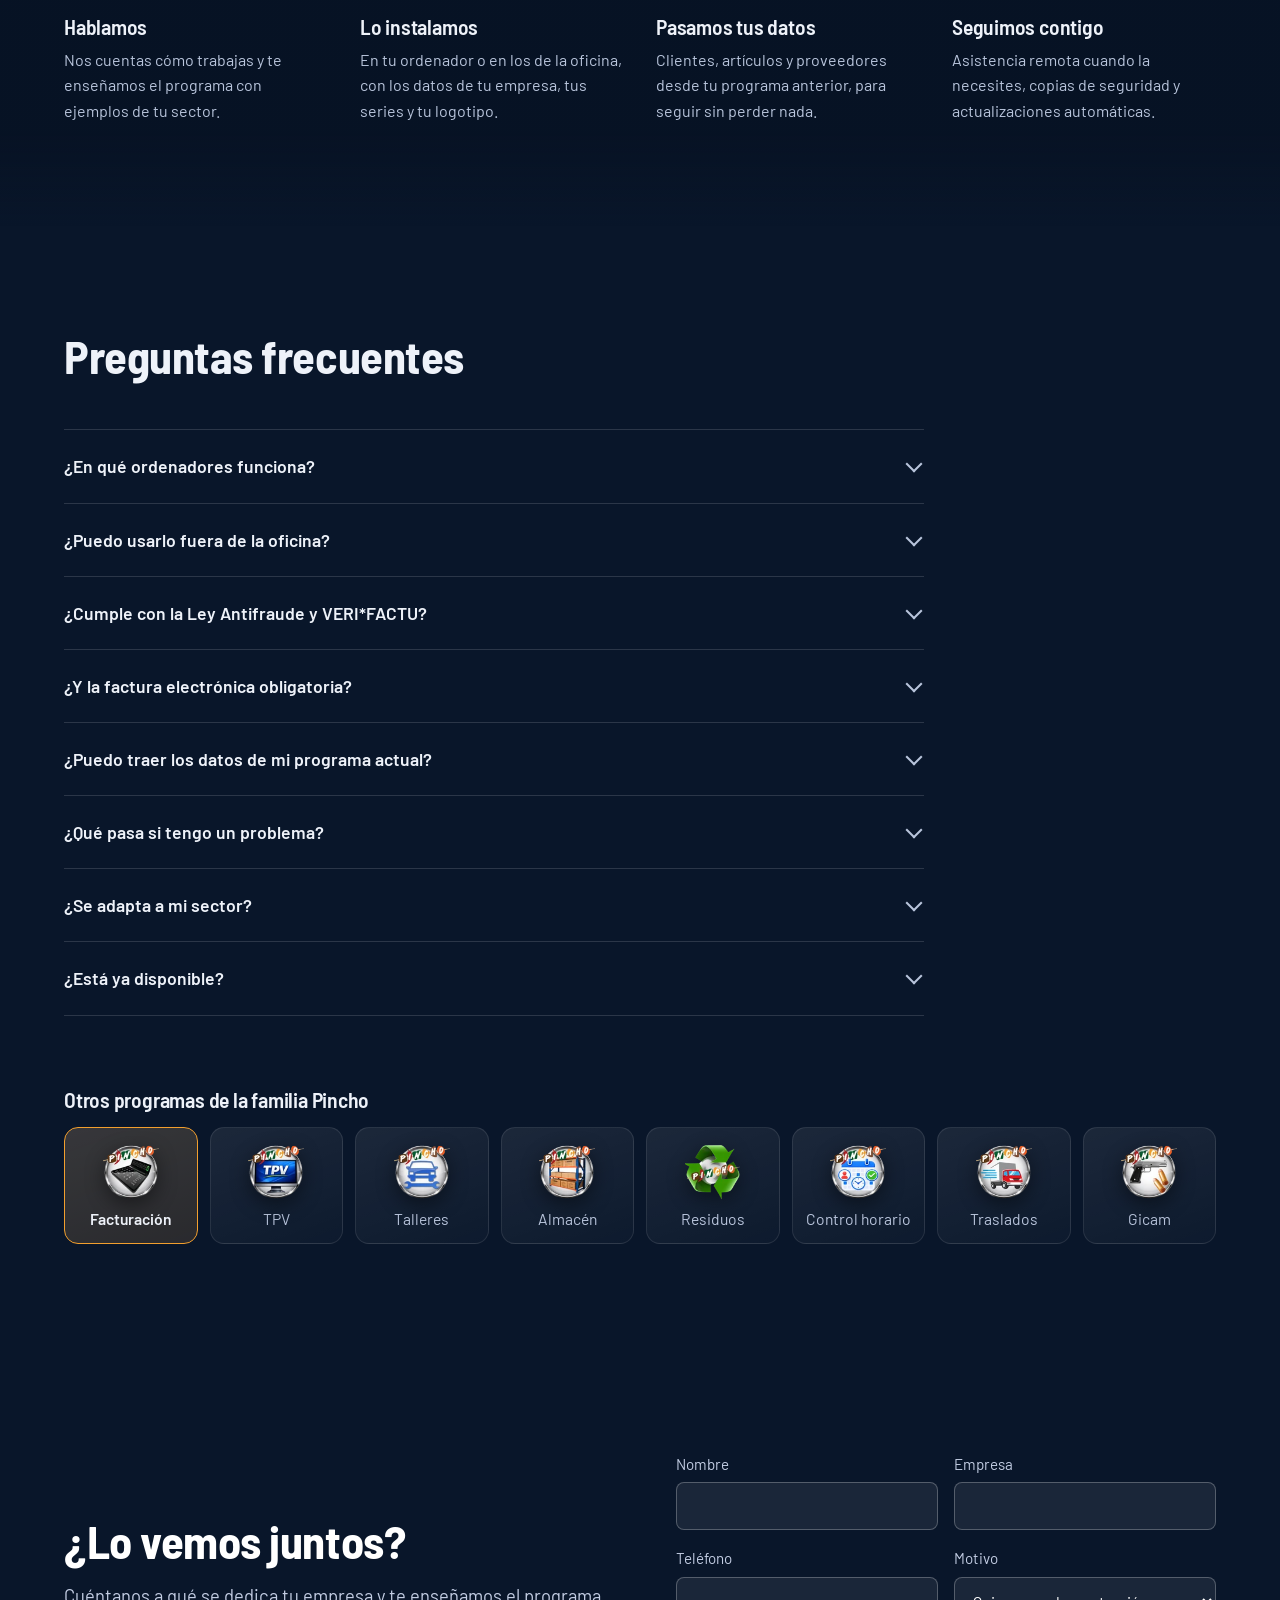
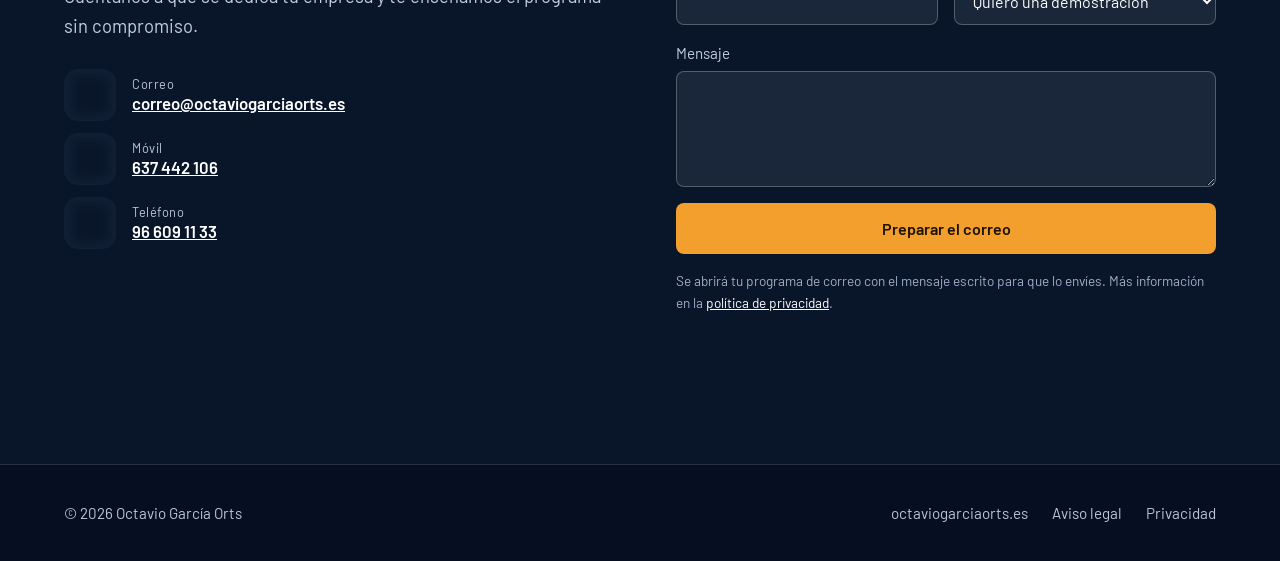
==== commit 5ea0fad5: "Qué incluye: informes ampliados y nueva fila de listas y exportación Co-Authored-By: Claude Opus 5.5" ====
--- a/index.html
+++ b/index.html
@@ -234,7 +234,8 @@
         <tr><td>Artículos</td><td>Familias, tarifas, códigos de barras, entradas de almacén y seguimiento de cada artículo.</td></tr>
         <tr><td>Stock</td><td>Existencias de cada artículo, en total o por tienda, con colores que avisan de lo que está bajo mínimos o en negativo. Valor del inventario a precio de compra y de venta, entradas y salidas de cada artículo, comparativa entre tiendas, y recepciones e inventarios desde el móvil que ajustan el stock solos.</td></tr>
         <tr><td>Compras y gastos</td><td>Las facturas de tus proveedores con su IVA, para saber siempre cuánto gastas y en qué.</td></tr>
-        <tr><td>Informes</td><td>Libro de IVA, modelo 347, extractos de clientes y proveedores, balances y resúmenes de facturas, cobros y vencimientos.</td></tr>
+        <tr><td>Informes</td><td>Más de 35 listados: libros de IVA de facturas emitidas y recibidas, modelo 347, extractos de clientes y proveedores, balance de compras y ventas con gráfico, recibos, deudas, stock y resúmenes de facturas, cobros y vencimientos. Filtros por periodo, serie, cliente, familia o tienda, con totales por grupo y generales. Vista previa con zoom y búsqueda, impresión en lote de facturas, albaranes o presupuestos, y salida a impresora, PDF o correo.</td></tr>
+        <tr><td>Listas y exportación</td><td>Cualquier lista se busca, se filtra por columnas, se agrupa y se ordena, con totales al pie. Se imprime tal como la ves o se pasa a Excel, y cada equipo recuerda cómo dejaste las columnas.</td></tr>
         <tr><td>Estadísticas</td><td>Ventas, ticket medio, beneficio e IVA a liquidar, comparados con el año anterior, por semana, mes, trimestre o año. Gráficos de barras, líneas y tarta, mapa de las horas punta, productos más vendidos, margen por familia y rankings de clientes y proveedores. Todo se imprime o se pasa a PDF o Excel.</td></tr>
         <tr><td>Agenda</td><td>Citas y tareas por día, semana, mes o por persona, con recordatorios en pantalla, citas que se repiten y búsqueda de hueco libre. Varias agendas con su color, sincronización con Google Calendar y aviso al cliente por WhatsApp.</td></tr>
         <tr><td>Copias de seguridad</td><td>Automáticas mientras trabajas, sin interrumpirte, en la carpeta que elijas o en otro equipo de la red, comprobando que la copia llega completa. Las antiguas se ordenan y se limpian solas, y con un solo botón haces una copia al momento.</td></tr>
